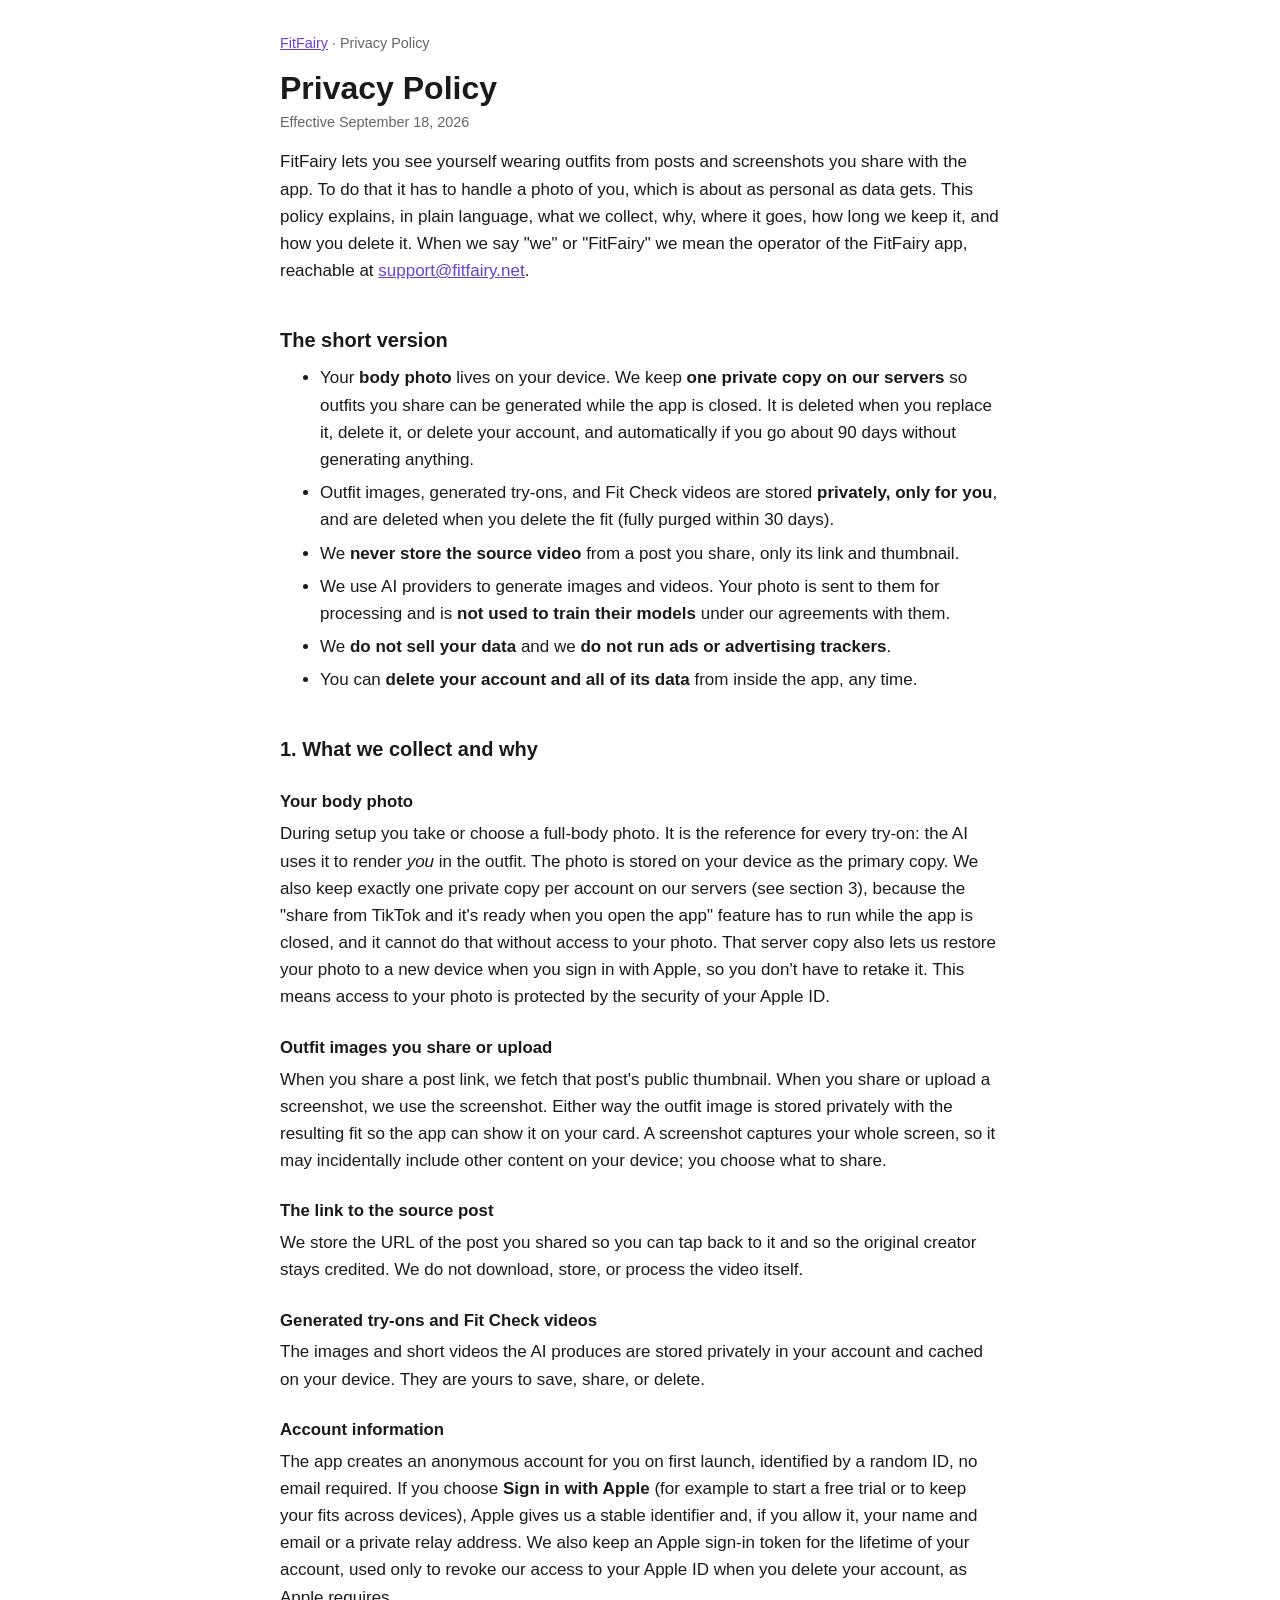
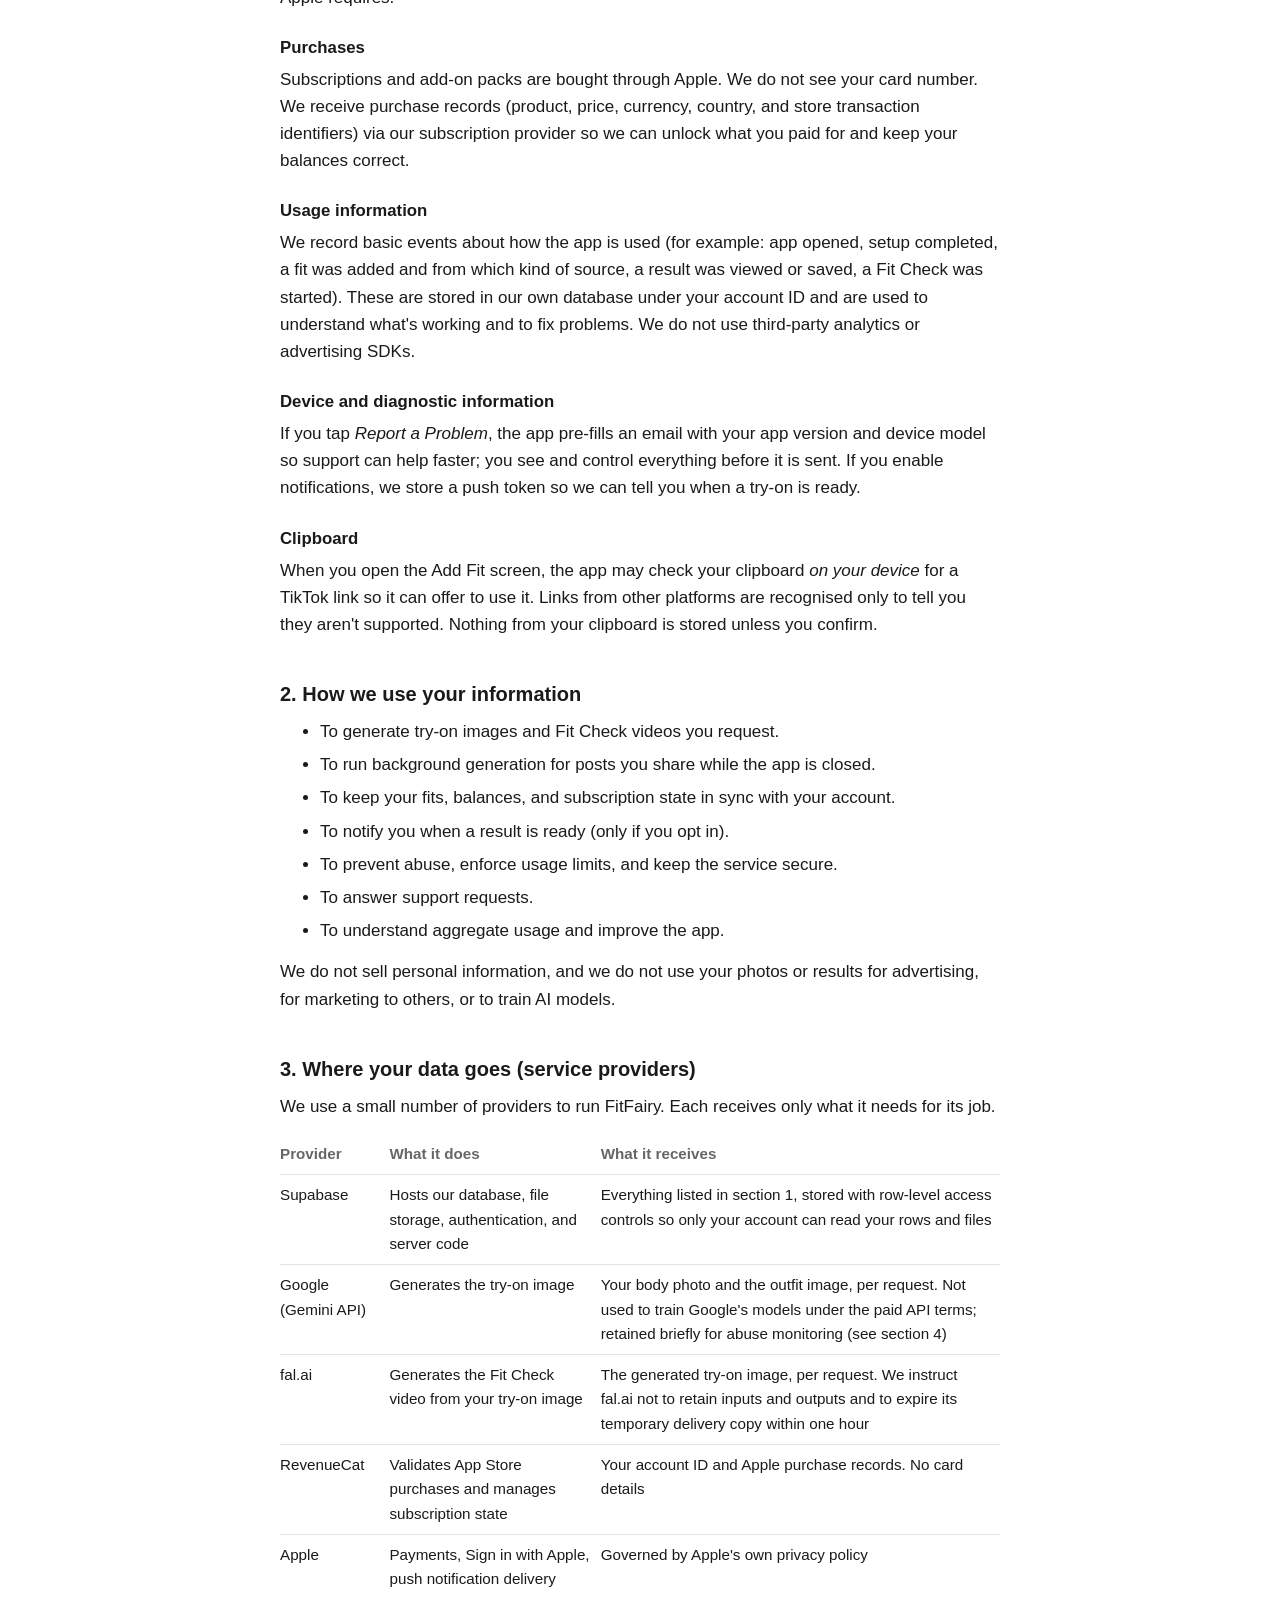
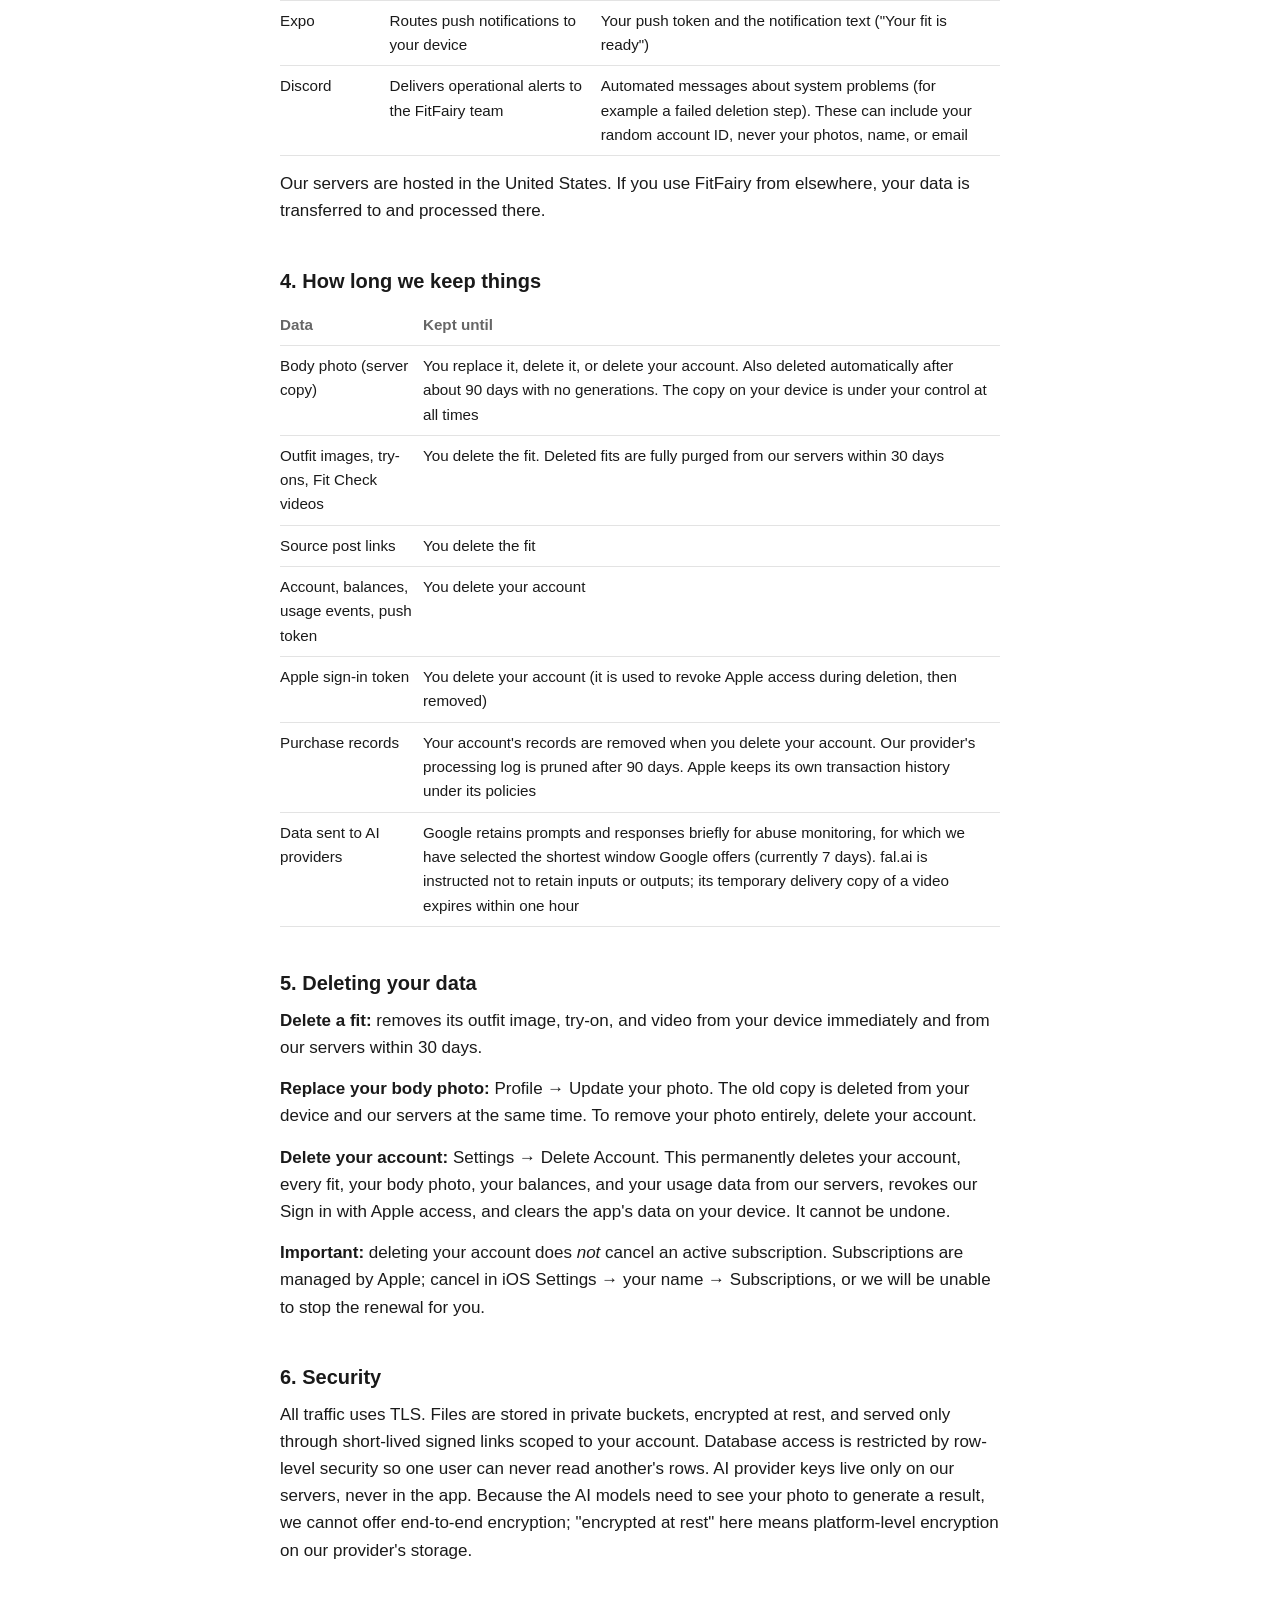
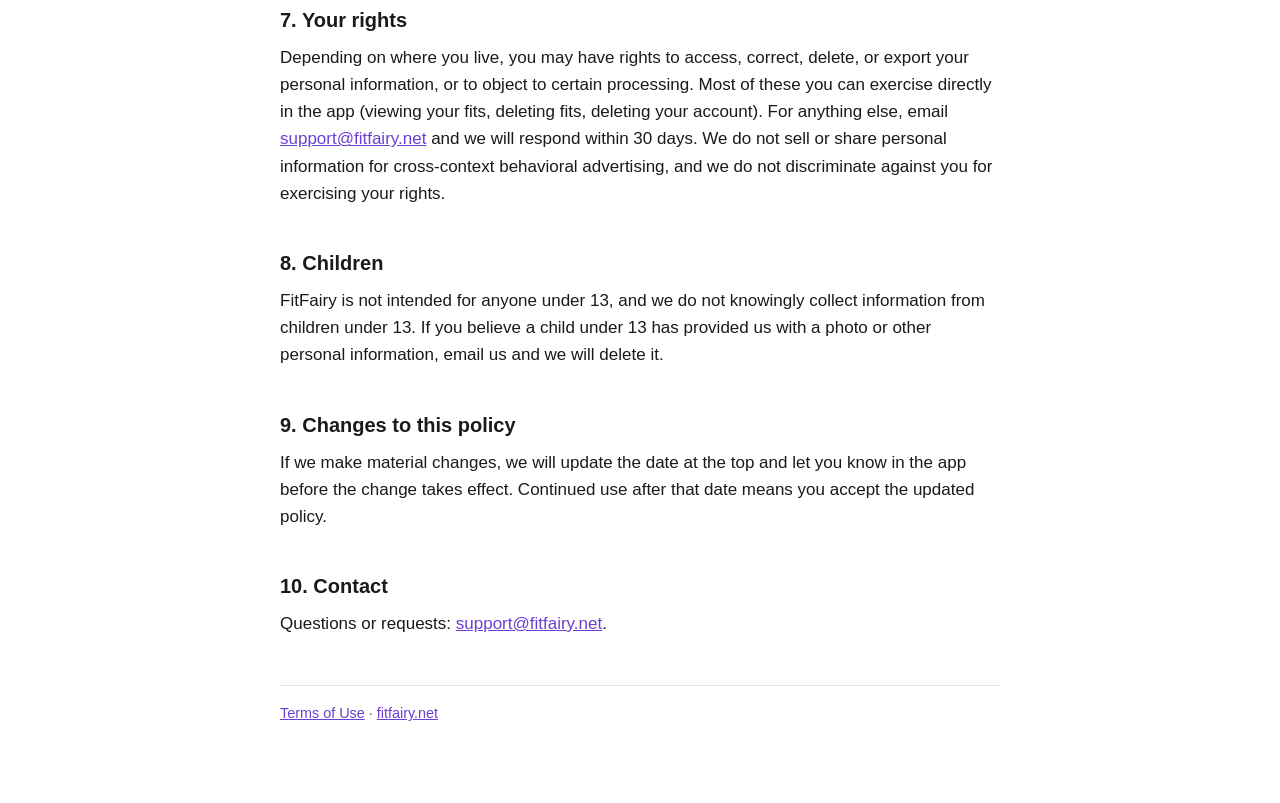
==== privacy.html @ 2086c0e5 "Add files via upload" ====
<!doctype html>
<html lang="en">
<head>
<meta charset="utf-8">
<meta name="viewport" content="width=device-width, initial-scale=1">
<title>Privacy Policy — FitFairy</title>
<meta name="description" content="How FitFairy collects, uses, stores, and deletes your data.">
<link rel="stylesheet" href="style.css">
</head>
<body>
<main>
<p class="crumb"><a href="/">FitFairy</a> · Privacy Policy</p>
<h1>Privacy Policy</h1>
<p class="meta">Effective September 18, 2026</p>

<p>FitFairy lets you see yourself wearing outfits from posts and screenshots you share with the app.
To do that it has to handle a photo of you, which is about as personal as data gets. This policy
explains, in plain language, what we collect, why, where it goes, how long we keep it, and how you
delete it. When we say "we" or "FitFairy" we mean the operator of the FitFairy app, reachable at
<a href="mailto:support@fitfairy.net">support@fitfairy.net</a>.</p>

<h2>The short version</h2>
<ul>
  <li>Your <strong>body photo</strong> lives on your device. We keep <strong>one private copy on our
    servers</strong> so outfits you share can be generated while the app is closed. It is deleted
    when you replace it, delete it, or delete your account, and automatically if you go about 90 days
    without generating anything.</li>
  <li>Outfit images, generated try-ons, and Fit Check videos are stored <strong>privately, only for
    you</strong>, and are deleted when you delete the fit (fully purged within 30 days).</li>
  <li>We <strong>never store the source video</strong> from a post you share, only its link and
    thumbnail.</li>
  <li>We use AI providers to generate images and videos. Your photo is sent to them for processing
    and is <strong>not used to train their models</strong> under our agreements with them.</li>
  <li>We <strong>do not sell your data</strong> and we <strong>do not run ads or advertising
    trackers</strong>.</li>
  <li>You can <strong>delete your account and all of its data</strong> from inside the app, any time.</li>
</ul>

<h2>1. What we collect and why</h2>

<h3>Your body photo</h3>
<p>During setup you take or choose a full-body photo. It is the reference for every try-on: the AI
uses it to render <em>you</em> in the outfit. The photo is stored on your device as the primary
copy. We also keep exactly one private copy per account on our servers (see section 3), because
the "share from TikTok and it's ready when you open the app" feature has to run while the app is
closed, and it cannot do that without access to your photo. That server copy also lets us restore
your photo to a new device when you sign in with Apple, so you don't have to retake it. This means
access to your photo is protected by the security of your Apple ID.</p>

<h3>Outfit images you share or upload</h3>
<p>When you share a post link, we fetch that post's public thumbnail. When you share or upload a
screenshot, we use the screenshot. Either way the outfit image is stored privately with the
resulting fit so the app can show it on your card. A screenshot captures your whole screen, so it
may incidentally include other content on your device; you choose what to share.</p>

<h3>The link to the source post</h3>
<p>We store the URL of the post you shared so you can tap back to it and so the original creator
stays credited. We do not download, store, or process the video itself.</p>

<h3>Generated try-ons and Fit Check videos</h3>
<p>The images and short videos the AI produces are stored privately in your account and cached on
your device. They are yours to save, share, or delete.</p>

<h3>Account information</h3>
<p>The app creates an anonymous account for you on first launch, identified by a random ID, no
email required. If you choose <strong>Sign in with Apple</strong> (for example to start a free trial
or to keep your fits across devices), Apple gives us a stable identifier and, if you allow it, your
name and email or a private relay address. We also keep an Apple sign-in token for the lifetime of
your account, used only to revoke our access to your Apple ID when you delete your account, as Apple
requires.</p>

<h3>Purchases</h3>
<p>Subscriptions and add-on packs are bought through Apple. We do not see your card number. We
receive purchase records (product, price, currency, country, and store transaction identifiers) via
our subscription provider so we can unlock what you paid for and keep your balances correct.</p>

<h3>Usage information</h3>
<p>We record basic events about how the app is used (for example: app opened, setup completed, a fit
was added and from which kind of source, a result was viewed or saved, a Fit Check was started).
These are stored in our own database under your account ID and are used to understand what's
working and to fix problems. We do not use third-party analytics or advertising SDKs.</p>

<h3>Device and diagnostic information</h3>
<p>If you tap <em>Report a Problem</em>, the app pre-fills an email with your app version and device
model so support can help faster; you see and control everything before it is sent. If you enable
notifications, we store a push token so we can tell you when a try-on is ready.</p>

<h3>Clipboard</h3>
<p>When you open the Add Fit screen, the app may check your clipboard <em>on your device</em> for a
TikTok link so it can offer to use it. Links from other platforms are recognised only to tell you
they aren't supported. Nothing from your clipboard is stored unless you confirm.</p>

<h2>2. How we use your information</h2>
<ul>
  <li>To generate try-on images and Fit Check videos you request.</li>
  <li>To run background generation for posts you share while the app is closed.</li>
  <li>To keep your fits, balances, and subscription state in sync with your account.</li>
  <li>To notify you when a result is ready (only if you opt in).</li>
  <li>To prevent abuse, enforce usage limits, and keep the service secure.</li>
  <li>To answer support requests.</li>
  <li>To understand aggregate usage and improve the app.</li>
</ul>
<p>We do not sell personal information, and we do not use your photos or results for advertising,
for marketing to others, or to train AI models.</p>

<h2>3. Where your data goes (service providers)</h2>
<p>We use a small number of providers to run FitFairy. Each receives only what it needs for its
job.</p>
<table>
  <thead><tr><th>Provider</th><th>What it does</th><th>What it receives</th></tr></thead>
  <tbody>
    <tr><td>Supabase</td><td>Hosts our database, file storage, authentication, and server code</td>
        <td>Everything listed in section 1, stored with row-level access controls so only your
        account can read your rows and files</td></tr>
    <tr><td>Google (Gemini API)</td><td>Generates the try-on image</td>
        <td>Your body photo and the outfit image, per request. Not used to train Google's models
        under the paid API terms; retained briefly for abuse monitoring (see section 4)</td></tr>
    <tr><td>fal.ai</td><td>Generates the Fit Check video from your try-on image</td>
        <td>The generated try-on image, per request. We instruct fal.ai not to retain inputs and
        outputs and to expire its temporary delivery copy within one hour</td></tr>
    <tr><td>RevenueCat</td><td>Validates App Store purchases and manages subscription state</td>
        <td>Your account ID and Apple purchase records. No card details</td></tr>
    <tr><td>Apple</td><td>Payments, Sign in with Apple, push notification delivery</td>
        <td>Governed by Apple's own privacy policy</td></tr>
    <tr><td>Expo</td><td>Routes push notifications to your device</td>
        <td>Your push token and the notification text ("Your fit is ready")</td></tr>
    <tr><td>Discord</td><td>Delivers operational alerts to the FitFairy team</td>
        <td>Automated messages about system problems (for example a failed deletion step). These
        can include your random account ID, never your photos, name, or email</td></tr>
  </tbody>
</table>
<p>Our servers are hosted in the United States. If you use FitFairy from elsewhere, your data is
transferred to and processed there.</p>

<h2>4. How long we keep things</h2>
<table>
  <thead><tr><th>Data</th><th>Kept until</th></tr></thead>
  <tbody>
    <tr><td>Body photo (server copy)</td><td>You replace it, delete it, or delete your account.
        Also deleted automatically after about 90 days with no generations. The copy on your device
        is under your control at all times</td></tr>
    <tr><td>Outfit images, try-ons, Fit Check videos</td><td>You delete the fit. Deleted fits are
        fully purged from our servers within 30 days</td></tr>
    <tr><td>Source post links</td><td>You delete the fit</td></tr>
    <tr><td>Account, balances, usage events, push token</td><td>You delete your account</td></tr>
    <tr><td>Apple sign-in token</td><td>You delete your account (it is used to revoke Apple access
        during deletion, then removed)</td></tr>
    <tr><td>Purchase records</td><td>Your account's records are removed when you delete your
        account. Our provider's processing log is pruned after 90 days. Apple keeps its own
        transaction history under its policies</td></tr>
    <tr><td>Data sent to AI providers</td><td>Google retains prompts and responses briefly for
        abuse monitoring, for which we have selected the shortest window Google offers (currently
        7 days). fal.ai is instructed not to retain inputs or outputs; its temporary delivery copy of
        a video expires within one hour</td></tr>
  </tbody>
</table>

<h2>5. Deleting your data</h2>
<p><strong>Delete a fit:</strong> removes its outfit image, try-on, and video from your device
immediately and from our servers within 30 days.</p>
<p><strong>Replace your body photo:</strong> Profile → Update your photo. The old copy is deleted from
your device and our servers at the same time. To remove your photo entirely, delete your account.</p>
<p><strong>Delete your account:</strong> Settings → Delete Account. This permanently deletes your
account, every fit, your body photo, your balances, and your usage data from our servers, revokes
our Sign in with Apple access, and clears the app's data on your device. It cannot be undone.</p>
<p><strong>Important:</strong> deleting your account does <em>not</em> cancel an active subscription.
Subscriptions are managed by Apple; cancel in iOS Settings → your name → Subscriptions, or we will
be unable to stop the renewal for you.</p>

<h2>6. Security</h2>
<p>All traffic uses TLS. Files are stored in private buckets, encrypted at rest, and served only
through short-lived signed links scoped to your account. Database access is restricted by row-level
security so one user can never read another's rows. AI provider keys live only on our servers,
never in the app. Because the AI models need to see your photo to generate a result, we cannot
offer end-to-end encryption; "encrypted at rest" here means platform-level encryption on our
provider's storage.</p>

<h2>7. Your rights</h2>
<p>Depending on where you live, you may have rights to access, correct, delete, or export your
personal information, or to object to certain processing. Most of these you can exercise directly
in the app (viewing your fits, deleting fits, deleting your account). For anything else, email
<a href="mailto:support@fitfairy.net">support@fitfairy.net</a> and we will respond within 30 days.
We do not sell or share personal information for cross-context behavioral advertising, and we do
not discriminate against you for exercising your rights.</p>

<h2>8. Children</h2>
<p>FitFairy is not intended for anyone under 13, and we do not knowingly collect information from
children under 13. If you believe a child under 13 has provided us with a photo or other personal
information, email us and we will delete it.</p>

<h2>9. Changes to this policy</h2>
<p>If we make material changes, we will update the date at the top and let you know in the app
before the change takes effect. Continued use after that date means you accept the updated policy.</p>

<h2>10. Contact</h2>
<p>Questions or requests: <a href="mailto:support@fitfairy.net">support@fitfairy.net</a>.</p>

<p class="foot"><a href="/terms">Terms of Use</a> · <a href="/">fitfairy.net</a></p>
</main>
</body>
</html>
---- style.css ----
/* Shared by all three pages. Deliberately plain: these are legal pages, readability beats brand. */
:root {
  color-scheme: light dark;
  --fg: #1a1a1a;
  --muted: #666;
  --rule: #e3e3e3;
  --link: #6b3fd4;
  --bg: #fff;
}
@media (prefers-color-scheme: dark) {
  :root { --fg: #ececec; --muted: #9a9a9a; --rule: #333; --link: #b79cff; --bg: #111; }
}
html { background: var(--bg); }
body {
  margin: 0;
  color: var(--fg);
  font: 17px/1.6 -apple-system, BlinkMacSystemFont, "Segoe UI", Roboto, Helvetica, Arial, sans-serif;
  -webkit-text-size-adjust: 100%;
}
main { max-width: 720px; margin: 0 auto; padding: 32px 20px 64px; }
h1 { font-size: 2rem; line-height: 1.2; margin: 0 0 4px; }
h2 { font-size: 1.25rem; margin: 40px 0 8px; }
h3 { font-size: 1.05rem; margin: 24px 0 4px; }
p, ul, table { margin: 0 0 14px; }
li { margin-bottom: 6px; }
a { color: var(--link); }
.crumb, .meta, .foot { color: var(--muted); font-size: 0.9rem; }
.foot { margin-top: 48px; padding-top: 16px; border-top: 1px solid var(--rule); }
table { width: 100%; border-collapse: collapse; font-size: 0.95rem; }
th, td { text-align: left; vertical-align: top; padding: 8px 8px 8px 0; border-bottom: 1px solid var(--rule); }
th { color: var(--muted); font-weight: 600; }
.hero { text-align: center; padding-top: 12vh; }
.hero h1 { font-size: 2.6rem; }
.hero p { color: var(--muted); }
.hero nav { margin-top: 32px; }
.hero nav a { margin: 0 12px; }
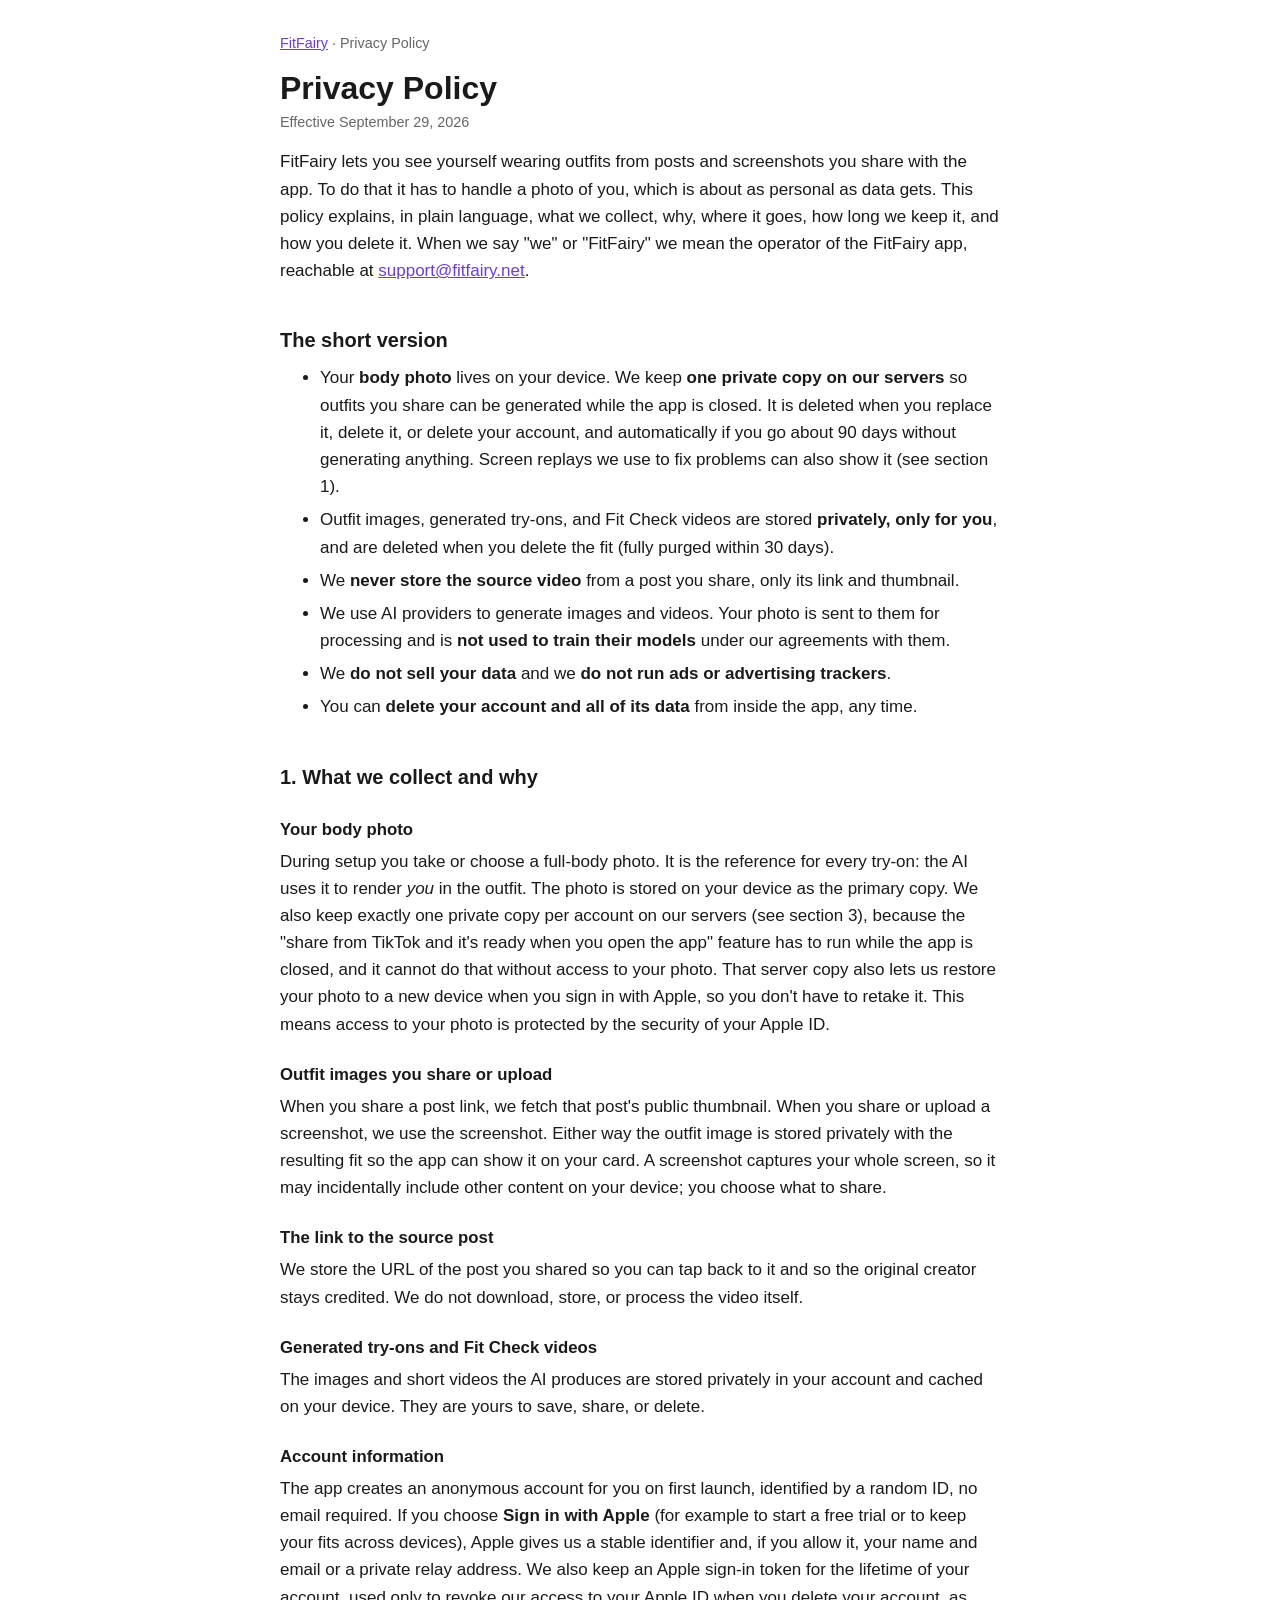
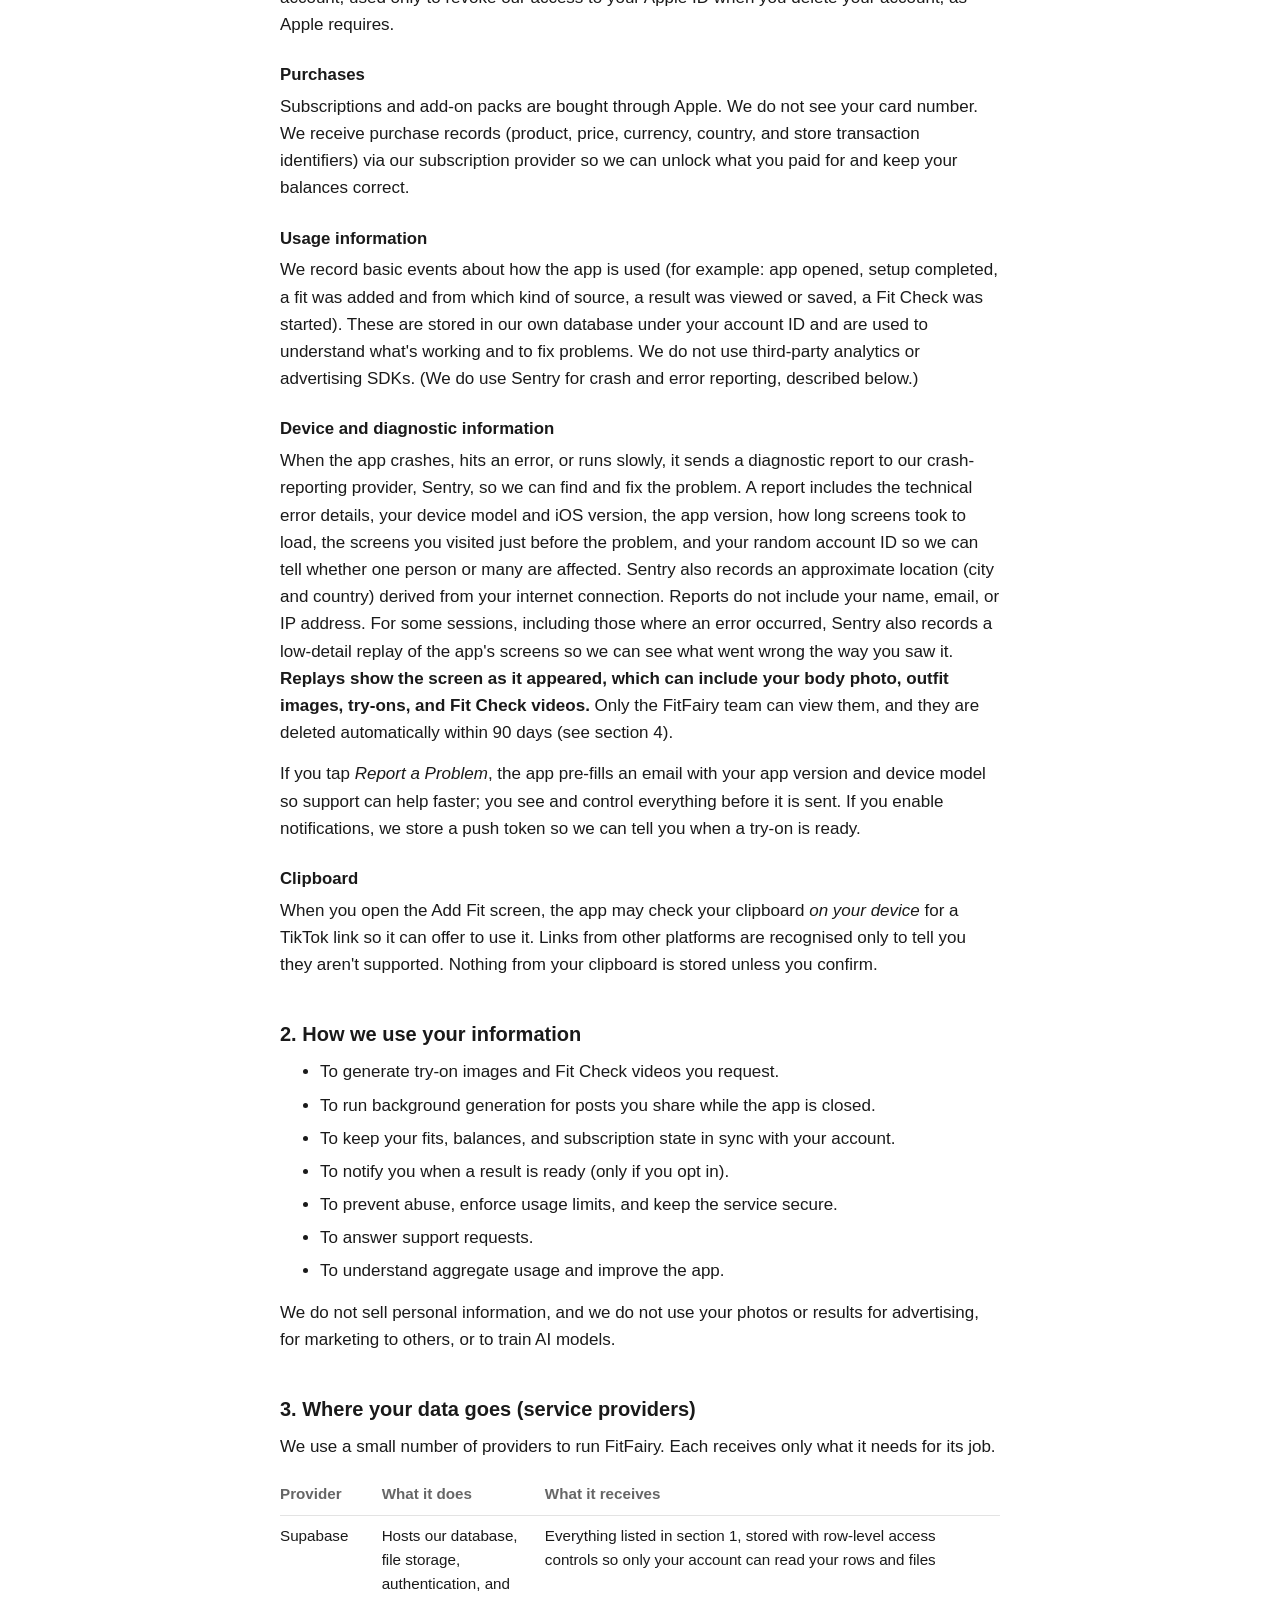
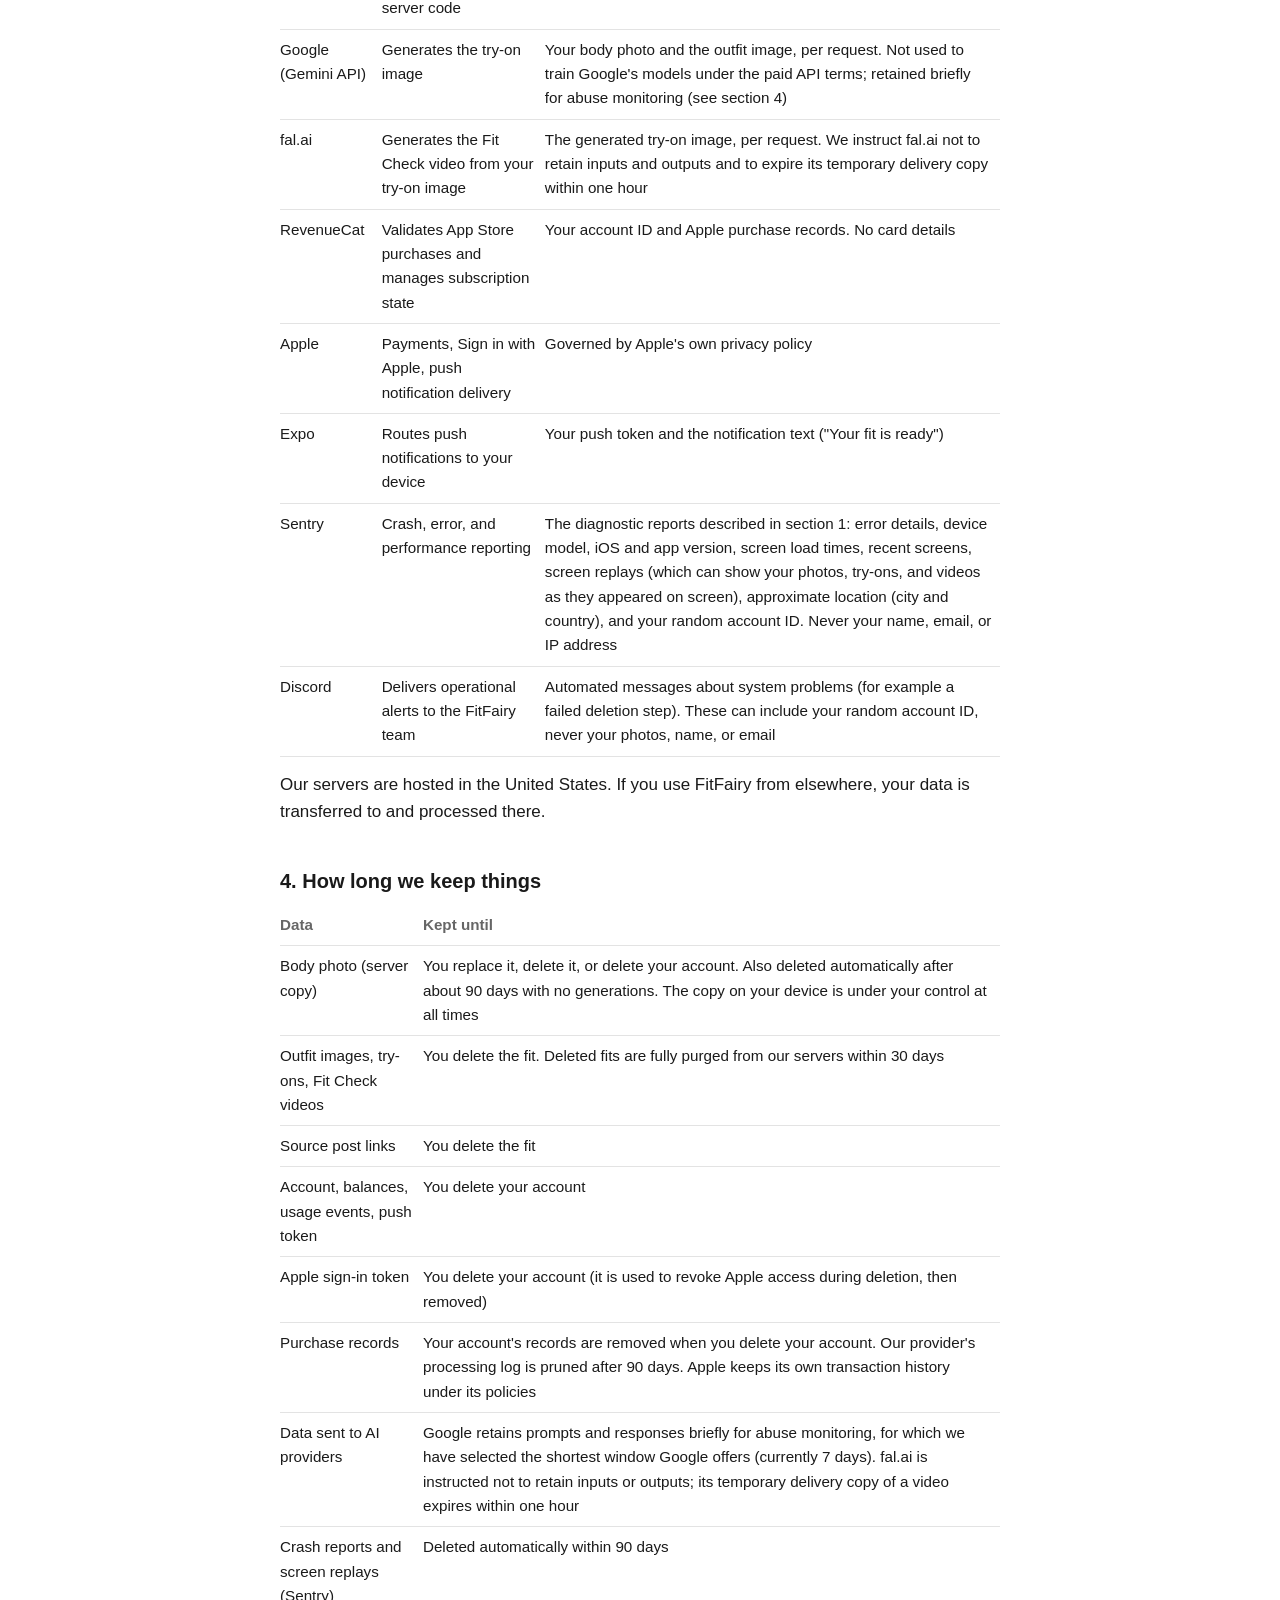
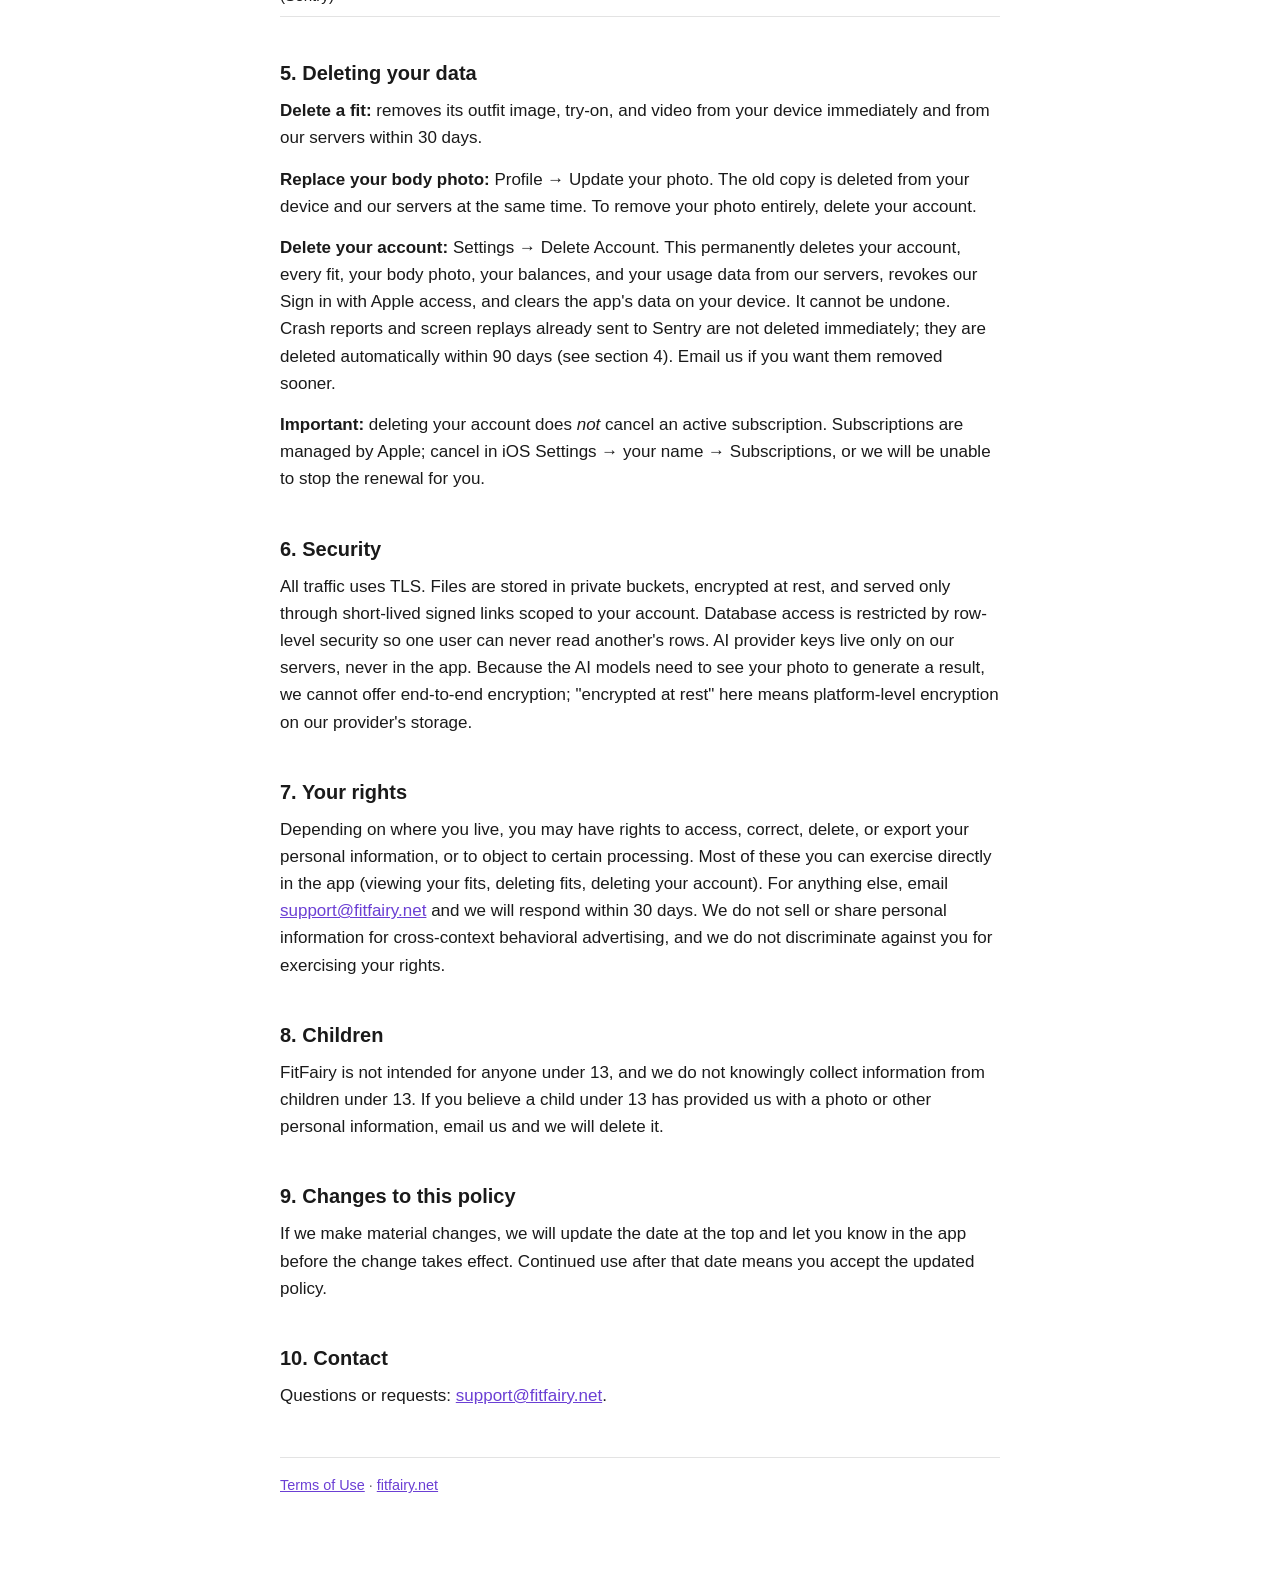
==== commit 9e5d1e8b: "Revise privacy policy effective date and details Updated the effective date of the privacy policy an" ====
--- a/privacy.html
+++ b/privacy.html
@@ -11,7 +11,7 @@
 <main>
 <p class="crumb"><a href="/">FitFairy</a> · Privacy Policy</p>
 <h1>Privacy Policy</h1>
-<p class="meta">Effective September 18, 2026</p>
+<p class="meta">Effective September 29, 2026</p>
 
 <p>FitFairy lets you see yourself wearing outfits from posts and screenshots you share with the app.
 To do that it has to handle a photo of you, which is about as personal as data gets. This policy
@@ -24,7 +24,8 @@
   <li>Your <strong>body photo</strong> lives on your device. We keep <strong>one private copy on our
     servers</strong> so outfits you share can be generated while the app is closed. It is deleted
     when you replace it, delete it, or delete your account, and automatically if you go about 90 days
-    without generating anything.</li>
+    without generating anything. Screen replays we use to fix problems can also show it (see
+    section 1).</li>
   <li>Outfit images, generated try-ons, and Fit Check videos are stored <strong>privately, only for
     you</strong>, and are deleted when you delete the fit (fully purged within 30 days).</li>
   <li>We <strong>never store the source video</strong> from a post you share, only its link and
@@ -78,9 +79,22 @@
 <p>We record basic events about how the app is used (for example: app opened, setup completed, a fit
 was added and from which kind of source, a result was viewed or saved, a Fit Check was started).
 These are stored in our own database under your account ID and are used to understand what's
-working and to fix problems. We do not use third-party analytics or advertising SDKs.</p>
+working and to fix problems. We do not use third-party analytics or advertising SDKs. (We do use
+Sentry for crash and error reporting, described below.)</p>
 
 <h3>Device and diagnostic information</h3>
+<p>When the app crashes, hits an error, or runs slowly, it sends a diagnostic report to our
+crash-reporting provider, Sentry, so we can find and fix the problem. A report includes the technical
+error details, your device model and iOS version, the app version, how long screens took to load,
+the screens you visited just before the problem, and your random account ID so we can tell
+whether one person or many are affected. Sentry also records an approximate location (city and
+country) derived from your internet connection. Reports do not include your name, email, or IP
+address.
+For some sessions, including those where an error occurred, Sentry also records a low-detail replay
+of the app's screens so we can see what went wrong the way you saw it. <strong>Replays show the
+screen as it appeared, which can include your body photo, outfit images, try-ons, and Fit Check
+videos.</strong> Only the FitFairy team can view them, and they are deleted automatically within 90
+days (see section 4).</p>
 <p>If you tap <em>Report a Problem</em>, the app pre-fills an email with your app version and device
 model so support can help faster; you see and control everything before it is sent. If you enable
 notifications, we store a push token so we can tell you when a try-on is ready.</p>
@@ -124,6 +138,11 @@
         <td>Governed by Apple's own privacy policy</td></tr>
     <tr><td>Expo</td><td>Routes push notifications to your device</td>
         <td>Your push token and the notification text ("Your fit is ready")</td></tr>
+    <tr><td>Sentry</td><td>Crash, error, and performance reporting</td>
+        <td>The diagnostic reports described in section 1: error details, device model, iOS and app
+        version, screen load times, recent screens, screen replays (which can show your photos,
+        try-ons, and videos as they appeared on screen), approximate location (city and country),
+        and your random account ID. Never your name, email, or IP address</td></tr>
     <tr><td>Discord</td><td>Delivers operational alerts to the FitFairy team</td>
         <td>Automated messages about system problems (for example a failed deletion step). These
         can include your random account ID, never your photos, name, or email</td></tr>
@@ -152,6 +171,7 @@
         abuse monitoring, for which we have selected the shortest window Google offers (currently
         7 days). fal.ai is instructed not to retain inputs or outputs; its temporary delivery copy of
         a video expires within one hour</td></tr>
+    <tr><td>Crash reports and screen replays (Sentry)</td><td>Deleted automatically within 90 days</td></tr>
   </tbody>
 </table>
 
@@ -162,7 +182,9 @@
 your device and our servers at the same time. To remove your photo entirely, delete your account.</p>
 <p><strong>Delete your account:</strong> Settings → Delete Account. This permanently deletes your
 account, every fit, your body photo, your balances, and your usage data from our servers, revokes
-our Sign in with Apple access, and clears the app's data on your device. It cannot be undone.</p>
+our Sign in with Apple access, and clears the app's data on your device. It cannot be undone.
+Crash reports and screen replays already sent to Sentry are not deleted immediately; they are
+deleted automatically within 90 days (see section 4). Email us if you want them removed sooner.</p>
 <p><strong>Important:</strong> deleting your account does <em>not</em> cancel an active subscription.
 Subscriptions are managed by Apple; cancel in iOS Settings → your name → Subscriptions, or we will
 be unable to stop the renewal for you.</p>
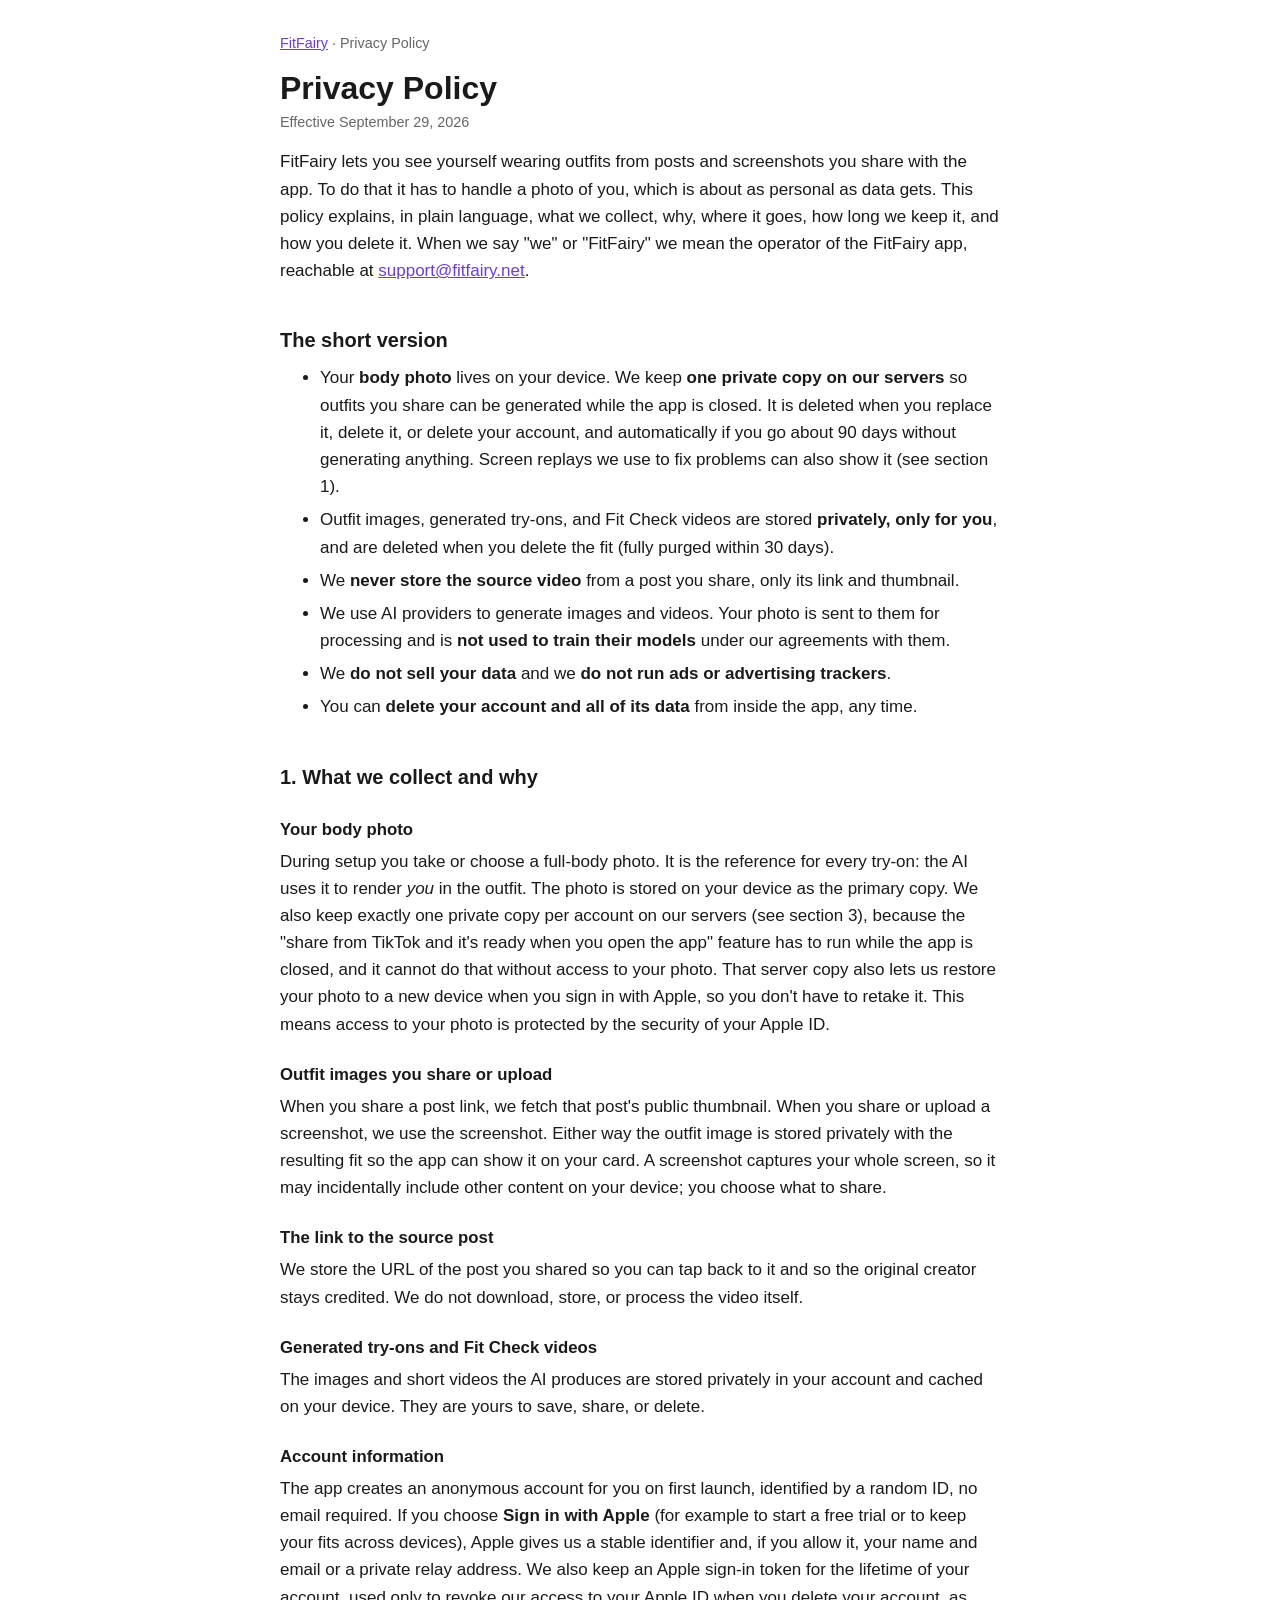
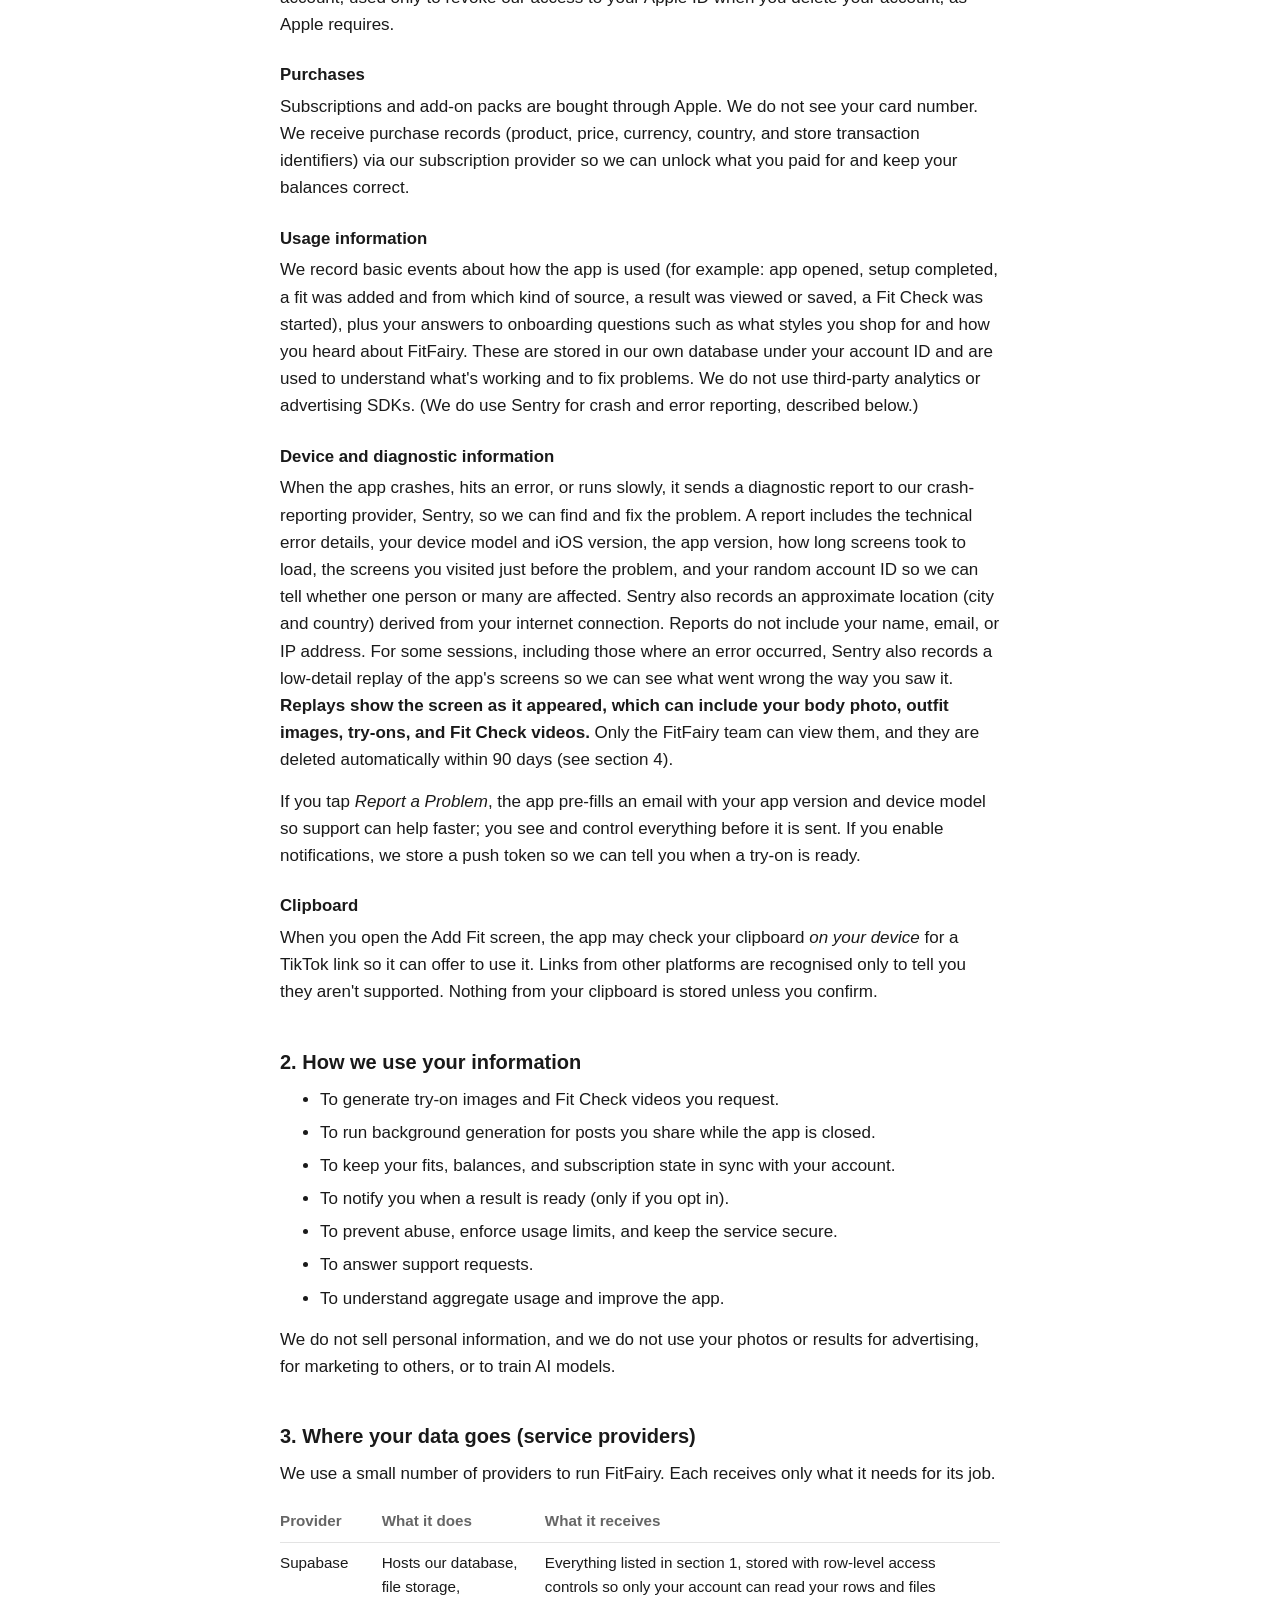
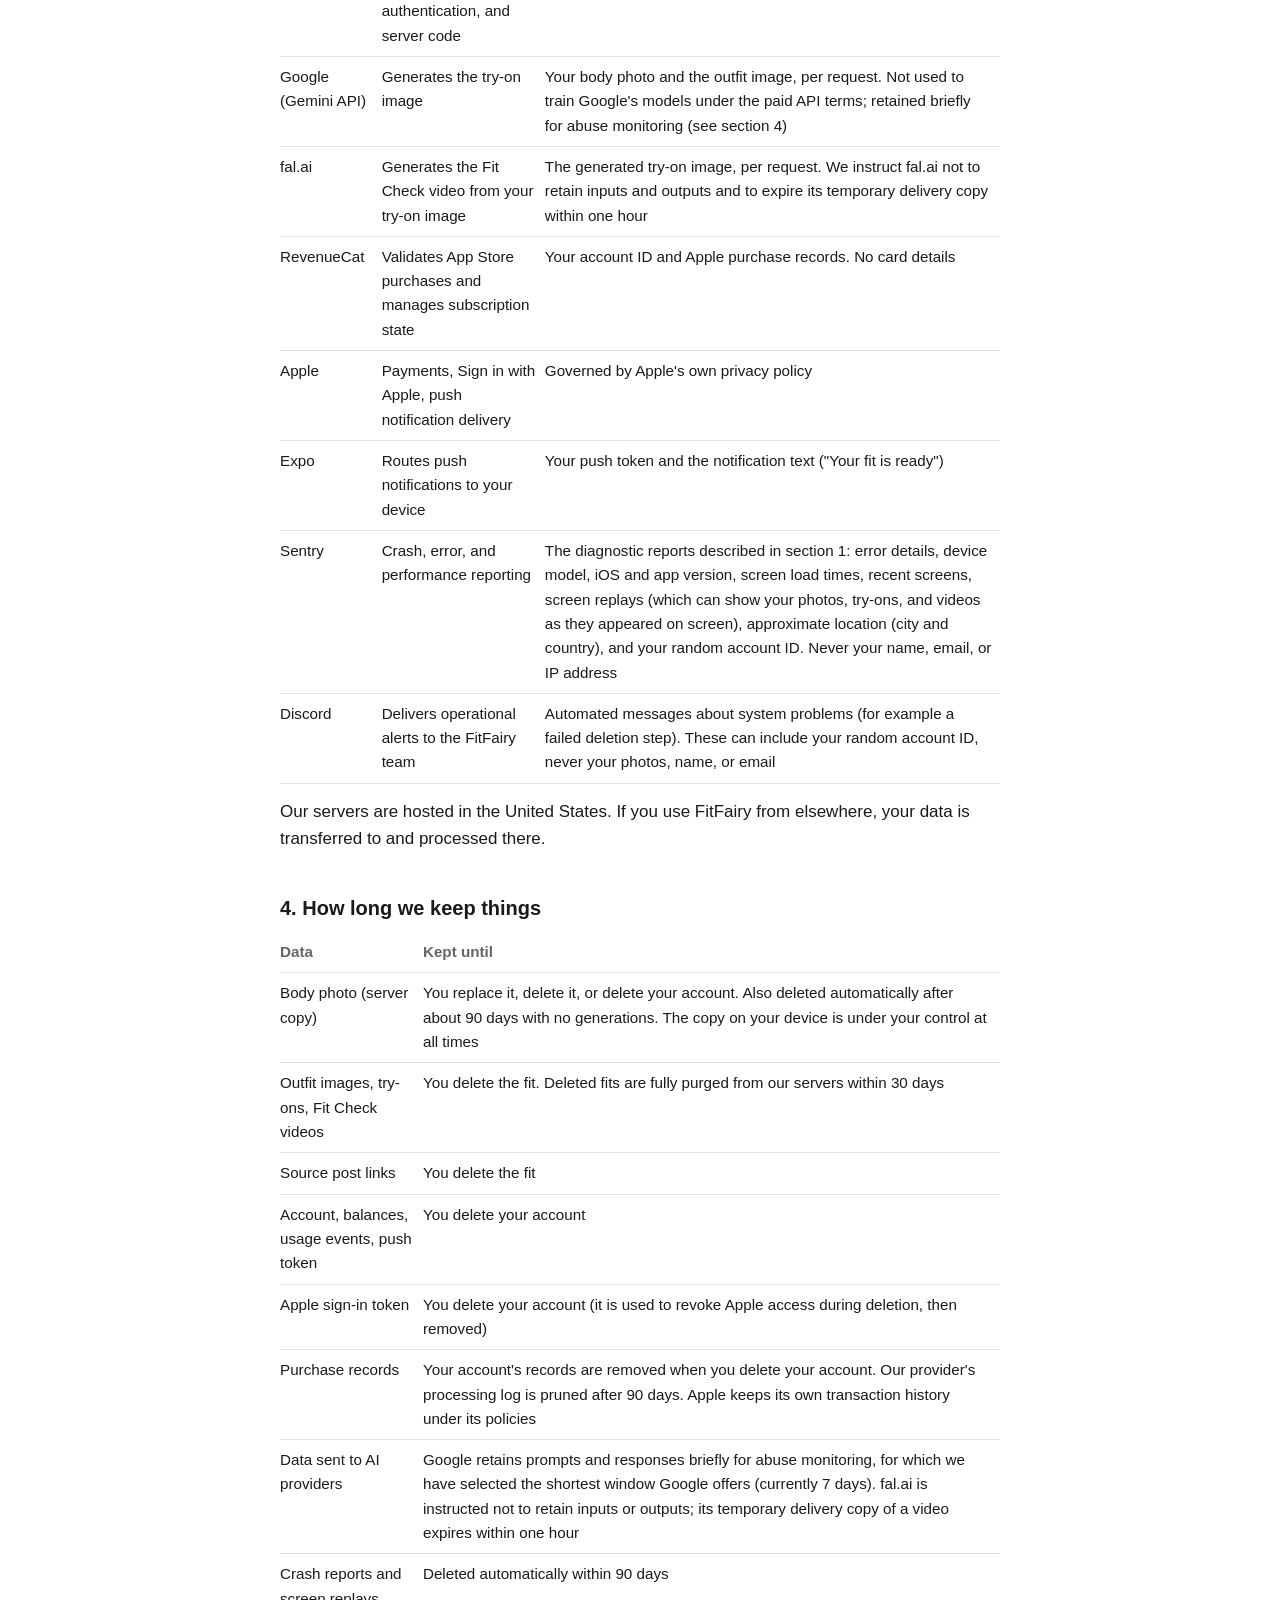
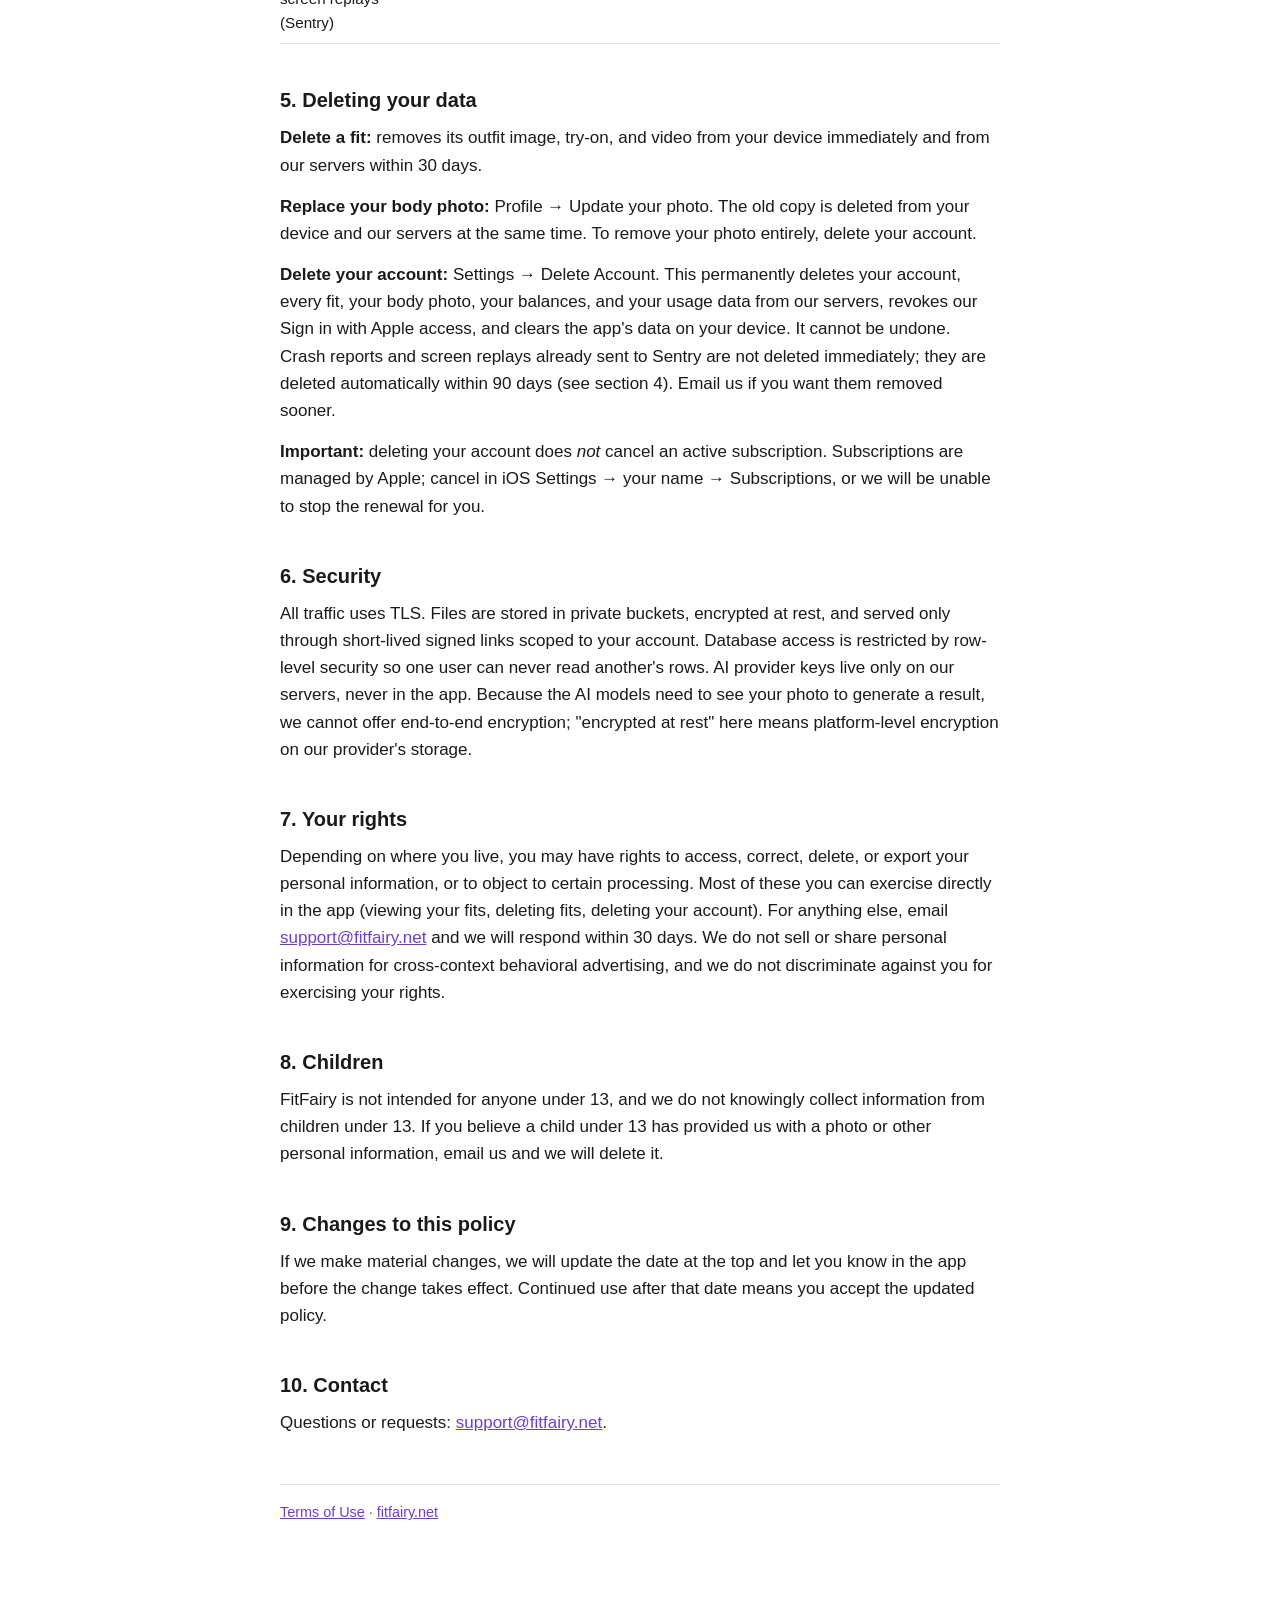
==== commit 3062c92d: "Update usage information in privacy.html Clarified usage information regarding event recording and d" ====
--- a/privacy.html
+++ b/privacy.html
@@ -77,7 +77,9 @@
 
 <h3>Usage information</h3>
 <p>We record basic events about how the app is used (for example: app opened, setup completed, a fit
-was added and from which kind of source, a result was viewed or saved, a Fit Check was started).
+was added and from which kind of source, a result was viewed or saved, a Fit Check was started),
+plus your answers to onboarding questions such as what styles you shop for and how you heard about
+FitFairy.
 These are stored in our own database under your account ID and are used to understand what's
 working and to fix problems. We do not use third-party analytics or advertising SDKs. (We do use
 Sentry for crash and error reporting, described below.)</p>
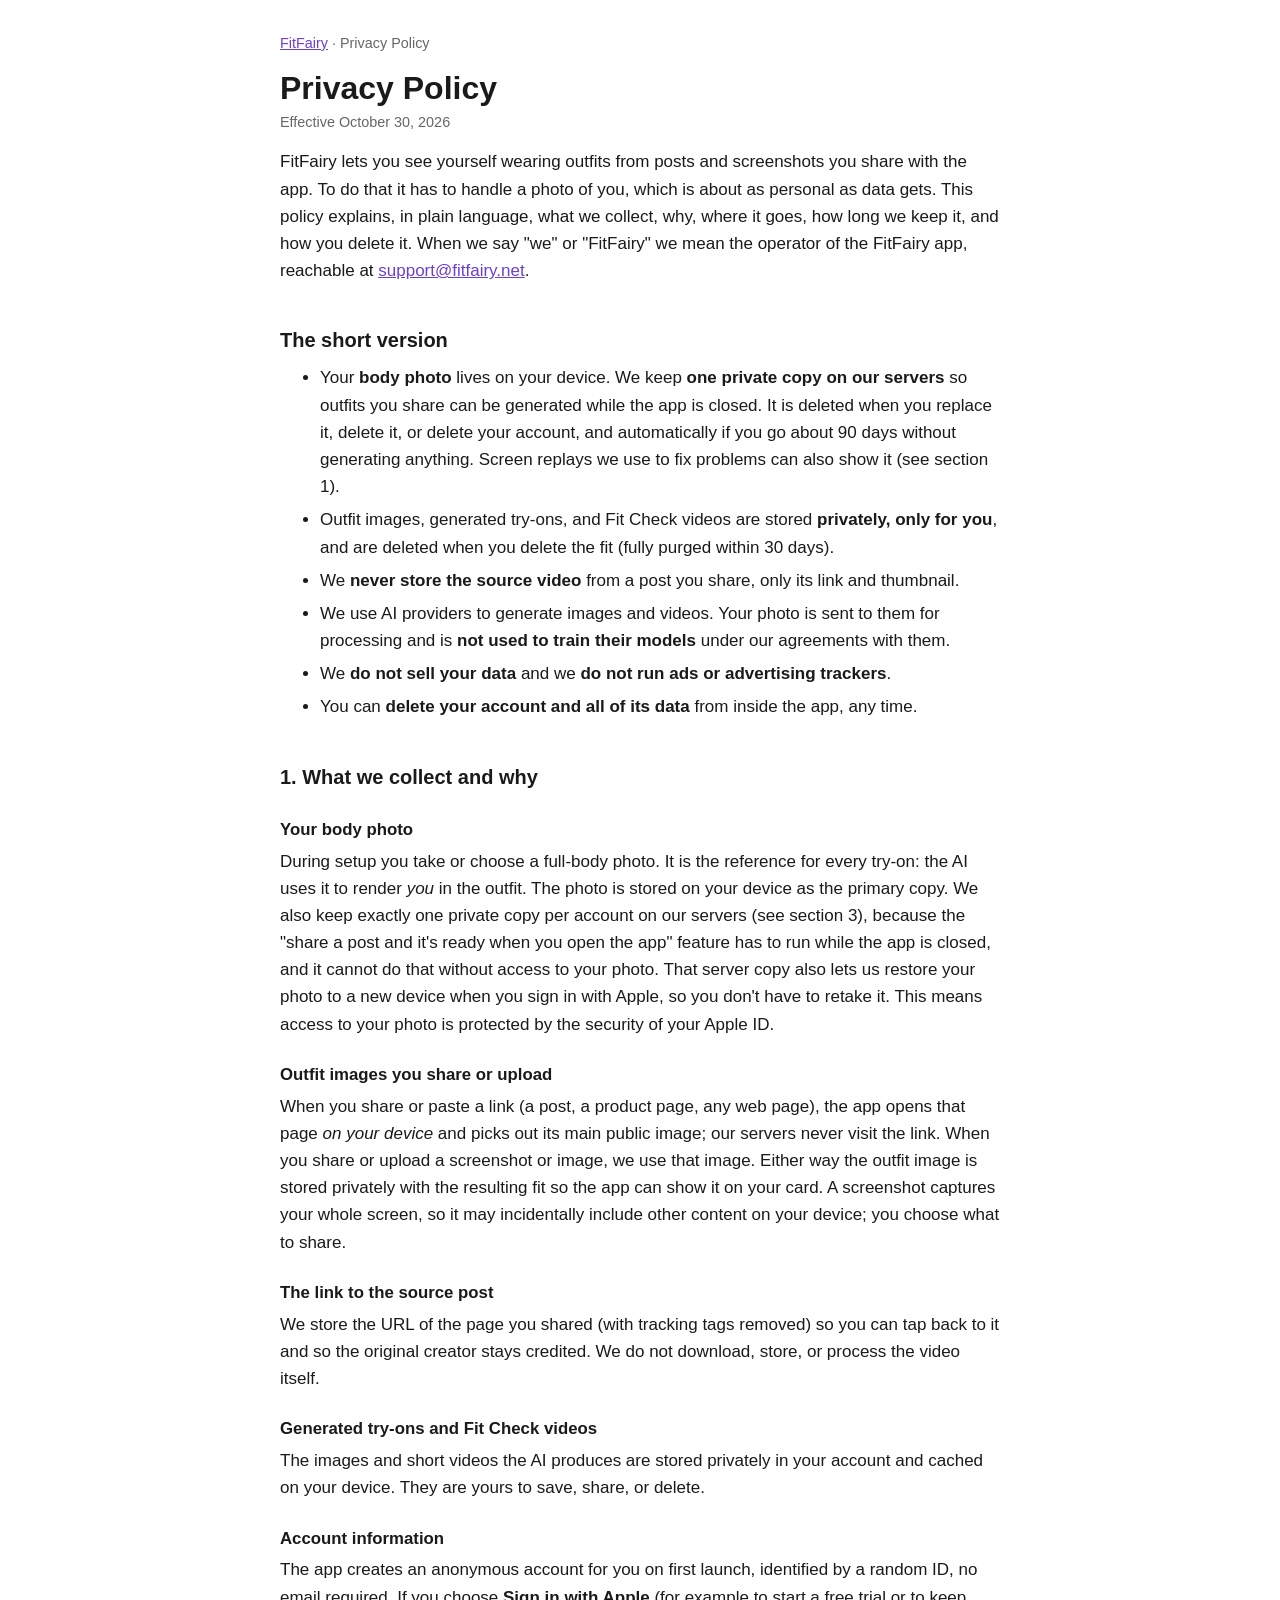
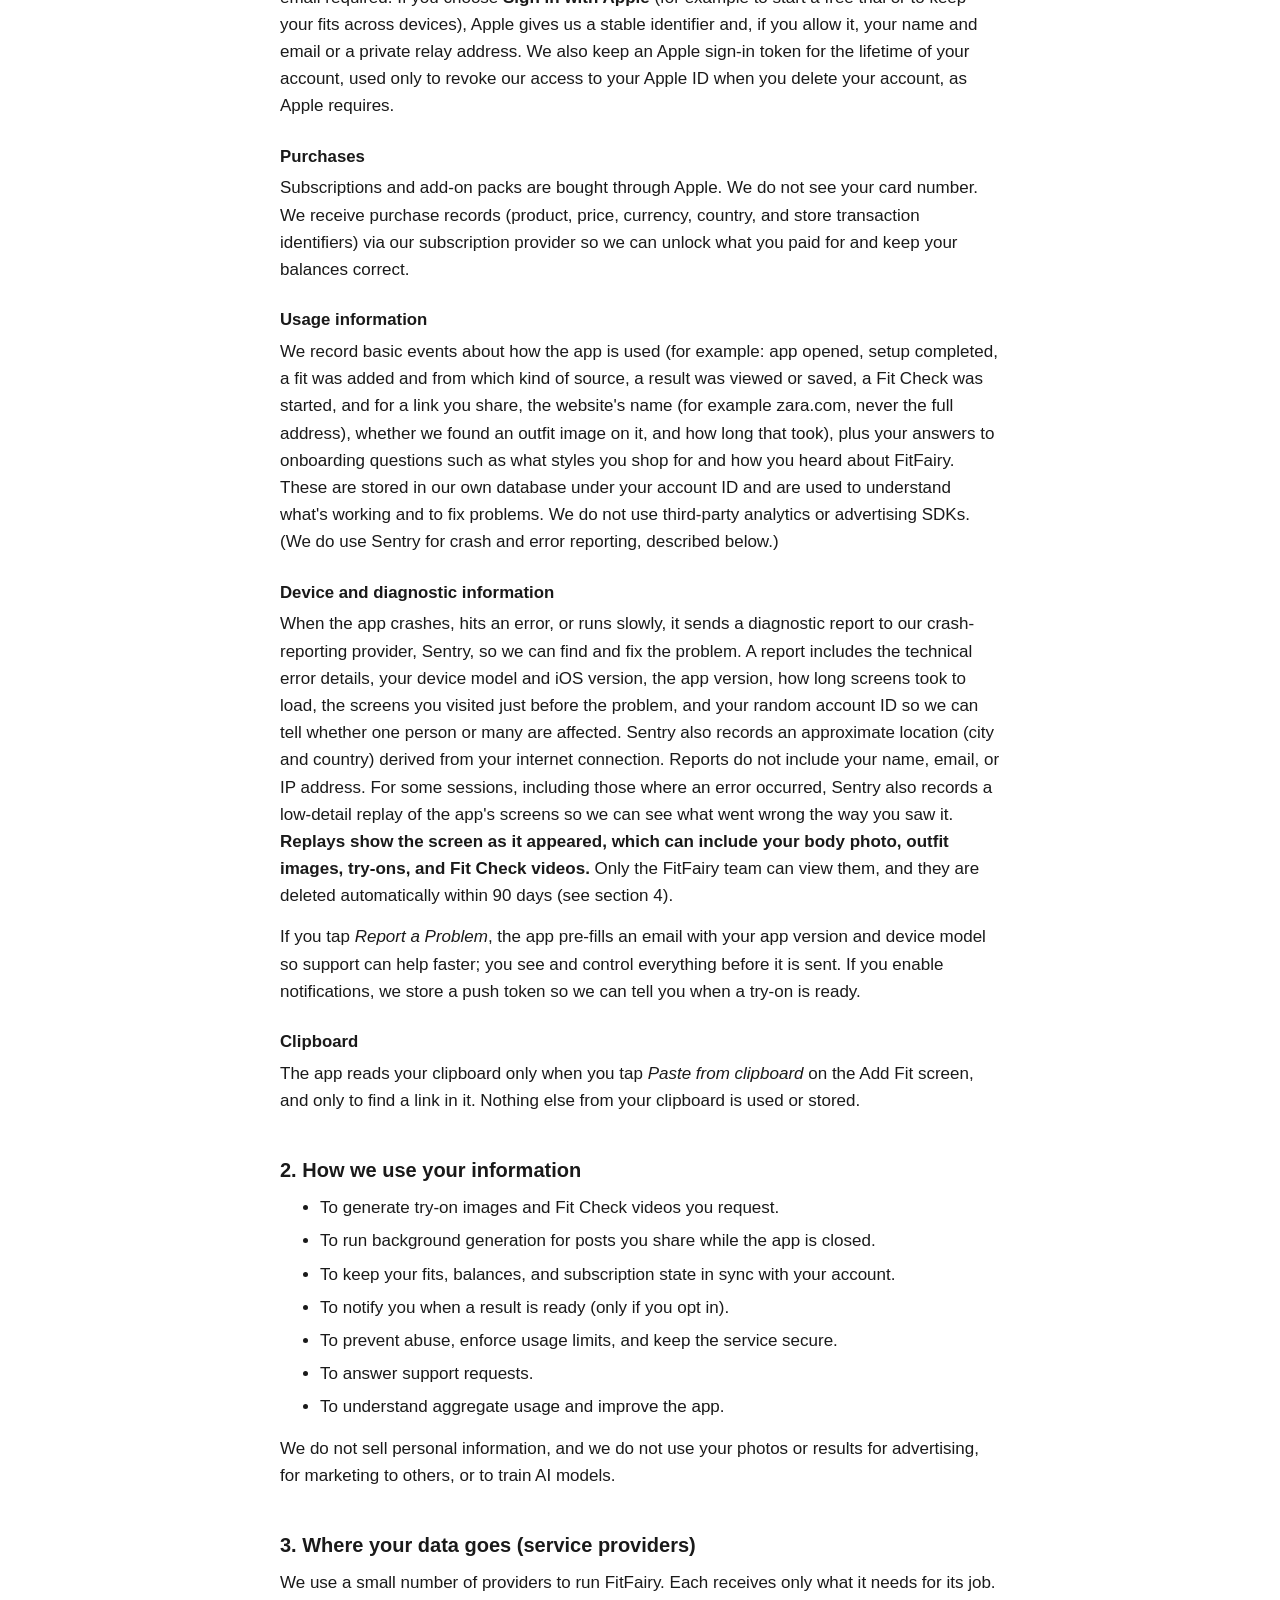
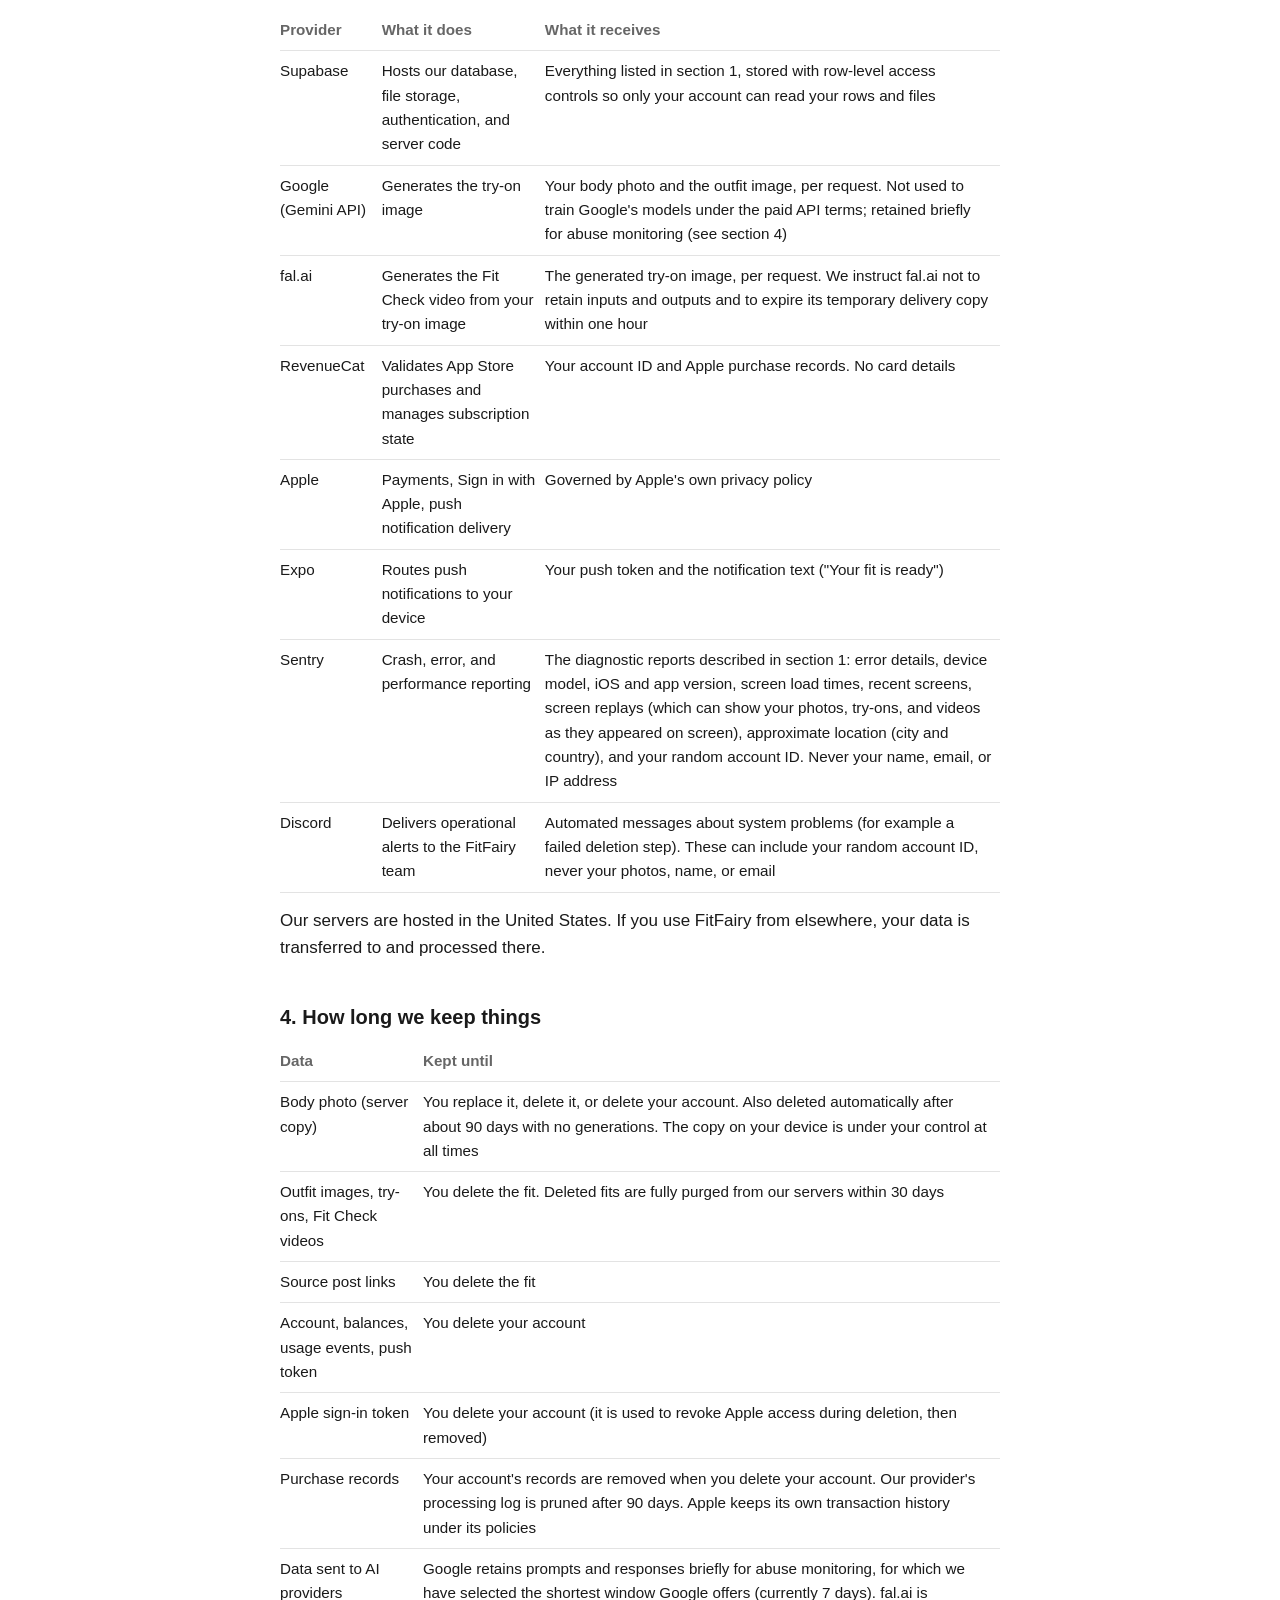
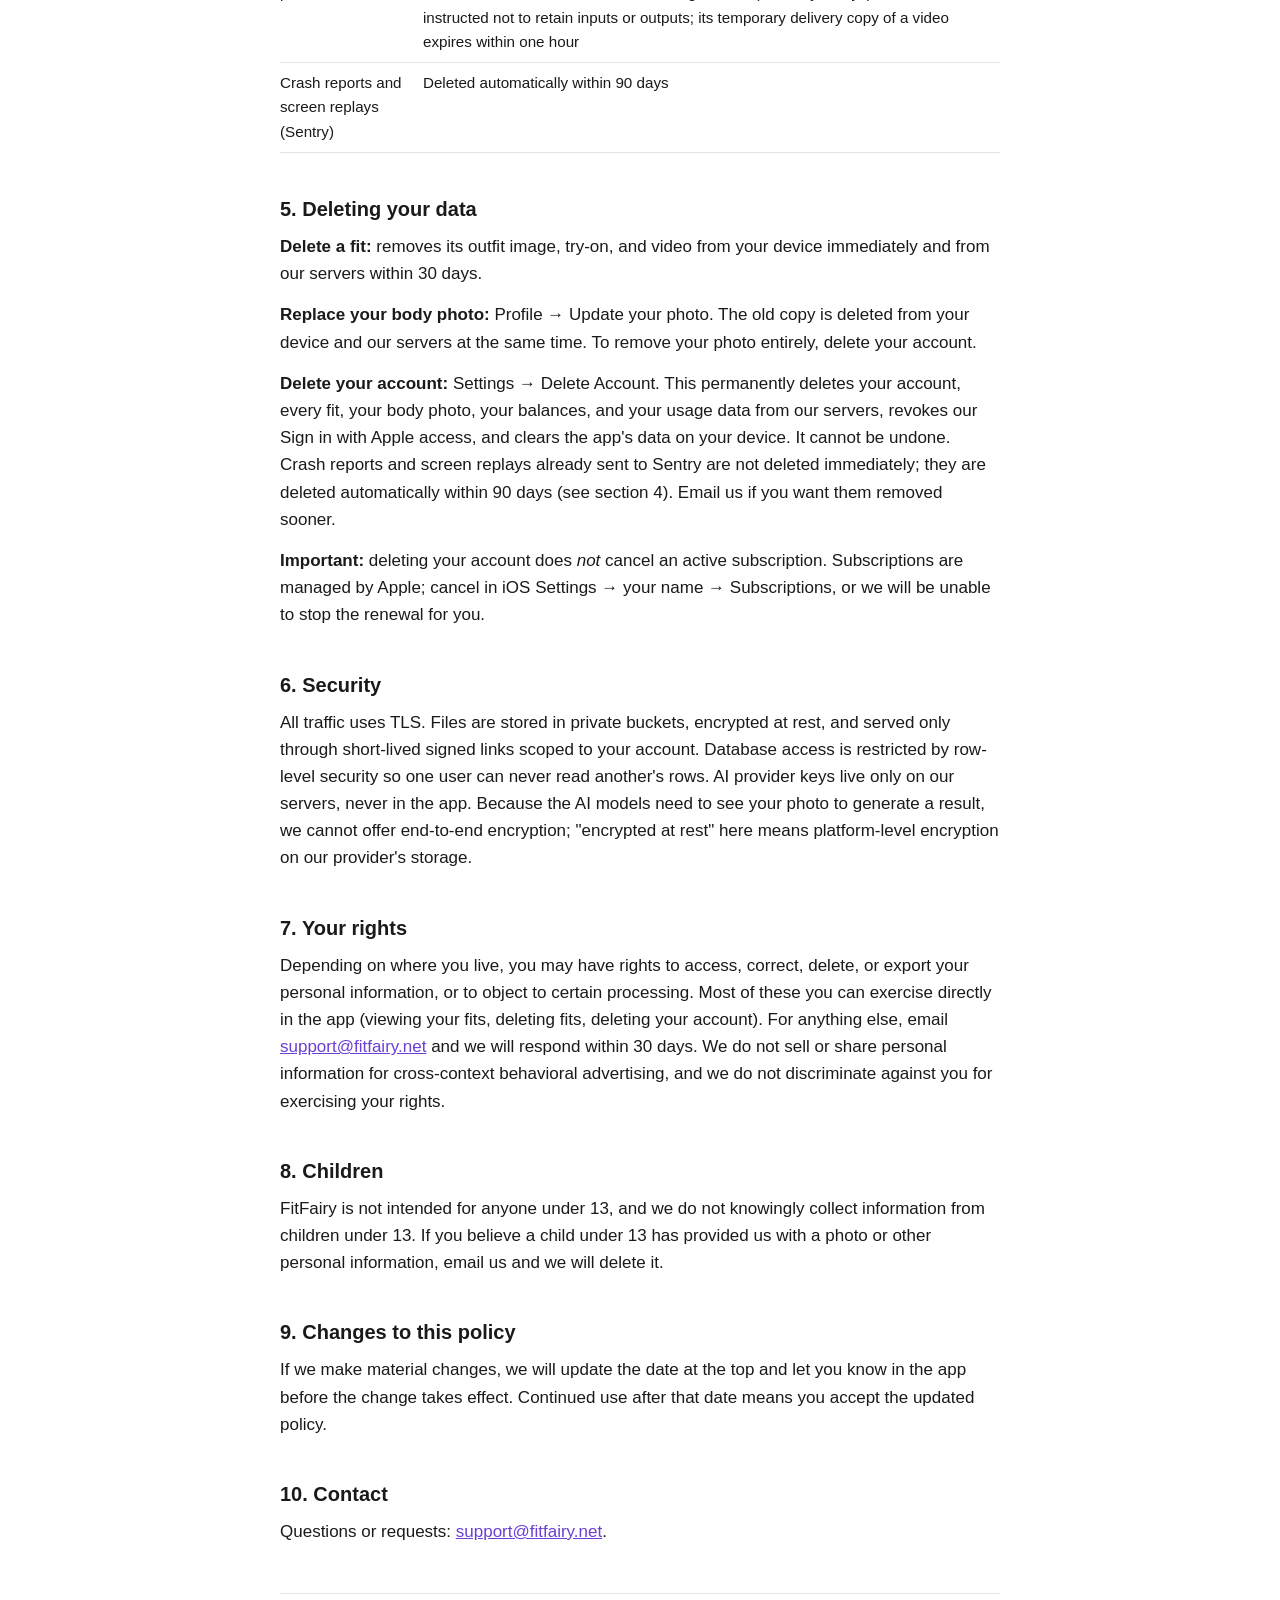
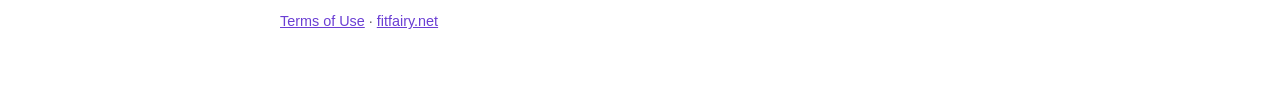
==== commit acd7b332: "Privacy: links resolved on device, shared-link domains in usage data, clipboard on tap only" ====
--- a/privacy.html
+++ b/privacy.html
@@ -11,7 +11,7 @@
 <main>
 <p class="crumb"><a href="/">FitFairy</a> · Privacy Policy</p>
 <h1>Privacy Policy</h1>
-<p class="meta">Effective September 29, 2026</p>
+<p class="meta">Effective October 30, 2026</p>
 
 <p>FitFairy lets you see yourself wearing outfits from posts and screenshots you share with the app.
 To do that it has to handle a photo of you, which is about as personal as data gets. This policy
@@ -43,20 +43,23 @@
 <p>During setup you take or choose a full-body photo. It is the reference for every try-on: the AI
 uses it to render <em>you</em> in the outfit. The photo is stored on your device as the primary
 copy. We also keep exactly one private copy per account on our servers (see section 3), because
-the "share from TikTok and it's ready when you open the app" feature has to run while the app is
+the "share a post and it's ready when you open the app" feature has to run while the app is
 closed, and it cannot do that without access to your photo. That server copy also lets us restore
 your photo to a new device when you sign in with Apple, so you don't have to retake it. This means
 access to your photo is protected by the security of your Apple ID.</p>
 
 <h3>Outfit images you share or upload</h3>
-<p>When you share a post link, we fetch that post's public thumbnail. When you share or upload a
-screenshot, we use the screenshot. Either way the outfit image is stored privately with the
+<p>When you share or paste a link (a post, a product page, any web page), the app opens that page
+<em>on your device</em> and picks out its main public image; our servers never visit the link.
+When you share or upload a screenshot or image, we use that image. Either way the outfit image is
+stored privately with the
 resulting fit so the app can show it on your card. A screenshot captures your whole screen, so it
 may incidentally include other content on your device; you choose what to share.</p>
 
 <h3>The link to the source post</h3>
-<p>We store the URL of the post you shared so you can tap back to it and so the original creator
-stays credited. We do not download, store, or process the video itself.</p>
+<p>We store the URL of the page you shared (with tracking tags removed) so you can tap back to it
+and so the original creator stays credited. We do not download, store, or process the video
+itself.</p>
 
 <h3>Generated try-ons and Fit Check videos</h3>
 <p>The images and short videos the AI produces are stored privately in your account and cached on
@@ -77,7 +80,9 @@
 
 <h3>Usage information</h3>
 <p>We record basic events about how the app is used (for example: app opened, setup completed, a fit
-was added and from which kind of source, a result was viewed or saved, a Fit Check was started),
+was added and from which kind of source, a result was viewed or saved, a Fit Check was started, and
+for a link you share, the website's name (for example zara.com, never the full address), whether
+we found an outfit image on it, and how long that took),
 plus your answers to onboarding questions such as what styles you shop for and how you heard about
 FitFairy.
 These are stored in our own database under your account ID and are used to understand what's
@@ -102,9 +107,8 @@
 notifications, we store a push token so we can tell you when a try-on is ready.</p>
 
 <h3>Clipboard</h3>
-<p>When you open the Add Fit screen, the app may check your clipboard <em>on your device</em> for a
-TikTok link so it can offer to use it. Links from other platforms are recognised only to tell you
-they aren't supported. Nothing from your clipboard is stored unless you confirm.</p>
+<p>The app reads your clipboard only when you tap <em>Paste from clipboard</em> on the Add Fit
+screen, and only to find a link in it. Nothing else from your clipboard is used or stored.</p>
 
 <h2>2. How we use your information</h2>
 <ul>
--- a/style.css
+++ b/style.css
@@ -29,8 +29,338 @@
 table { width: 100%; border-collapse: collapse; font-size: 0.95rem; }
 th, td { text-align: left; vertical-align: top; padding: 8px 8px 8px 0; border-bottom: 1px solid var(--rule); }
 th { color: var(--muted); font-weight: 600; }
-.hero { text-align: center; padding-top: 12vh; }
-.hero h1 { font-size: 2.6rem; }
-.hero p { color: var(--muted); }
-.hero nav { margin-top: 32px; }
-.hero nav a { margin: 0 12px; }
+
+/* ==========================================================================
+   Landing page (index.html only). Everything below is scoped to body.home so
+   the legal pages above are unaffected. Light-only, mobile-first.
+   ========================================================================== */
+:root:has(body.home) { color-scheme: light; background: #FBFAF7; }
+
+.home {
+  --ink: #1C1726;
+  --soft: #5E576B;
+  --paper: #FBFAF7;
+  --lav: #A78BFA;
+  --lav-deep: #7C5CE8;
+  --lav-pale: #EDE7FF;
+  --lav-mid: #DCD0FF;
+  --line: #E7E2F2;
+  --serif: "New York", ui-serif, "Iowan Old Style", "Palatino Linotype", Georgia, serif;
+  --hand: "Bradley Hand", "Segoe Print", "Chalkboard SE", "Comic Sans MS", cursive;
+  --r: 22px;
+  --shadow: 0 1px 2px rgba(28, 23, 38, 0.05), 0 12px 32px -14px rgba(60, 40, 120, 0.28);
+  background: var(--paper);
+  color: var(--ink);
+  font-size: 17px;
+  line-height: 1.55;
+  overflow-x: hidden;
+}
+.home main { max-width: none; padding: 0; margin: 0; }
+.home a { color: inherit; }
+.home h1, .home h2, .home h3 {
+  font-family: var(--serif);
+  font-weight: 500;
+  letter-spacing: -0.02em;
+  margin: 0;
+}
+.home h1, .home h2 { line-height: 1.04; }
+.home h1 em, .home h2 em { font-style: italic; color: var(--lav-deep); }
+.home p { margin: 0; }
+.home img { display: block; max-width: 100%; }
+
+.shell { max-width: 1140px; margin: 0 auto; padding: 0 20px; position: relative; }
+
+.wordmark {
+  font-family: var(--serif);
+  font-size: 1.35rem;
+  font-weight: 600;
+  letter-spacing: -0.02em;
+  text-decoration: none;
+}
+.wordmark span { font-style: italic; color: var(--lav-deep); }
+
+.eyebrow {
+  display: inline-block;
+  font-size: 0.74rem;
+  font-weight: 600;
+  letter-spacing: 0.12em;
+  text-transform: uppercase;
+  color: var(--lav-deep);
+  background: var(--lav-pale);
+  padding: 6px 12px;
+  border-radius: 999px;
+  margin-bottom: 18px !important;
+}
+.lede { color: var(--soft); font-size: 1.1rem; max-width: 34ch; }
+
+.hand { font-family: var(--hand); color: var(--lav-deep); font-size: 1rem; line-height: 1.15; }
+.doodle {
+  overflow: visible;
+  fill: none; stroke: var(--lav-deep); stroke-width: 1.8;
+  stroke-linecap: round; stroke-linejoin: round;
+}
+
+/* ---------- App Store badge ---------- */
+.store-badge {
+  display: inline-flex;
+  align-items: center;
+  gap: 10px;
+  background: var(--ink);
+  color: #fff;
+  border-radius: 14px;
+  padding: 10px 20px 10px 16px;
+  font-weight: 600;
+  font-size: 1.2rem;
+  line-height: 1.1;
+  text-align: left;
+  text-decoration: none;
+}
+.store-badge svg { width: 26px; height: 26px; flex: none; }
+.store-badge small { display: block; font-size: 0.64rem; font-weight: 500; opacity: 0.8; letter-spacing: 0.02em; }
+.store-badge--sm { font-size: 0.9rem; padding: 7px 14px 7px 11px; border-radius: 12px; gap: 7px; }
+.store-badge--sm svg { width: 18px; height: 18px; }
+.store-badge--sm small { font-size: 0.56rem; }
+
+/* ---------- Top bar ---------- */
+.topbar { display: flex; align-items: center; justify-content: space-between; gap: 16px; padding-top: 16px; padding-bottom: 16px; }
+.topbar__links { display: none; gap: 30px; font-size: 0.92rem; margin-left: auto; }
+.topbar__links a { text-decoration: none; color: var(--soft); }
+.topbar__links a:hover { color: var(--lav-deep); }
+
+/* ---------- Hero ---------- */
+.hero-wrap {
+  padding-bottom: 56px;
+  background:
+    radial-gradient(55% 45% at 88% 10%, var(--lav-pale) 0%, transparent 70%),
+    radial-gradient(45% 40% at 0% 55%, #F4EFFF 0%, transparent 70%);
+}
+.hero-grid { display: grid; gap: 44px; margin-top: 28px; text-align: center; }
+.hero-copy { display: flex; flex-direction: column; align-items: center; }
+.hero-copy h1 { font-size: clamp(2.9rem, 12vw, 5rem); max-width: 10ch; }
+.hero-copy .lede { margin: 20px auto 28px; }
+
+/* Cards used in the hero and examples */
+.card {
+  background: #fff;
+  border: 1px solid var(--line);
+  border-radius: 16px;
+  padding: 5px;
+  box-shadow: var(--shadow);
+  min-width: 0;
+}
+.card__media { position: relative; border-radius: 11px; overflow: hidden; background: var(--lav-pale); }
+.card__media img { width: 100%; height: auto; aspect-ratio: 3 / 4; object-fit: cover; }
+.card__cap { font-size: 0.62rem; font-weight: 600; margin: 6px 3px 3px; text-align: left; }
+.card__lines { display: none; }
+.card__heart {
+  position: absolute; top: 6px; right: 6px;
+  width: 22px; height: 22px; padding: 4px;
+  border-radius: 50%; background: rgba(255, 255, 255, 0.9); color: var(--soft);
+}
+.ai-tag {
+  position: absolute; top: 6px; right: 6px;
+  min-width: 26px; height: 26px; padding: 0 6px;
+  display: grid; place-items: center;
+  border-radius: 999px; background: var(--lav); color: #fff;
+  font-size: 0.68rem; font-weight: 700; letter-spacing: 0.02em;
+  box-shadow: 0 0 0 3px rgba(255, 255, 255, 0.7);
+}
+
+/* Hero: outfit + you = result */
+.flow {
+  position: relative;
+  margin: 0;
+  display: grid;
+  grid-template-columns: minmax(0, 1fr) auto minmax(0, 1fr) auto minmax(0, 1.3fr);
+  align-items: center;
+  gap: 6px;
+  text-align: left;
+}
+.card--tilt-l { transform: rotate(-4deg); }
+.card--result { padding: 5px; box-shadow: 0 2px 4px rgba(28, 23, 38, 0.06), 0 24px 48px -18px rgba(124, 92, 232, 0.55); }
+.flow__op {
+  width: 24px; height: 24px; border-radius: 50%;
+  display: grid; place-items: center;
+  background: var(--lav); color: #fff;
+  font-size: 1rem; font-weight: 600; line-height: 1;
+}
+.flow__notes { display: contents; }
+.flow__notes .hand { display: flex; align-items: center; gap: 2px; font-size: 0.85rem; white-space: nowrap; }
+.flow__notes .doodle { width: 22px; height: 22px; flex: none; }
+.n1 { grid-column: 1; justify-content: center; }
+.n2 { grid-column: 3; justify-content: center; }
+.n3 { grid-column: 5; justify-content: center; }
+.doodle--loop { display: none; }
+
+/* ---------- Sections ---------- */
+.section { padding: 72px 0; }
+.section h2 { font-size: clamp(2.1rem, 8vw, 3.4rem); max-width: 16ch; }
+.section--tint { background: var(--lav-pale); border-radius: 32px; margin: 0 10px; }
+.section--tint .eyebrow { background: #fff; }
+
+/* How it works */
+.doodle--spark { position: absolute; right: 24px; top: -4px; width: 30px; height: 30px; }
+.steps { list-style: none; padding: 0; margin: 36px 0 0; display: grid; gap: 14px; }
+.step {
+  margin: 0;
+  position: relative;
+  background: #fff;
+  border: 1px solid var(--line);
+  border-radius: var(--r);
+  padding: 24px;
+  box-shadow: 0 1px 2px rgba(28, 23, 38, 0.04);
+}
+.step__num {
+  position: absolute; top: 16px; right: 22px;
+  font-family: var(--serif); font-style: italic; font-size: 1.8rem;
+  color: var(--lav);
+}
+.step__icon {
+  display: block; width: 52px; height: 52px; padding: 11px; margin-bottom: 18px;
+  border-radius: 14px; background: var(--lav-pale);
+  fill: none; stroke: var(--lav-deep); stroke-width: 2.4; stroke-linecap: round; stroke-linejoin: round;
+}
+.step h3 { font-size: 1.22rem; line-height: 1.25; padding-right: 24px; }
+.step p { color: var(--soft); font-size: 0.95rem; margin-top: 10px; }
+
+/* Examples */
+.examples__head { display: flex; align-items: flex-end; justify-content: space-between; gap: 16px; }
+.carousel-nav { display: flex; gap: 10px; }
+.carousel-nav[hidden] { display: none; }
+.carousel-nav button {
+  width: 42px; height: 42px; border-radius: 50%;
+  border: 0; background: #fff; color: var(--ink);
+  font-size: 1.5rem; line-height: 1; cursor: pointer;
+  box-shadow: var(--shadow);
+}
+.carousel-nav button:hover { color: var(--lav-deep); }
+.examples {
+  display: grid;
+  grid-auto-flow: column;
+  grid-auto-columns: 86%;
+  gap: 16px;
+  margin: 32px -20px 0;
+  padding: 4px 20px 12px;
+  overflow-x: auto;
+  scroll-snap-type: x mandatory;
+  scroll-padding: 0 20px;
+  scrollbar-width: none;
+}
+.examples::-webkit-scrollbar { display: none; }
+.example { margin: 0; scroll-snap-align: start; min-width: 0; }
+.example__pair { display: grid; grid-template-columns: repeat(2, minmax(0, 1fr)); gap: 8px; }
+.card--flat { box-shadow: 0 1px 2px rgba(28, 23, 38, 0.05), 0 8px 20px -14px rgba(60, 40, 120, 0.3); }
+.card--photo { display: flex; }
+.card--photo .card__media { flex: 1; }
+.card--photo .card__media img { height: 100%; aspect-ratio: auto; }
+.example figcaption {
+  display: grid; grid-template-columns: repeat(2, minmax(0, 1fr)); gap: 8px;
+  margin-top: 12px; text-align: center;
+  font-size: 0.78rem; font-weight: 600;
+}
+.example figcaption span { justify-self: center; padding: 5px 16px; border-radius: 999px; background: rgba(255, 255, 255, 0.75); color: var(--soft); }
+.example figcaption .on { background: var(--lav-mid); color: var(--lav-deep); }
+
+/* Final CTA */
+.cta { padding: 72px 0 64px; text-align: center; overflow-x: clip; }
+.cta__inner { display: flex; flex-wrap: wrap; justify-content: center; align-items: flex-start; }
+.cta h2 { flex-basis: 100%; margin: 0 auto; font-size: clamp(2.5rem, 10vw, 4.4rem); max-width: 12ch; }
+.cta h2 em { display: block; }
+.cta .lede { flex-basis: 100%; margin: 18px auto 28px; max-width: none; }
+.polaroid {
+  position: relative;
+  order: -1;
+  width: 118px;
+  margin: 0 12px 36px;
+  background: #fff;
+  padding: 7px 7px 22px;
+  border-radius: 6px;
+  box-shadow: var(--shadow);
+}
+.polaroid img { width: 100%; height: auto; aspect-ratio: 3 / 4; object-fit: cover; border-radius: 3px; }
+.polaroid--l { transform: rotate(-6deg); }
+.polaroid--r { transform: rotate(5deg); margin-top: 14px; }
+.polaroid--r::before {
+  content: ""; position: absolute; top: -10px; left: 50%;
+  width: 54px; height: 20px; transform: translateX(-50%) rotate(-4deg);
+  background: rgba(167, 139, 250, 0.45); border-radius: 2px;
+}
+.polaroid .hand { display: none; }
+
+/* Footer */
+.site-foot { border-top: 1px solid var(--line); padding: 32px 0 calc(40px + env(safe-area-inset-bottom)); }
+.site-foot .shell { display: flex; flex-direction: column; align-items: center; gap: 14px; text-align: center; }
+.site-foot nav { display: flex; flex-wrap: wrap; justify-content: center; gap: 8px 22px; font-size: 0.95rem; }
+.site-foot nav a { text-decoration: none; color: var(--soft); }
+.site-foot nav a:hover, .site-foot__mail a:hover { color: var(--lav-deep); }
+.site-foot__mail { font-size: 0.88rem; color: var(--soft); }
+.site-foot__mail a { color: var(--soft); }
+
+.home a:focus-visible, .home button:focus-visible { outline: 2px solid var(--lav-deep); outline-offset: 3px; }
+
+@media (prefers-reduced-motion: no-preference) {
+  .card--result { animation: ff-rise 0.7s 0.15s cubic-bezier(.2, .7, .2, 1) both; }
+  @keyframes ff-rise { from { opacity: 0; transform: translateY(14px); } to { opacity: 1; transform: none; } }
+}
+
+/* ---------- Larger screens ---------- */
+@media (min-width: 640px) {
+  .card { padding: 8px; border-radius: 20px; }
+  .card__media { border-radius: 14px; }
+  .card__cap { font-size: 0.78rem; margin: 10px 4px 6px; }
+  .card__lines { display: block; height: 7px; width: 78%; margin: 0 4px 6px; border-radius: 4px; background: #EEEAF4; }
+  .card__lines::after { content: ""; display: block; width: 60%; height: 7px; margin-top: 12px; border-radius: 4px; background: #F3F0F8; }
+  .card__heart { top: 10px; right: 10px; width: 28px; height: 28px; padding: 6px; }
+  .ai-tag { top: 10px; right: 10px; min-width: 32px; height: 32px; font-size: 0.78rem; }
+  .flow { gap: 12px; }
+  .flow__op { width: 34px; height: 34px; font-size: 1.3rem; }
+  .flow__notes .hand { font-size: 1.15rem; }
+  .flow__notes .doodle { width: 28px; height: 28px; }
+  .doodle--loop { display: block; position: absolute; left: 12%; top: -46px; width: 120px; height: 50px; }
+  .steps { grid-template-columns: repeat(3, minmax(0, 1fr)); }
+  .examples { grid-auto-columns: 46%; }
+  .card--flat { padding: 6px; }
+}
+@media (min-width: 760px) {
+  .topbar__links { display: flex; }
+}
+@media (min-width: 960px) {
+  .shell { padding: 0 40px; }
+  .topbar { padding-top: 22px; padding-bottom: 22px; }
+  .hero-wrap { padding-bottom: 96px; }
+  .hero-grid {
+    grid-template-columns: minmax(0, 0.8fr) minmax(0, 1.2fr);
+    align-items: center;
+    gap: 56px;
+    margin-top: 56px;
+    text-align: left;
+  }
+  .hero-copy { align-items: flex-start; }
+  .hero-copy .lede { margin-left: 0; font-size: 1.22rem; }
+  .flow { margin-top: 30px; }
+  .section { padding: 104px 0; }
+  .section h2 { max-width: 20ch; }
+  .section--tint { margin: 0 24px; border-radius: 44px; }
+  .examples {
+    grid-auto-flow: row;
+    grid-template-columns: repeat(3, minmax(0, 1fr));
+    margin: 40px 0 0;
+    padding: 0;
+    overflow: visible;
+    gap: 28px;
+  }
+  .cta { padding: 128px 0 104px; }
+  .cta__inner { display: block; }
+  .polaroid { position: absolute; margin: 0; width: 180px; padding: 9px 9px 30px; }
+  .polaroid--l { left: 60px; top: -10px; }
+  .polaroid--r { right: 60px; top: 10px; }
+  .polaroid .hand { display: block; position: absolute; font-size: 1.15rem; text-align: left; }
+  .polaroid--l .hand { left: -48px; bottom: -46px; transform: rotate(-8deg); }
+  .polaroid--r .hand { right: -96px; top: 70px; transform: rotate(-5deg); }
+  .site-foot .shell { flex-direction: row; justify-content: space-between; }
+  .site-foot__mail { order: 3; }
+}
+@media (min-width: 1200px) {
+  .polaroid--l { left: 20px; }
+  .polaroid--r { right: 20px; }
+}
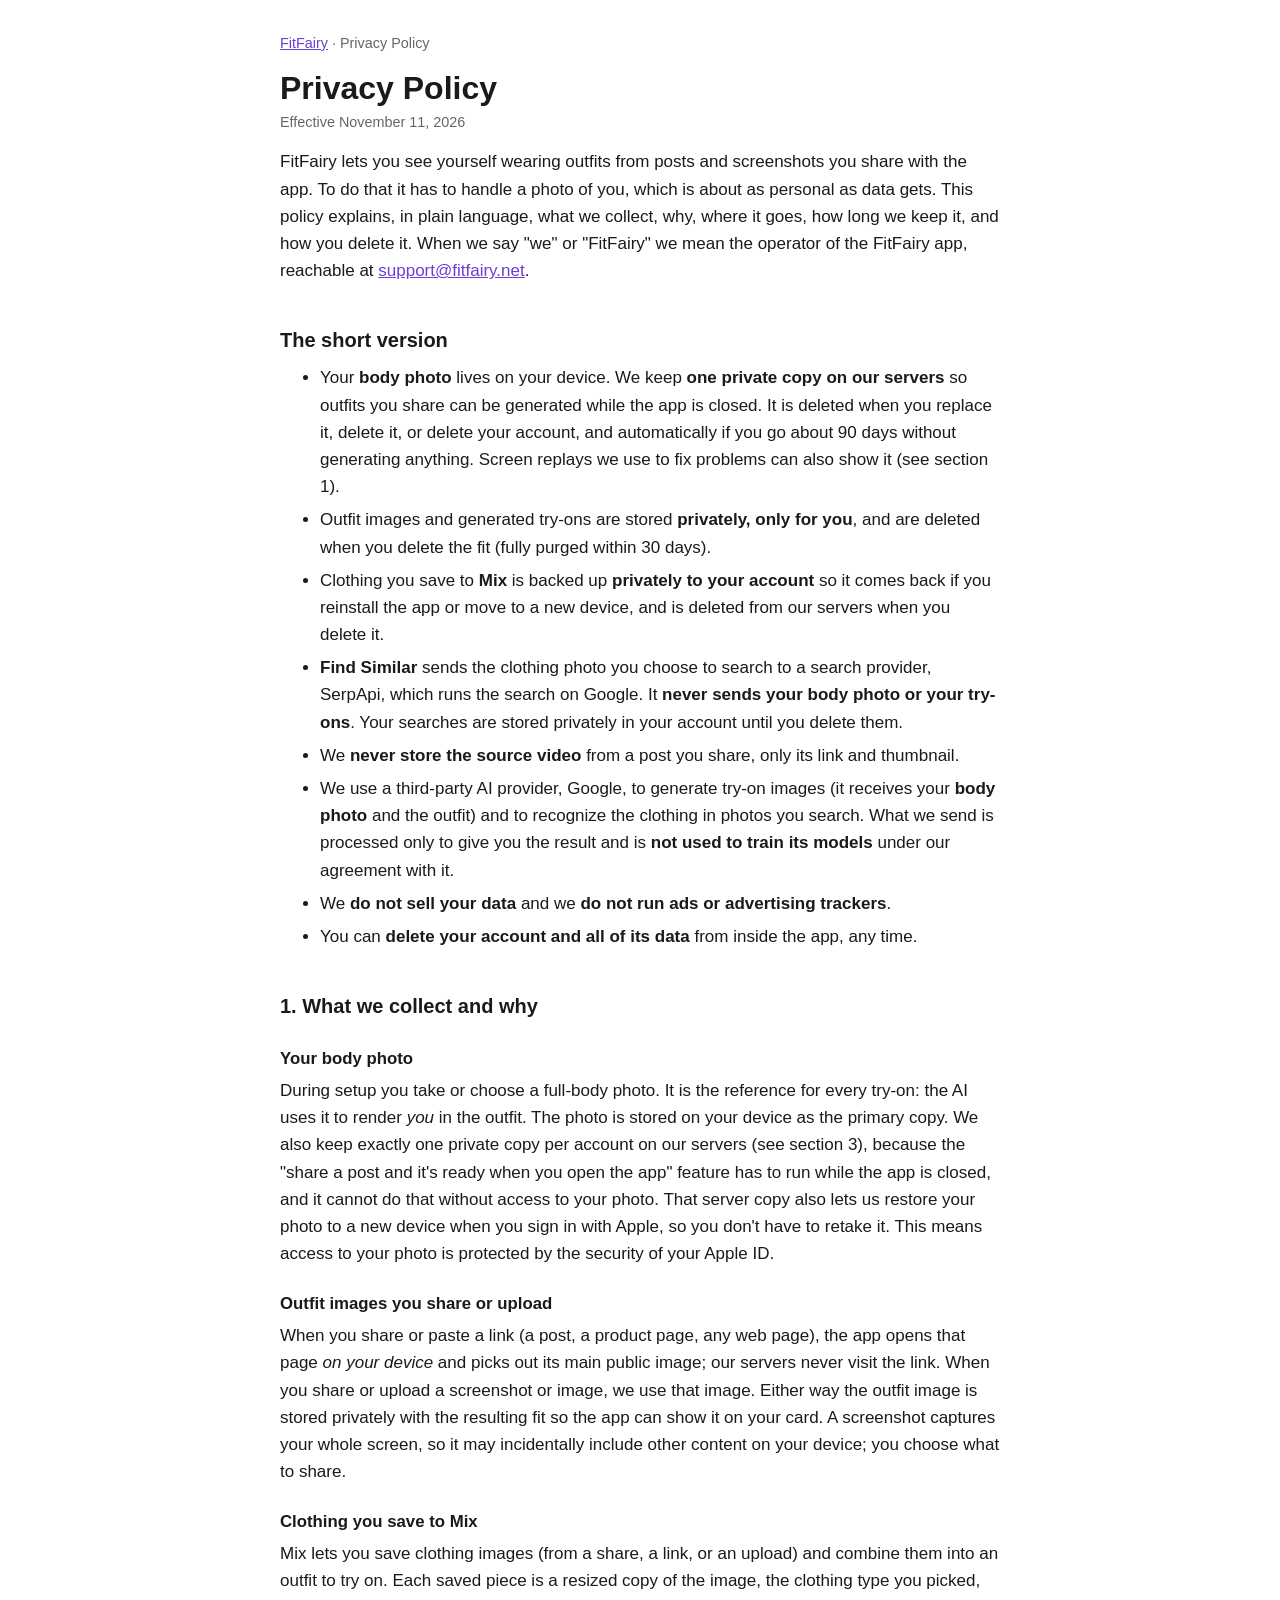
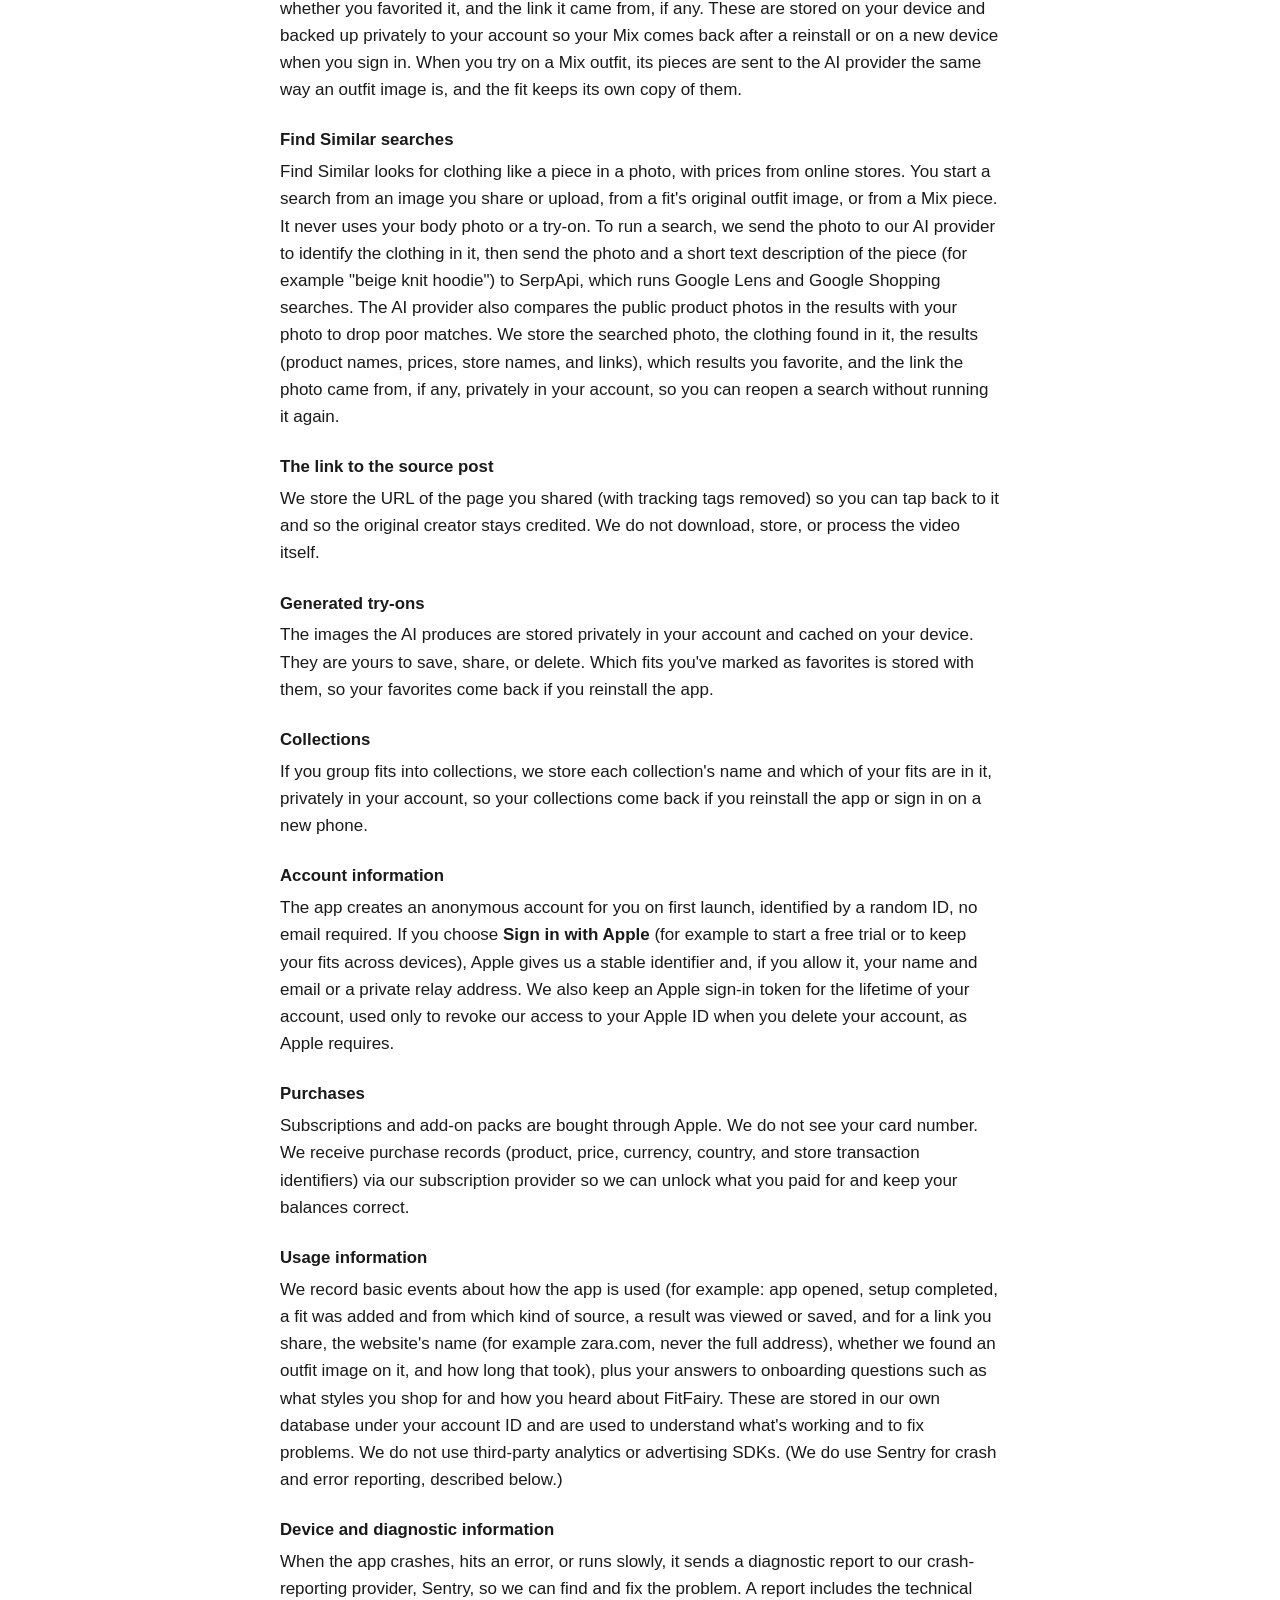
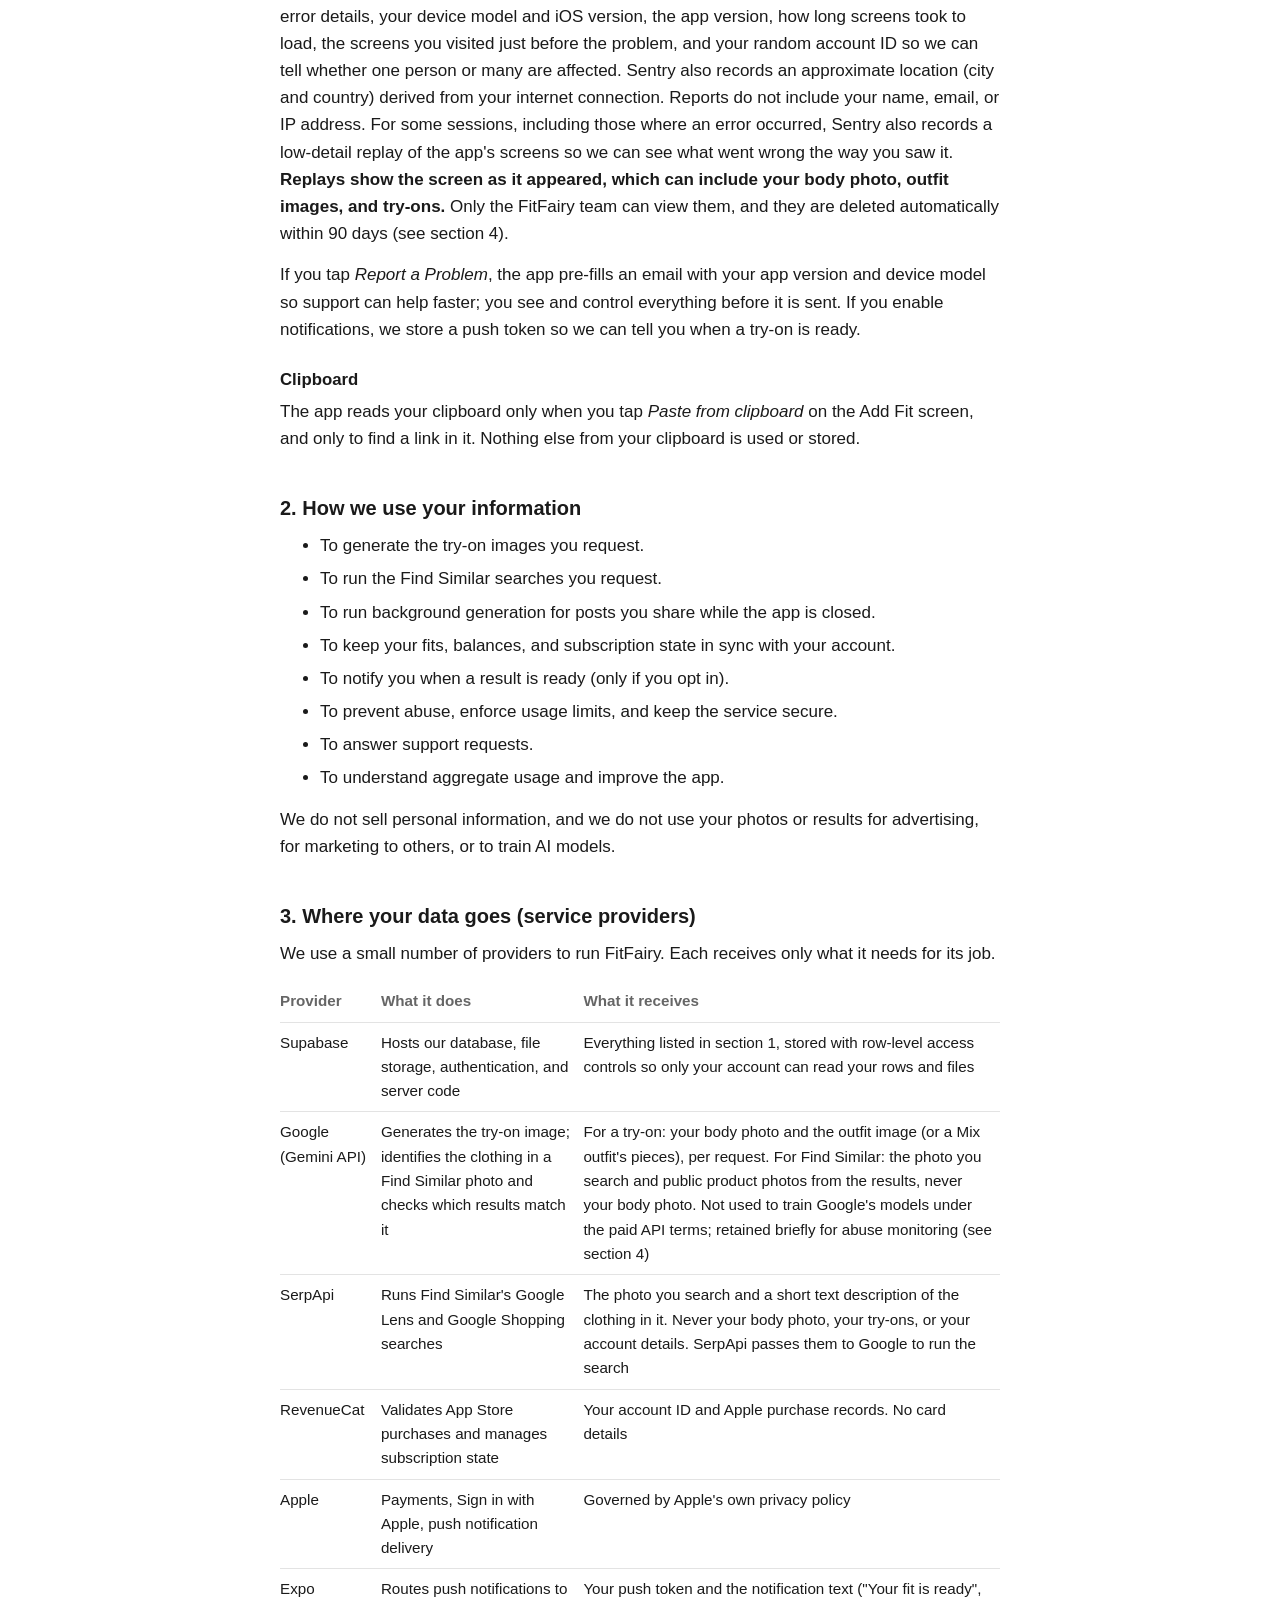
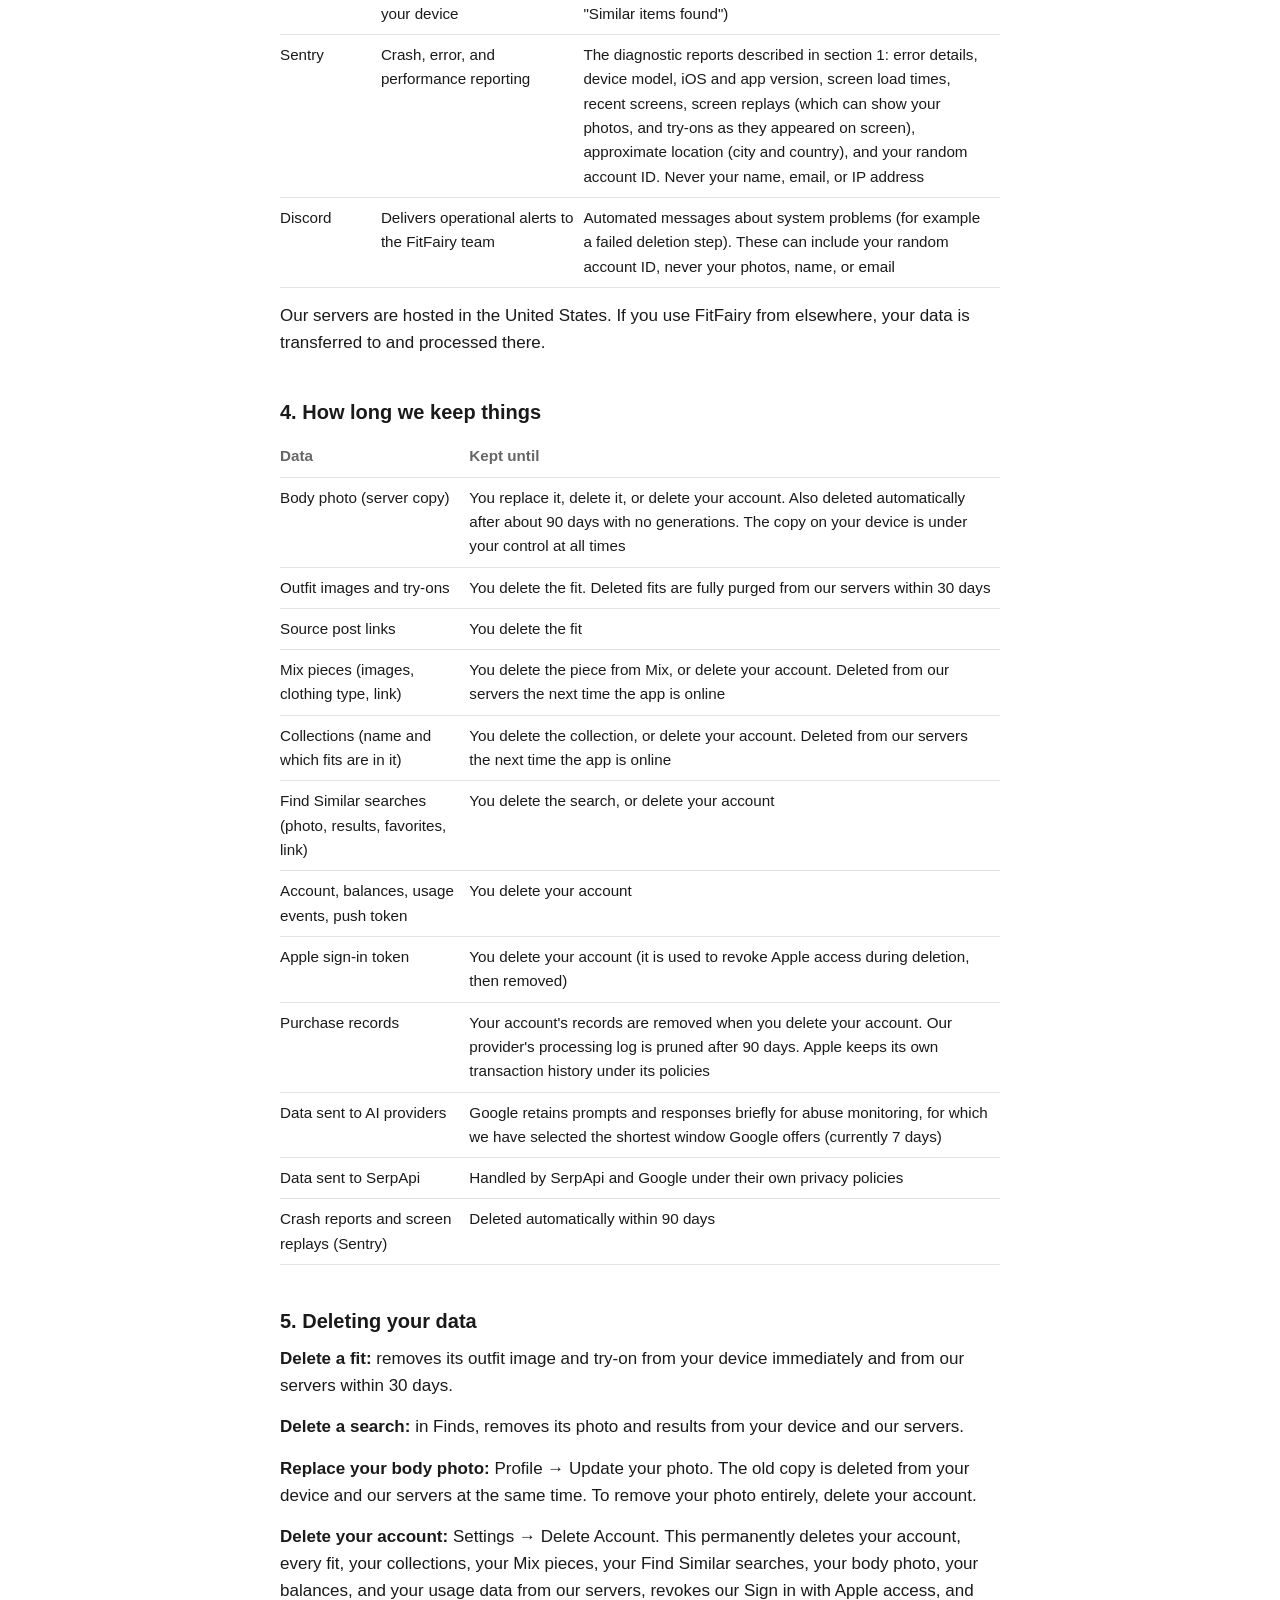
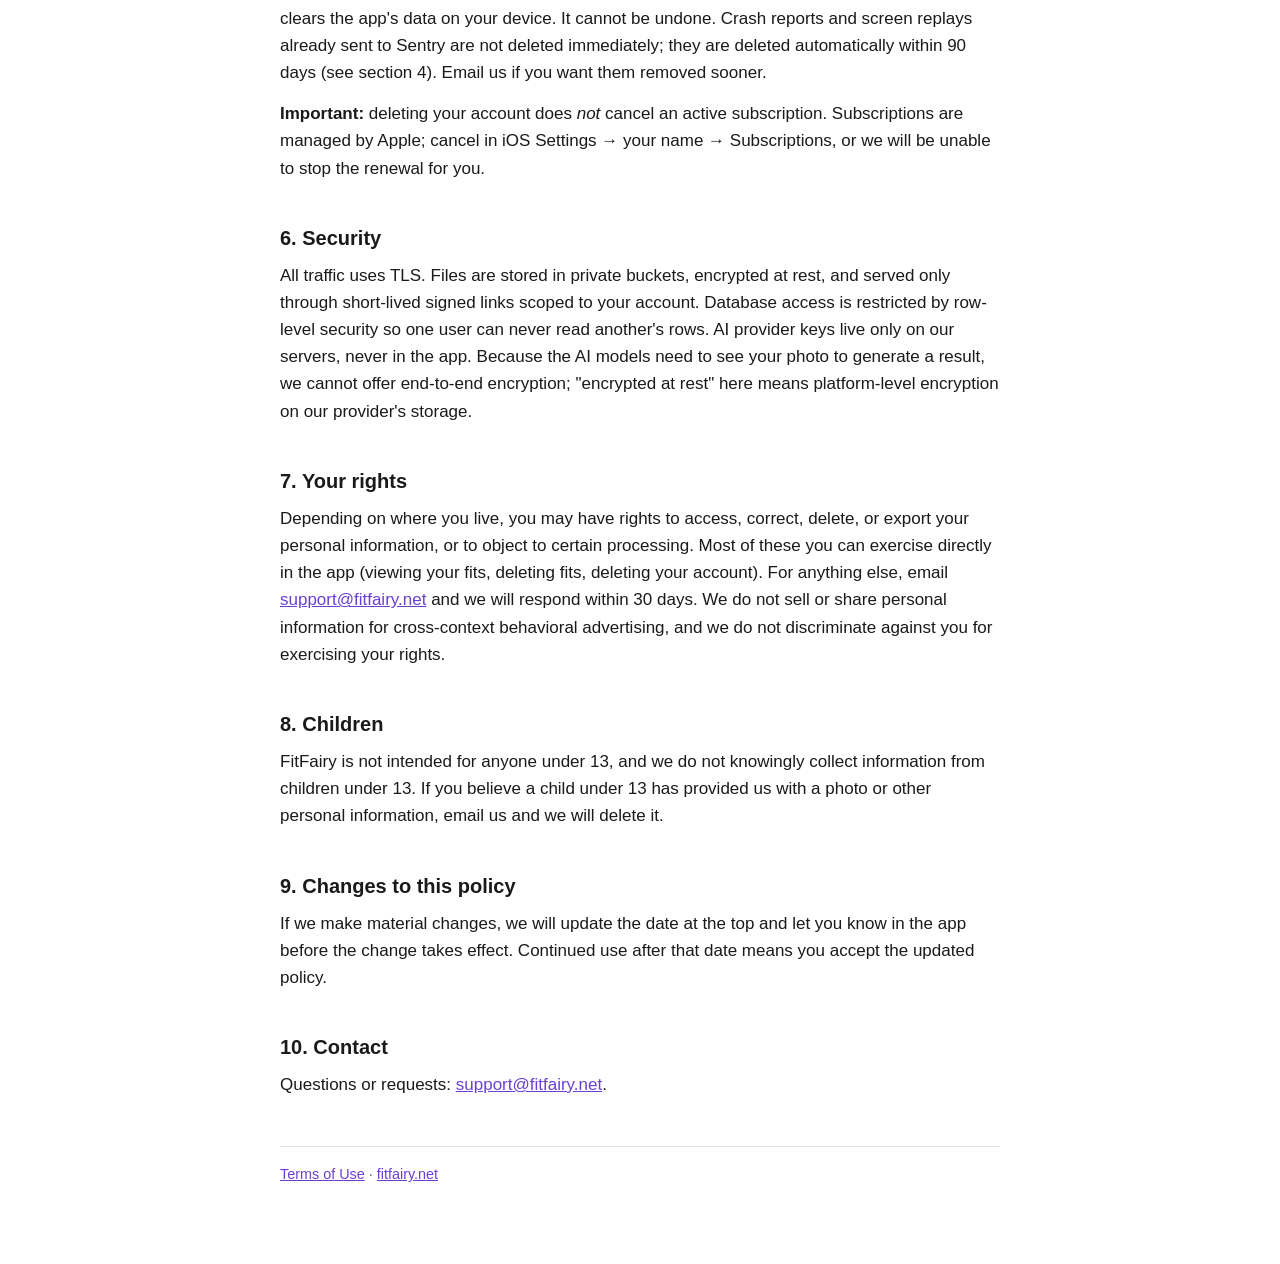
==== commit d53bcda0: "Update Privacy Policy and Terms of Use (Nov 11, 2026) Co-authored-by: Cursor <cursoragent@cursor.com" ====
--- a/privacy.html
+++ b/privacy.html
@@ -11,7 +11,7 @@
 <main>
 <p class="crumb"><a href="/">FitFairy</a> · Privacy Policy</p>
 <h1>Privacy Policy</h1>
-<p class="meta">Effective October 30, 2026</p>
+<p class="meta">Effective November 11, 2026</p>
 
 <p>FitFairy lets you see yourself wearing outfits from posts and screenshots you share with the app.
 To do that it has to handle a photo of you, which is about as personal as data gets. This policy
@@ -26,12 +26,20 @@
     when you replace it, delete it, or delete your account, and automatically if you go about 90 days
     without generating anything. Screen replays we use to fix problems can also show it (see
     section 1).</li>
-  <li>Outfit images, generated try-ons, and Fit Check videos are stored <strong>privately, only for
+  <li>Outfit images and generated try-ons are stored <strong>privately, only for
     you</strong>, and are deleted when you delete the fit (fully purged within 30 days).</li>
+  <li>Clothing you save to <strong>Mix</strong> is backed up <strong>privately to your account</strong>
+    so it comes back if you reinstall the app or move to a new device, and is deleted from our
+    servers when you delete it.</li>
+  <li><strong>Find Similar</strong> sends the clothing photo you choose to search to a search
+    provider, SerpApi, which runs the search on Google. It <strong>never sends your body photo or
+    your try-ons</strong>. Your searches are stored privately in your account until you delete them.</li>
   <li>We <strong>never store the source video</strong> from a post you share, only its link and
     thumbnail.</li>
-  <li>We use AI providers to generate images and videos. Your photo is sent to them for processing
-    and is <strong>not used to train their models</strong> under our agreements with them.</li>
+  <li>We use a third-party AI provider, Google, to generate try-on images (it receives your
+    <strong>body photo</strong> and the outfit) and to recognize the clothing in photos you search.
+    What we send is processed only to give you the result and is <strong>not used to train its
+    models</strong> under our agreement with it.</li>
   <li>We <strong>do not sell your data</strong> and we <strong>do not run ads or advertising
     trackers</strong>.</li>
   <li>You can <strong>delete your account and all of its data</strong> from inside the app, any time.</li>
@@ -56,14 +64,39 @@
 resulting fit so the app can show it on your card. A screenshot captures your whole screen, so it
 may incidentally include other content on your device; you choose what to share.</p>
 
+<h3>Clothing you save to Mix</h3>
+<p>Mix lets you save clothing images (from a share, a link, or an upload) and combine them into an
+outfit to try on. Each saved piece is a resized copy of the image, the clothing type you picked,
+whether you favorited it, and the link it came from, if any. These are stored on your device and
+backed up privately to your account so your Mix comes back after a reinstall or on a new device
+when you sign in. When you try on a Mix outfit, its pieces are sent to the AI provider the same way
+an outfit image is, and the fit keeps its own copy of them.</p>
+
+<h3>Find Similar searches</h3>
+<p>Find Similar looks for clothing like a piece in a photo, with prices from online stores. You
+start a search from an image you share or upload, from a fit's original outfit image, or from a
+Mix piece. It never uses your body photo or a try-on. To run a search, we send the photo to our AI
+provider to identify the clothing in it, then send the photo and a short text description of the
+piece (for example "beige knit hoodie") to SerpApi, which runs Google Lens and Google Shopping
+searches. The AI provider also compares the public product photos in the results with your photo
+to drop poor matches. We store the searched photo, the clothing found in it, the results (product
+names, prices, store names, and links), which results you favorite, and the link the photo came
+from, if any, privately in your account, so you can reopen a search without running it again.</p>
+
 <h3>The link to the source post</h3>
 <p>We store the URL of the page you shared (with tracking tags removed) so you can tap back to it
 and so the original creator stays credited. We do not download, store, or process the video
 itself.</p>
 
-<h3>Generated try-ons and Fit Check videos</h3>
-<p>The images and short videos the AI produces are stored privately in your account and cached on
-your device. They are yours to save, share, or delete.</p>
+<h3>Generated try-ons</h3>
+<p>The images the AI produces are stored privately in your account and cached on
+your device. They are yours to save, share, or delete. Which fits you've marked as favorites is
+stored with them, so your favorites come back if you reinstall the app.</p>
+
+<h3>Collections</h3>
+<p>If you group fits into collections, we store each collection's name and which of your fits are
+in it, privately in your account, so your collections come back if you reinstall the app or sign in
+on a new phone.</p>
 
 <h3>Account information</h3>
 <p>The app creates an anonymous account for you on first launch, identified by a random ID, no
@@ -80,7 +113,7 @@
 
 <h3>Usage information</h3>
 <p>We record basic events about how the app is used (for example: app opened, setup completed, a fit
-was added and from which kind of source, a result was viewed or saved, a Fit Check was started, and
+was added and from which kind of source, a result was viewed or saved, and
 for a link you share, the website's name (for example zara.com, never the full address), whether
 we found an outfit image on it, and how long that took),
 plus your answers to onboarding questions such as what styles you shop for and how you heard about
@@ -99,8 +132,7 @@
 address.
 For some sessions, including those where an error occurred, Sentry also records a low-detail replay
 of the app's screens so we can see what went wrong the way you saw it. <strong>Replays show the
-screen as it appeared, which can include your body photo, outfit images, try-ons, and Fit Check
-videos.</strong> Only the FitFairy team can view them, and they are deleted automatically within 90
+screen as it appeared, which can include your body photo, outfit images, and try-ons.</strong> Only the FitFairy team can view them, and they are deleted automatically within 90
 days (see section 4).</p>
 <p>If you tap <em>Report a Problem</em>, the app pre-fills an email with your app version and device
 model so support can help faster; you see and control everything before it is sent. If you enable
@@ -112,7 +144,8 @@
 
 <h2>2. How we use your information</h2>
 <ul>
-  <li>To generate try-on images and Fit Check videos you request.</li>
+  <li>To generate the try-on images you request.</li>
+  <li>To run the Find Similar searches you request.</li>
   <li>To run background generation for posts you share while the app is closed.</li>
   <li>To keep your fits, balances, and subscription state in sync with your account.</li>
   <li>To notify you when a result is ready (only if you opt in).</li>
@@ -132,22 +165,27 @@
     <tr><td>Supabase</td><td>Hosts our database, file storage, authentication, and server code</td>
         <td>Everything listed in section 1, stored with row-level access controls so only your
         account can read your rows and files</td></tr>
-    <tr><td>Google (Gemini API)</td><td>Generates the try-on image</td>
-        <td>Your body photo and the outfit image, per request. Not used to train Google's models
-        under the paid API terms; retained briefly for abuse monitoring (see section 4)</td></tr>
-    <tr><td>fal.ai</td><td>Generates the Fit Check video from your try-on image</td>
-        <td>The generated try-on image, per request. We instruct fal.ai not to retain inputs and
-        outputs and to expire its temporary delivery copy within one hour</td></tr>
+    <tr><td>Google (Gemini API)</td><td>Generates the try-on image; identifies the clothing in a
+        Find Similar photo and checks which results match it</td>
+        <td>For a try-on: your body photo and the outfit image (or a Mix outfit's pieces), per
+        request. For Find Similar: the photo you search and public product photos from the results,
+        never your body photo. Not used to train Google's models under the paid API terms; retained
+        briefly for abuse monitoring (see section 4)</td></tr>
+    <tr><td>SerpApi</td><td>Runs Find Similar's Google Lens and Google Shopping searches</td>
+        <td>The photo you search and a short text description of the clothing in it. Never your body
+        photo, your try-ons, or your account details. SerpApi passes them to Google to run the
+        search</td></tr>
     <tr><td>RevenueCat</td><td>Validates App Store purchases and manages subscription state</td>
         <td>Your account ID and Apple purchase records. No card details</td></tr>
     <tr><td>Apple</td><td>Payments, Sign in with Apple, push notification delivery</td>
         <td>Governed by Apple's own privacy policy</td></tr>
     <tr><td>Expo</td><td>Routes push notifications to your device</td>
-        <td>Your push token and the notification text ("Your fit is ready")</td></tr>
+        <td>Your push token and the notification text ("Your fit is ready", "Similar items
+        found")</td></tr>
     <tr><td>Sentry</td><td>Crash, error, and performance reporting</td>
         <td>The diagnostic reports described in section 1: error details, device model, iOS and app
         version, screen load times, recent screens, screen replays (which can show your photos,
-        try-ons, and videos as they appeared on screen), approximate location (city and country),
+        and try-ons as they appeared on screen), approximate location (city and country),
         and your random account ID. Never your name, email, or IP address</td></tr>
     <tr><td>Discord</td><td>Delivers operational alerts to the FitFairy team</td>
         <td>Automated messages about system problems (for example a failed deletion step). These
@@ -164,9 +202,15 @@
     <tr><td>Body photo (server copy)</td><td>You replace it, delete it, or delete your account.
         Also deleted automatically after about 90 days with no generations. The copy on your device
         is under your control at all times</td></tr>
-    <tr><td>Outfit images, try-ons, Fit Check videos</td><td>You delete the fit. Deleted fits are
+    <tr><td>Outfit images and try-ons</td><td>You delete the fit. Deleted fits are
         fully purged from our servers within 30 days</td></tr>
     <tr><td>Source post links</td><td>You delete the fit</td></tr>
+    <tr><td>Mix pieces (images, clothing type, link)</td><td>You delete the piece from Mix, or delete
+        your account. Deleted from our servers the next time the app is online</td></tr>
+    <tr><td>Collections (name and which fits are in it)</td><td>You delete the collection, or delete
+        your account. Deleted from our servers the next time the app is online</td></tr>
+    <tr><td>Find Similar searches (photo, results, favorites, link)</td><td>You delete the search, or
+        delete your account</td></tr>
     <tr><td>Account, balances, usage events, push token</td><td>You delete your account</td></tr>
     <tr><td>Apple sign-in token</td><td>You delete your account (it is used to revoke Apple access
         during deletion, then removed)</td></tr>
@@ -175,19 +219,22 @@
         transaction history under its policies</td></tr>
     <tr><td>Data sent to AI providers</td><td>Google retains prompts and responses briefly for
         abuse monitoring, for which we have selected the shortest window Google offers (currently
-        7 days). fal.ai is instructed not to retain inputs or outputs; its temporary delivery copy of
-        a video expires within one hour</td></tr>
+        7 days)</td></tr>
+    <tr><td>Data sent to SerpApi</td><td>Handled by SerpApi and Google under their own privacy
+        policies</td></tr>
     <tr><td>Crash reports and screen replays (Sentry)</td><td>Deleted automatically within 90 days</td></tr>
   </tbody>
 </table>
 
 <h2>5. Deleting your data</h2>
-<p><strong>Delete a fit:</strong> removes its outfit image, try-on, and video from your device
+<p><strong>Delete a fit:</strong> removes its outfit image and try-on from your device
 immediately and from our servers within 30 days.</p>
+<p><strong>Delete a search:</strong> in Finds, removes its photo and results from your device and
+our servers.</p>
 <p><strong>Replace your body photo:</strong> Profile → Update your photo. The old copy is deleted from
 your device and our servers at the same time. To remove your photo entirely, delete your account.</p>
 <p><strong>Delete your account:</strong> Settings → Delete Account. This permanently deletes your
-account, every fit, your body photo, your balances, and your usage data from our servers, revokes
+account, every fit, your collections, your Mix pieces, your Find Similar searches, your body photo, your balances, and your usage data from our servers, revokes
 our Sign in with Apple access, and clears the app's data on your device. It cannot be undone.
 Crash reports and screen replays already sent to Sentry are not deleted immediately; they are
 deleted automatically within 90 days (see section 4). Email us if you want them removed sooner.</p>
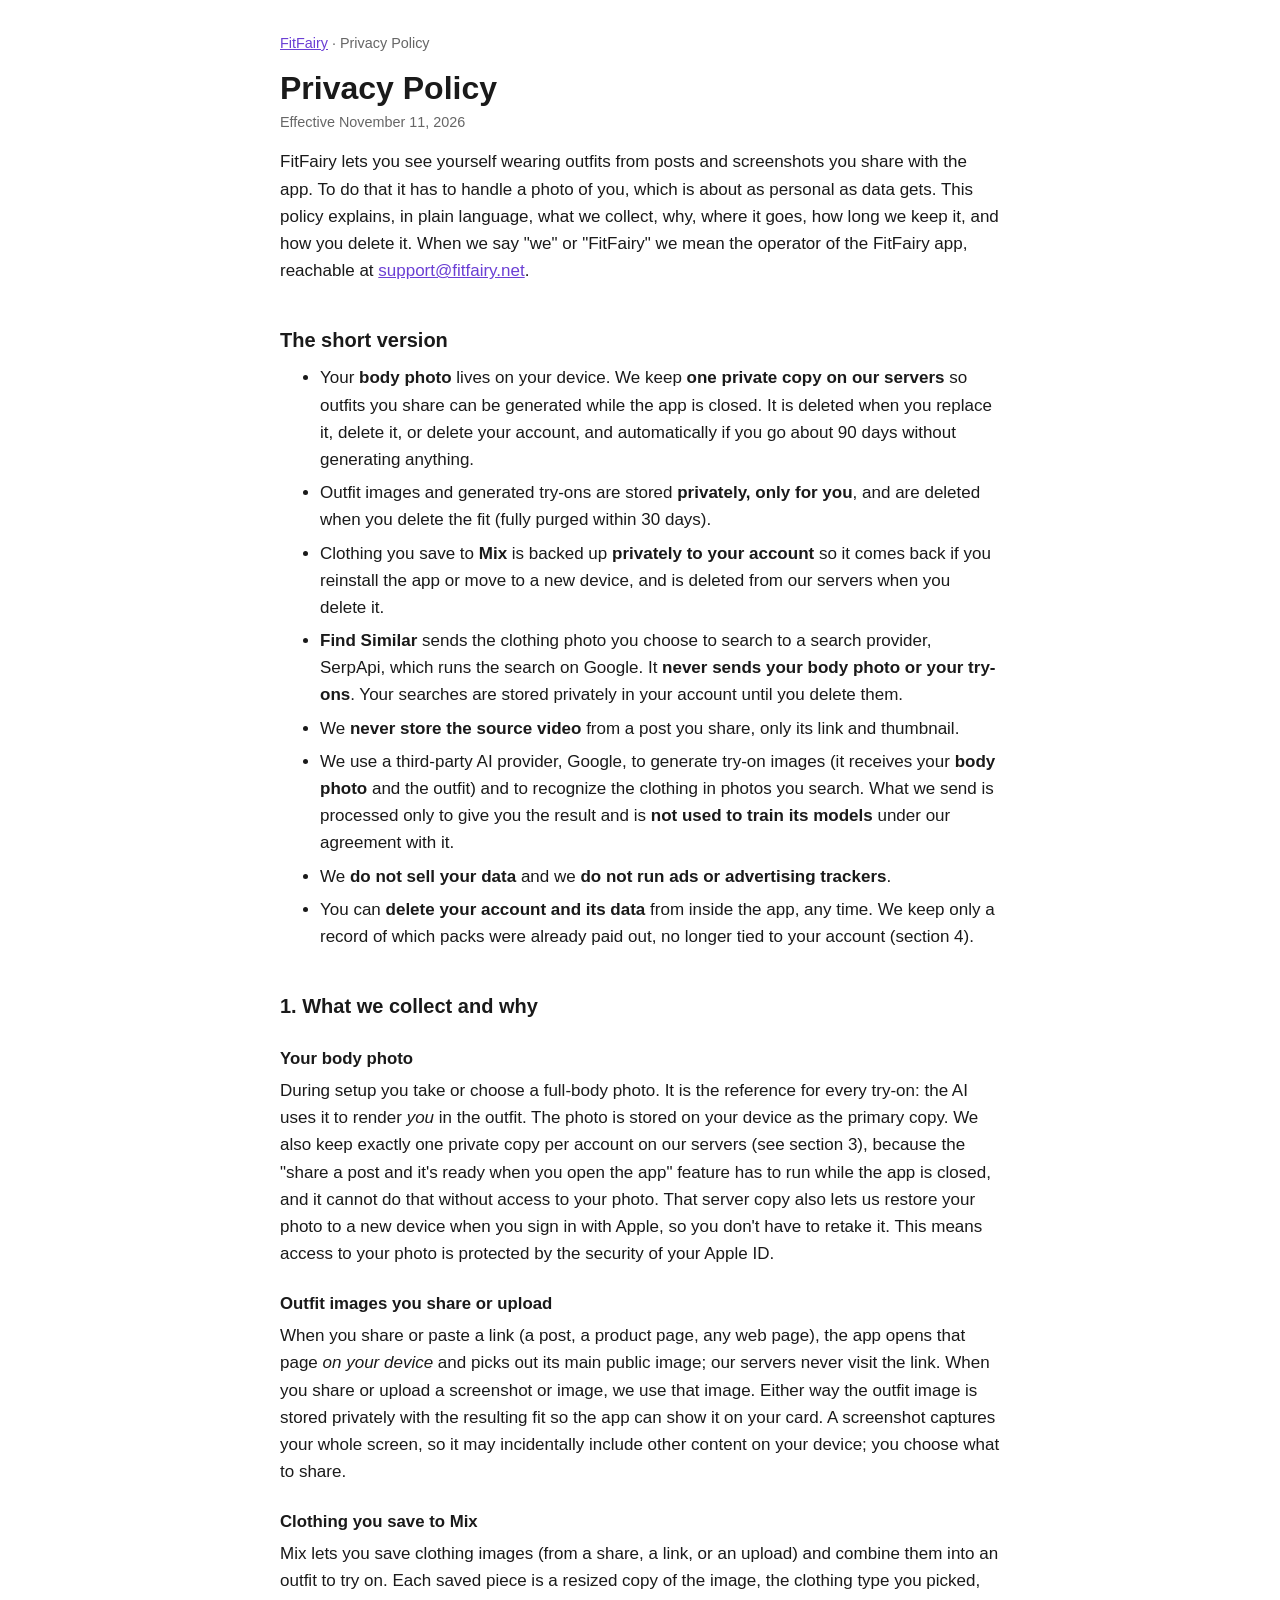
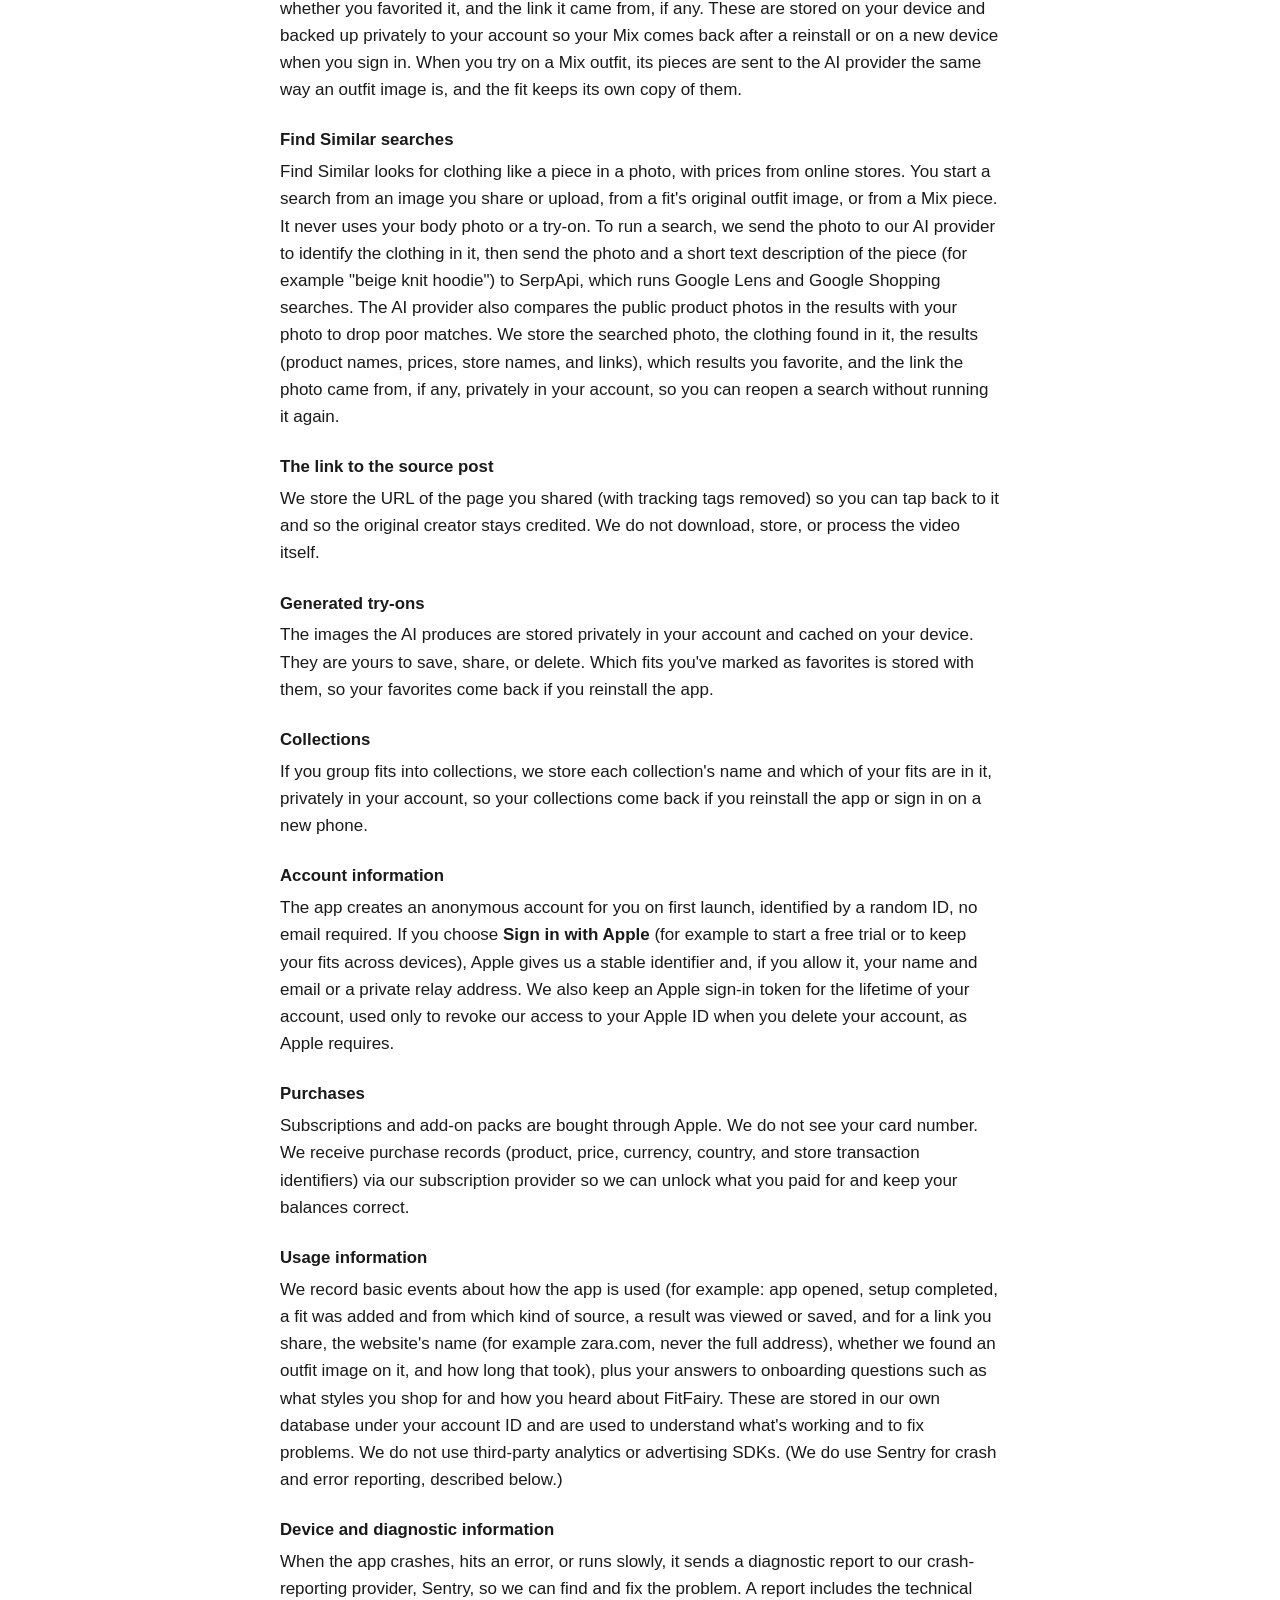
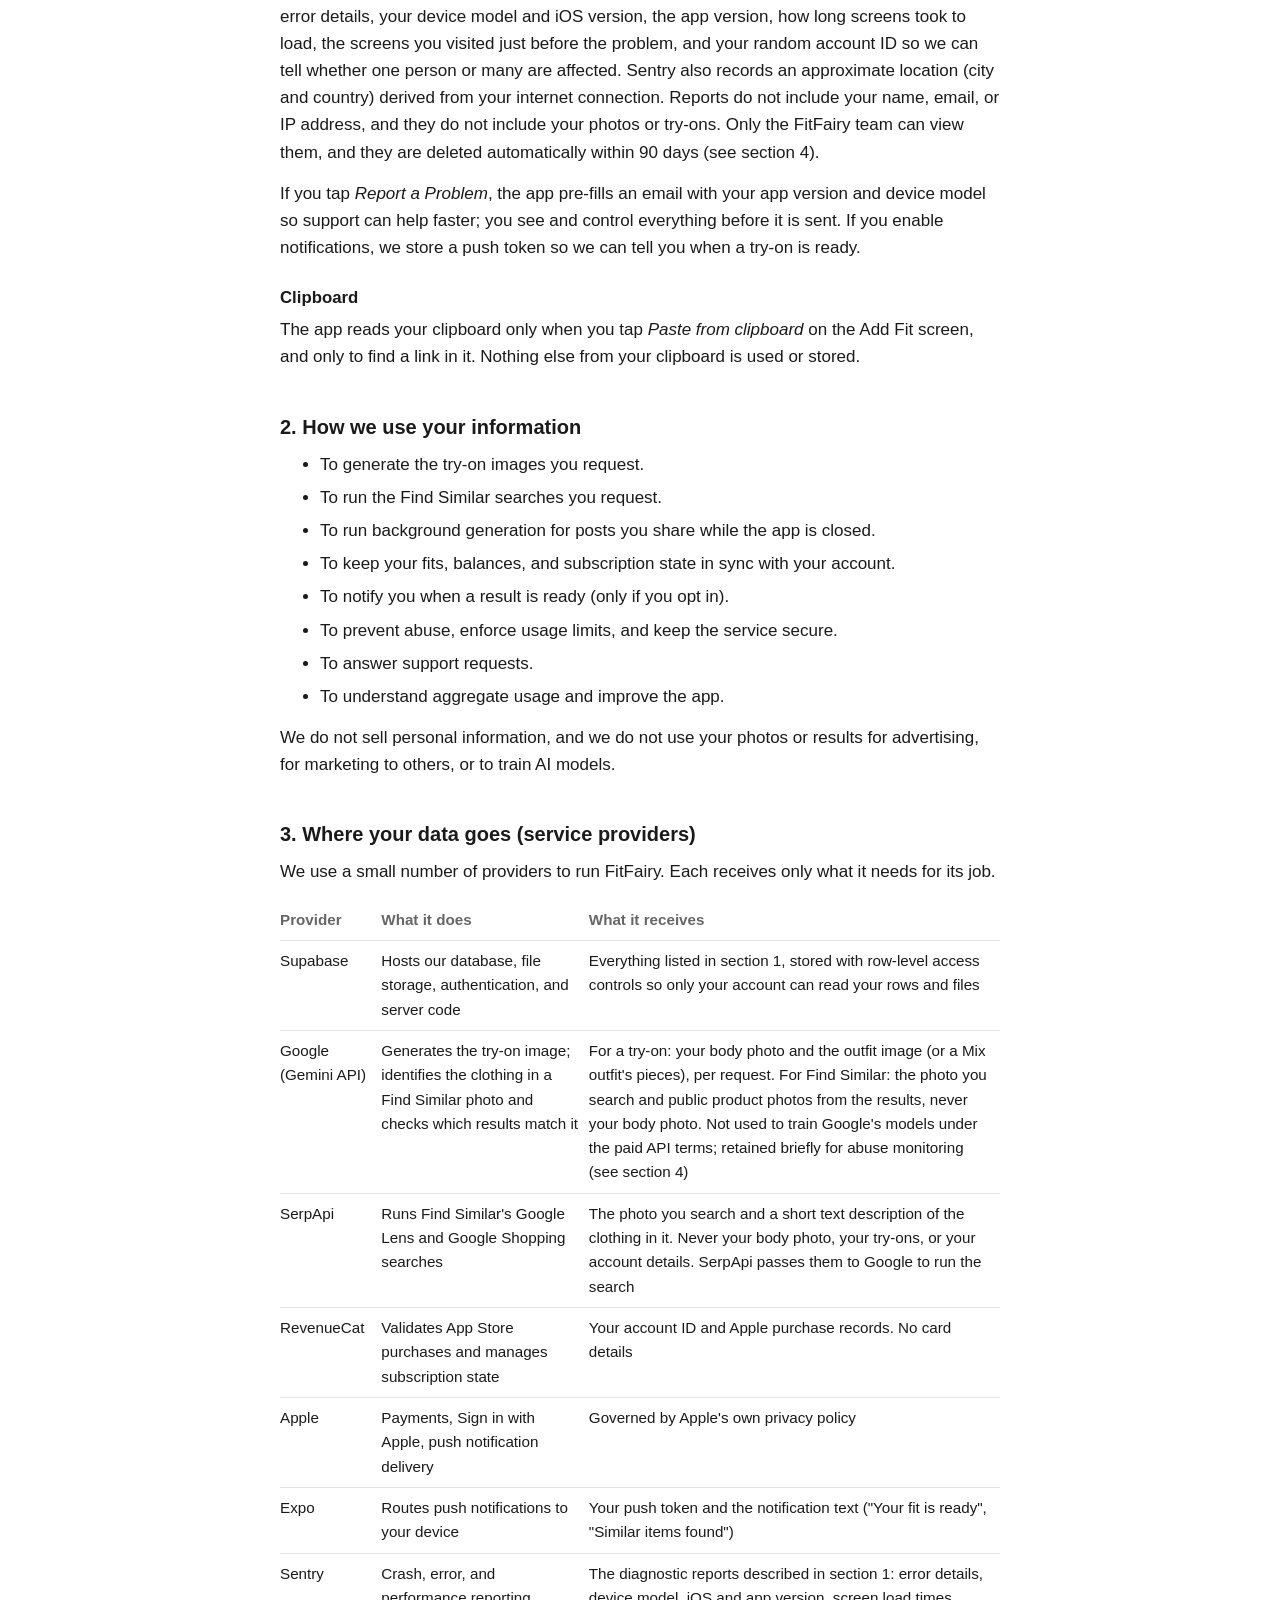
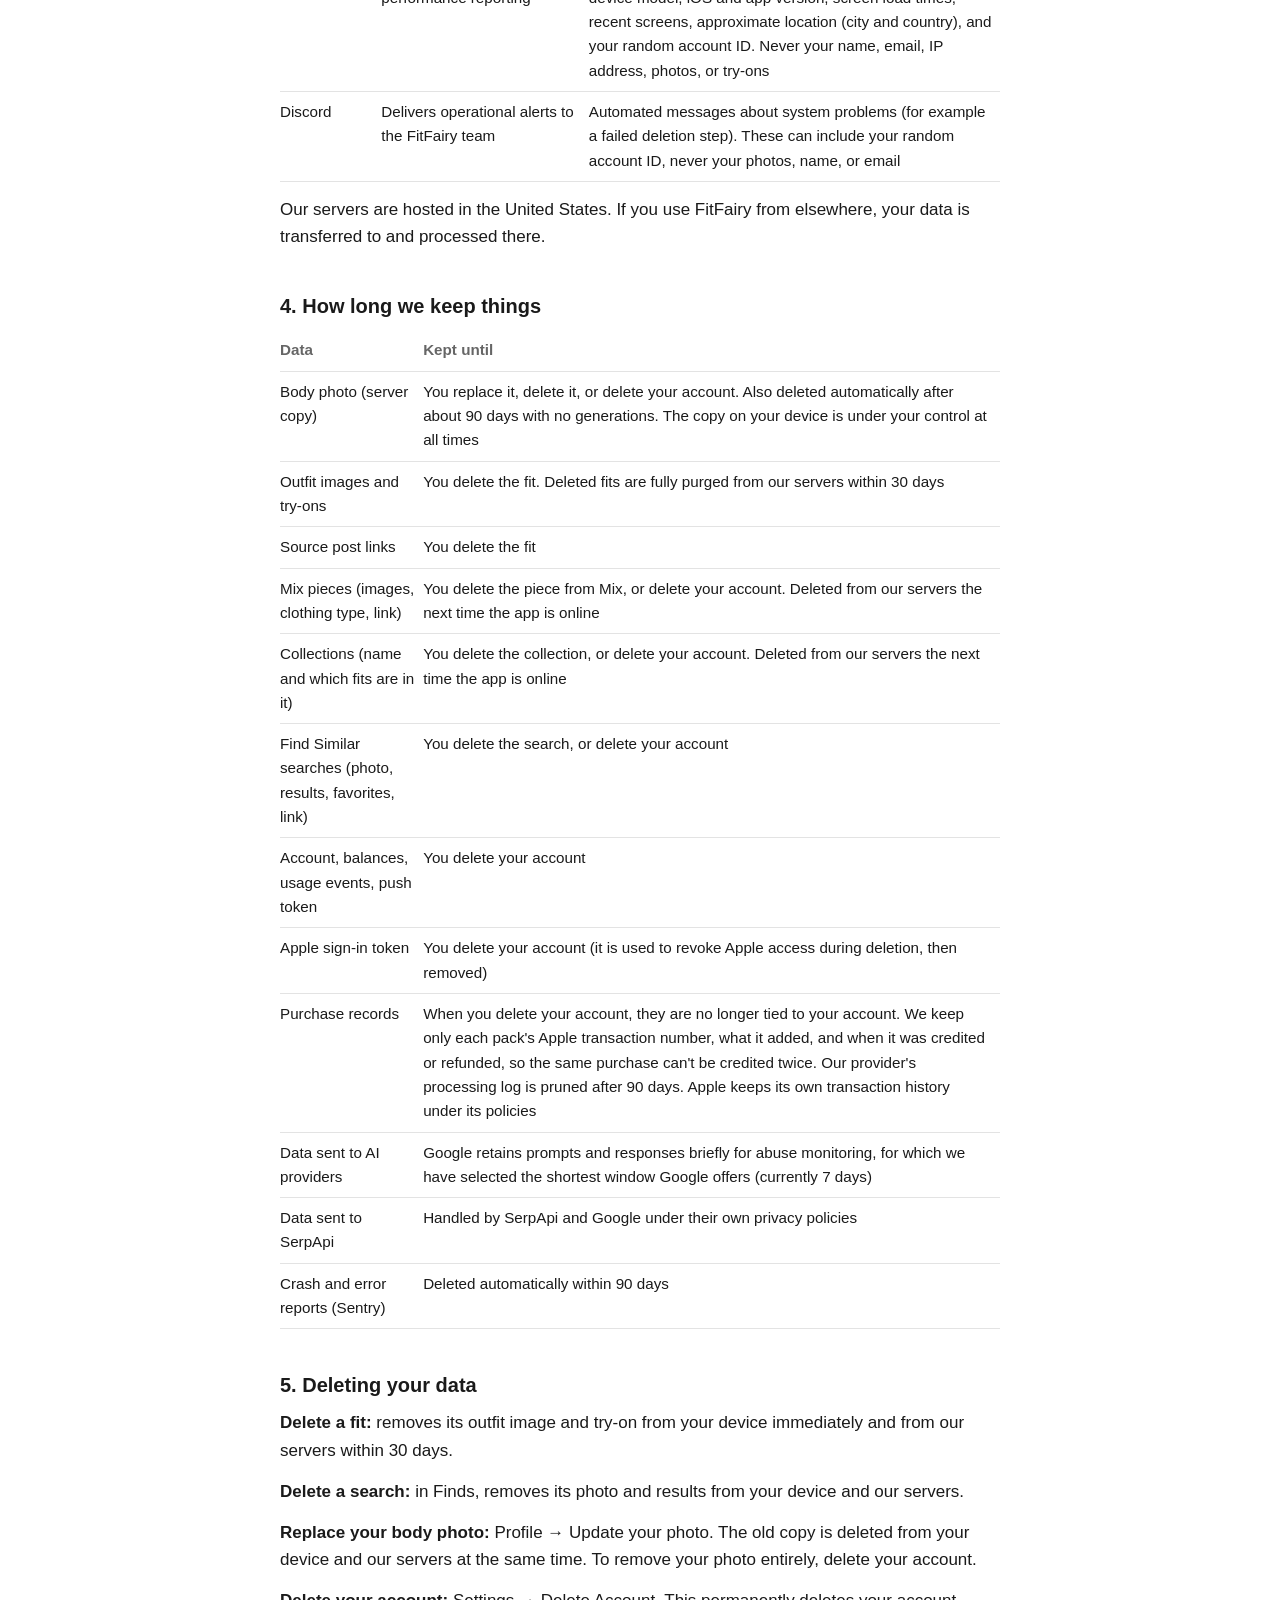
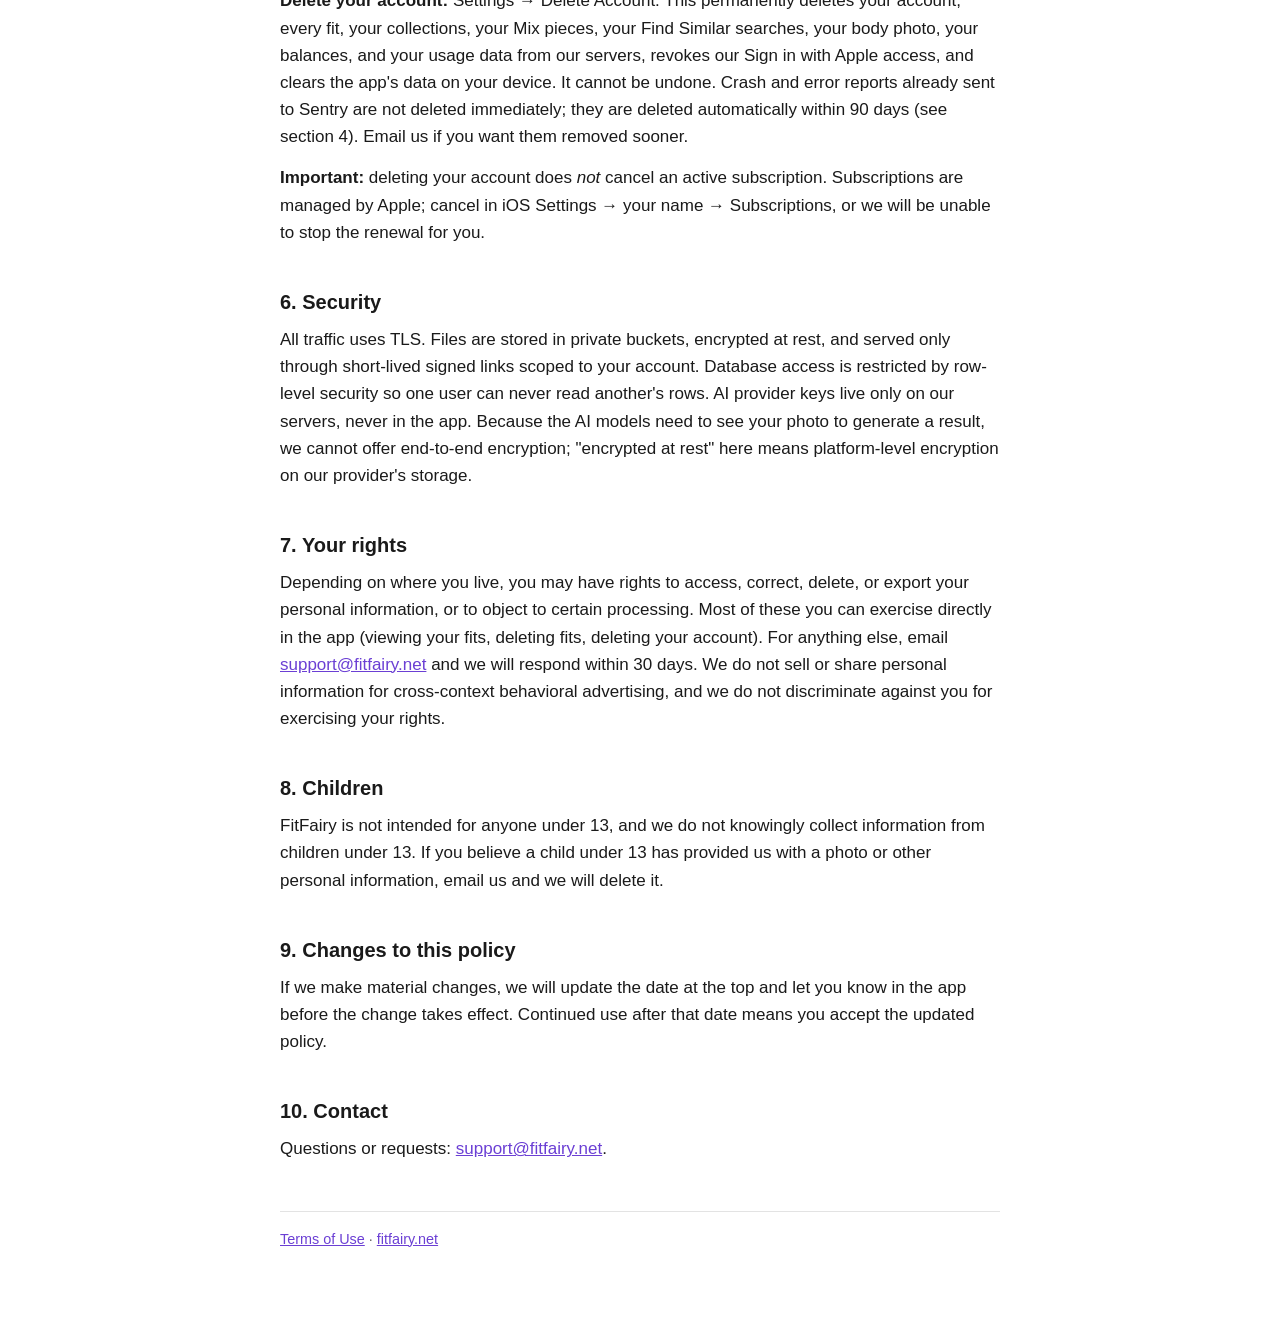
==== commit 54e9fe51: "Clarify data deletion and reporting details" ====
--- a/privacy.html
+++ b/privacy.html
@@ -24,8 +24,7 @@
   <li>Your <strong>body photo</strong> lives on your device. We keep <strong>one private copy on our
     servers</strong> so outfits you share can be generated while the app is closed. It is deleted
     when you replace it, delete it, or delete your account, and automatically if you go about 90 days
-    without generating anything. Screen replays we use to fix problems can also show it (see
-    section 1).</li>
+    without generating anything.</li>
   <li>Outfit images and generated try-ons are stored <strong>privately, only for
     you</strong>, and are deleted when you delete the fit (fully purged within 30 days).</li>
   <li>Clothing you save to <strong>Mix</strong> is backed up <strong>privately to your account</strong>
@@ -42,7 +41,9 @@
     models</strong> under our agreement with it.</li>
   <li>We <strong>do not sell your data</strong> and we <strong>do not run ads or advertising
     trackers</strong>.</li>
-  <li>You can <strong>delete your account and all of its data</strong> from inside the app, any time.</li>
+  <li>You can <strong>delete your account and its data</strong> from inside the app, any time. We
+    keep only a record of which packs were already paid out, no longer tied to your account
+    (section 4).</li>
 </ul>
 
 <h2>1. What we collect and why</h2>
@@ -129,11 +130,8 @@
 the screens you visited just before the problem, and your random account ID so we can tell
 whether one person or many are affected. Sentry also records an approximate location (city and
 country) derived from your internet connection. Reports do not include your name, email, or IP
-address.
-For some sessions, including those where an error occurred, Sentry also records a low-detail replay
-of the app's screens so we can see what went wrong the way you saw it. <strong>Replays show the
-screen as it appeared, which can include your body photo, outfit images, and try-ons.</strong> Only the FitFairy team can view them, and they are deleted automatically within 90
-days (see section 4).</p>
+address, and they do not include your photos or try-ons. Only the FitFairy team can view them, and
+they are deleted automatically within 90 days (see section 4).</p>
 <p>If you tap <em>Report a Problem</em>, the app pre-fills an email with your app version and device
 model so support can help faster; you see and control everything before it is sent. If you enable
 notifications, we store a push token so we can tell you when a try-on is ready.</p>
@@ -184,9 +182,8 @@
         found")</td></tr>
     <tr><td>Sentry</td><td>Crash, error, and performance reporting</td>
         <td>The diagnostic reports described in section 1: error details, device model, iOS and app
-        version, screen load times, recent screens, screen replays (which can show your photos,
-        and try-ons as they appeared on screen), approximate location (city and country),
-        and your random account ID. Never your name, email, or IP address</td></tr>
+        version, screen load times, recent screens, approximate location (city and country),
+        and your random account ID. Never your name, email, IP address, photos, or try-ons</td></tr>
     <tr><td>Discord</td><td>Delivers operational alerts to the FitFairy team</td>
         <td>Automated messages about system problems (for example a failed deletion step). These
         can include your random account ID, never your photos, name, or email</td></tr>
@@ -214,15 +211,16 @@
     <tr><td>Account, balances, usage events, push token</td><td>You delete your account</td></tr>
     <tr><td>Apple sign-in token</td><td>You delete your account (it is used to revoke Apple access
         during deletion, then removed)</td></tr>
-    <tr><td>Purchase records</td><td>Your account's records are removed when you delete your
-        account. Our provider's processing log is pruned after 90 days. Apple keeps its own
-        transaction history under its policies</td></tr>
+    <tr><td>Purchase records</td><td>When you delete your account, they are no longer tied to your
+        account. We keep only each pack's Apple transaction number, what it added, and when it was
+        credited or refunded, so the same purchase can't be credited twice. Our provider's processing log is pruned after 90 days. Apple keeps
+        its own transaction history under its policies</td></tr>
     <tr><td>Data sent to AI providers</td><td>Google retains prompts and responses briefly for
         abuse monitoring, for which we have selected the shortest window Google offers (currently
         7 days)</td></tr>
     <tr><td>Data sent to SerpApi</td><td>Handled by SerpApi and Google under their own privacy
         policies</td></tr>
-    <tr><td>Crash reports and screen replays (Sentry)</td><td>Deleted automatically within 90 days</td></tr>
+    <tr><td>Crash and error reports (Sentry)</td><td>Deleted automatically within 90 days</td></tr>
   </tbody>
 </table>
 
@@ -236,7 +234,7 @@
 <p><strong>Delete your account:</strong> Settings → Delete Account. This permanently deletes your
 account, every fit, your collections, your Mix pieces, your Find Similar searches, your body photo, your balances, and your usage data from our servers, revokes
 our Sign in with Apple access, and clears the app's data on your device. It cannot be undone.
-Crash reports and screen replays already sent to Sentry are not deleted immediately; they are
+Crash and error reports already sent to Sentry are not deleted immediately; they are
 deleted automatically within 90 days (see section 4). Email us if you want them removed sooner.</p>
 <p><strong>Important:</strong> deleting your account does <em>not</em> cancel an active subscription.
 Subscriptions are managed by Apple; cancel in iOS Settings → your name → Subscriptions, or we will
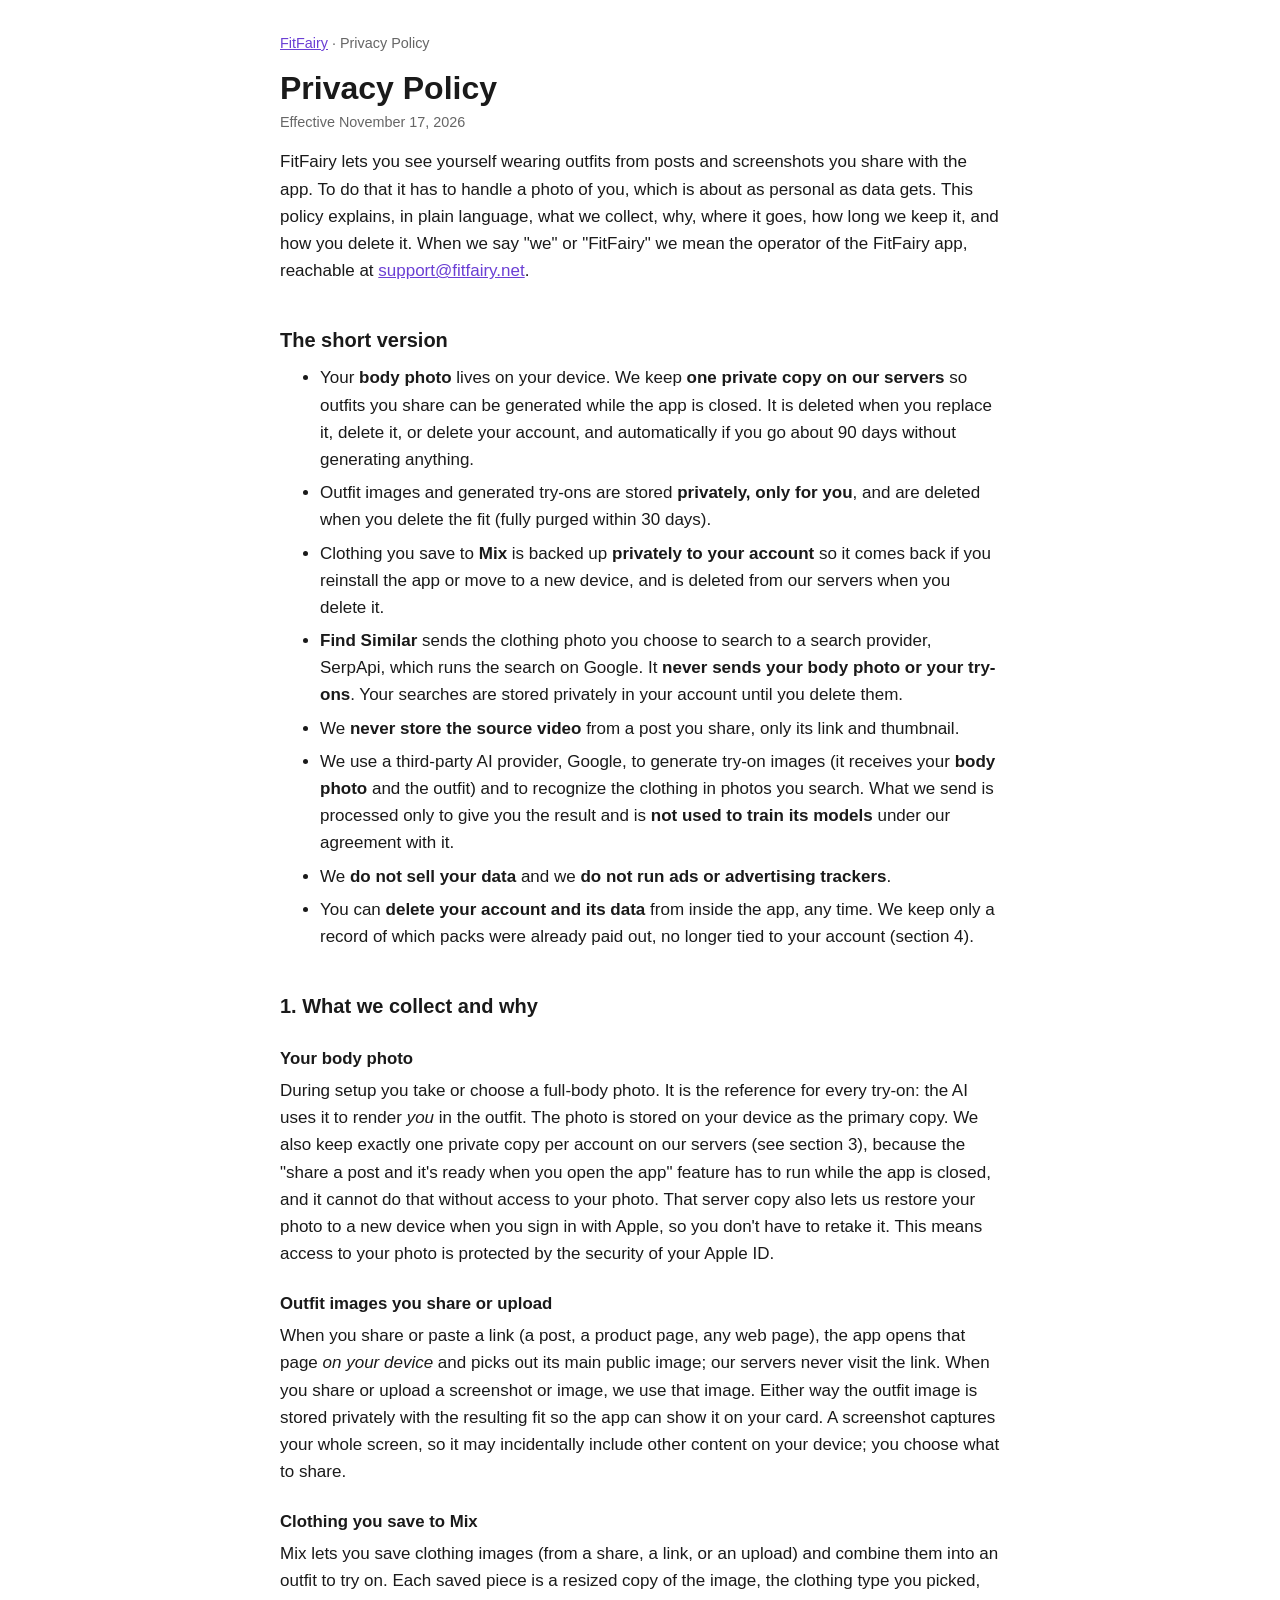
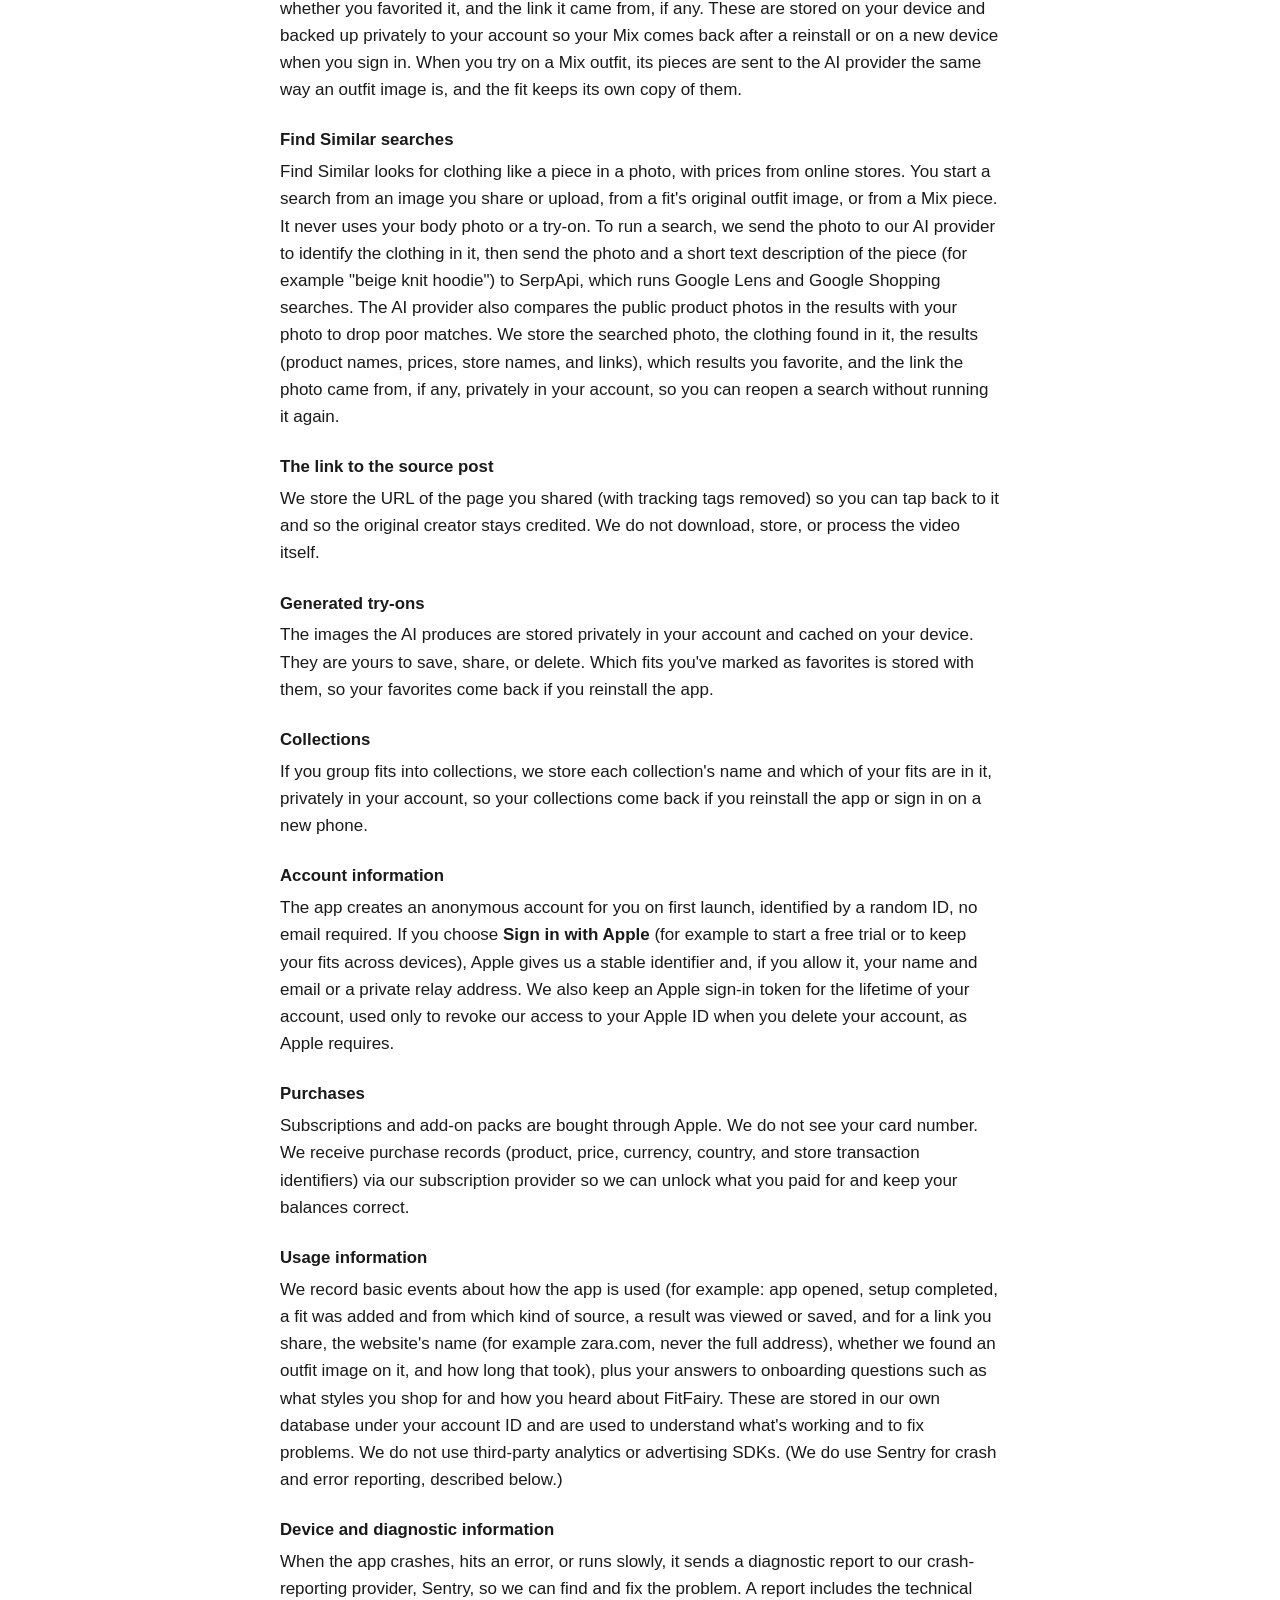
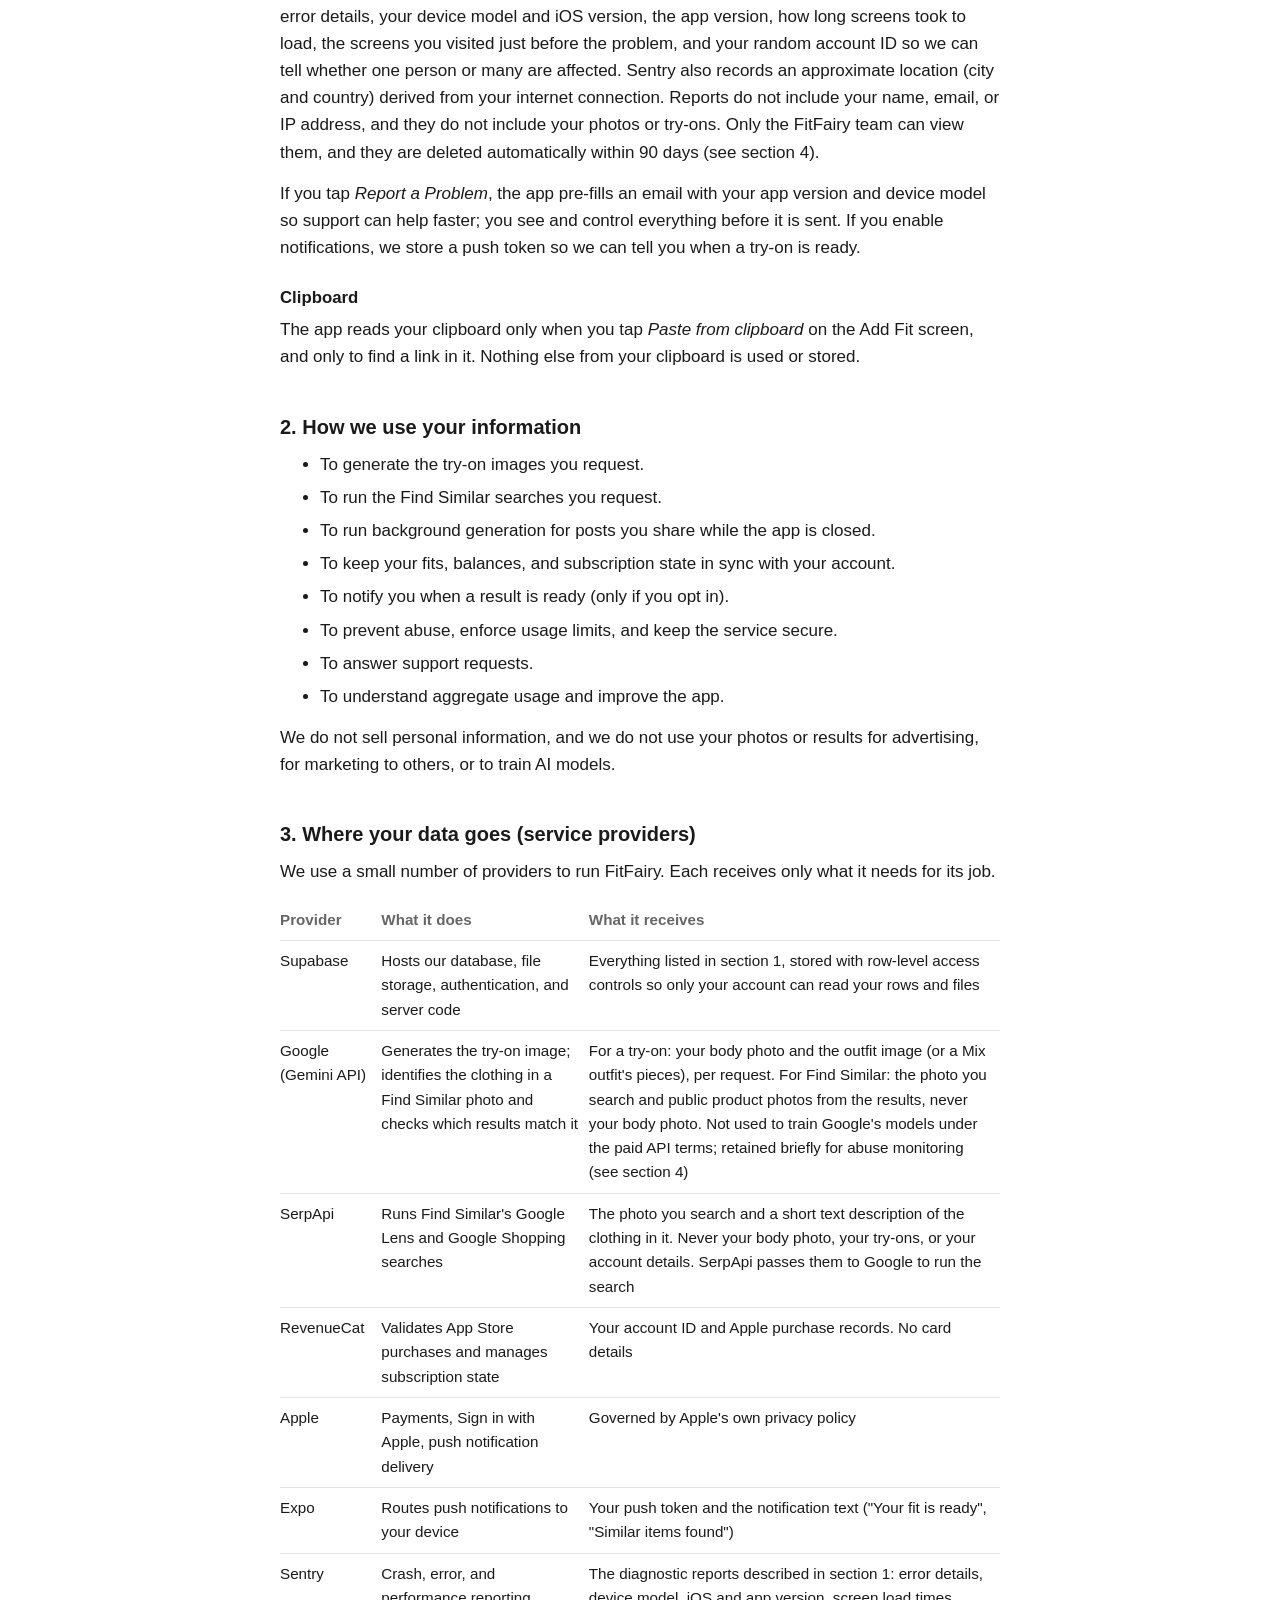
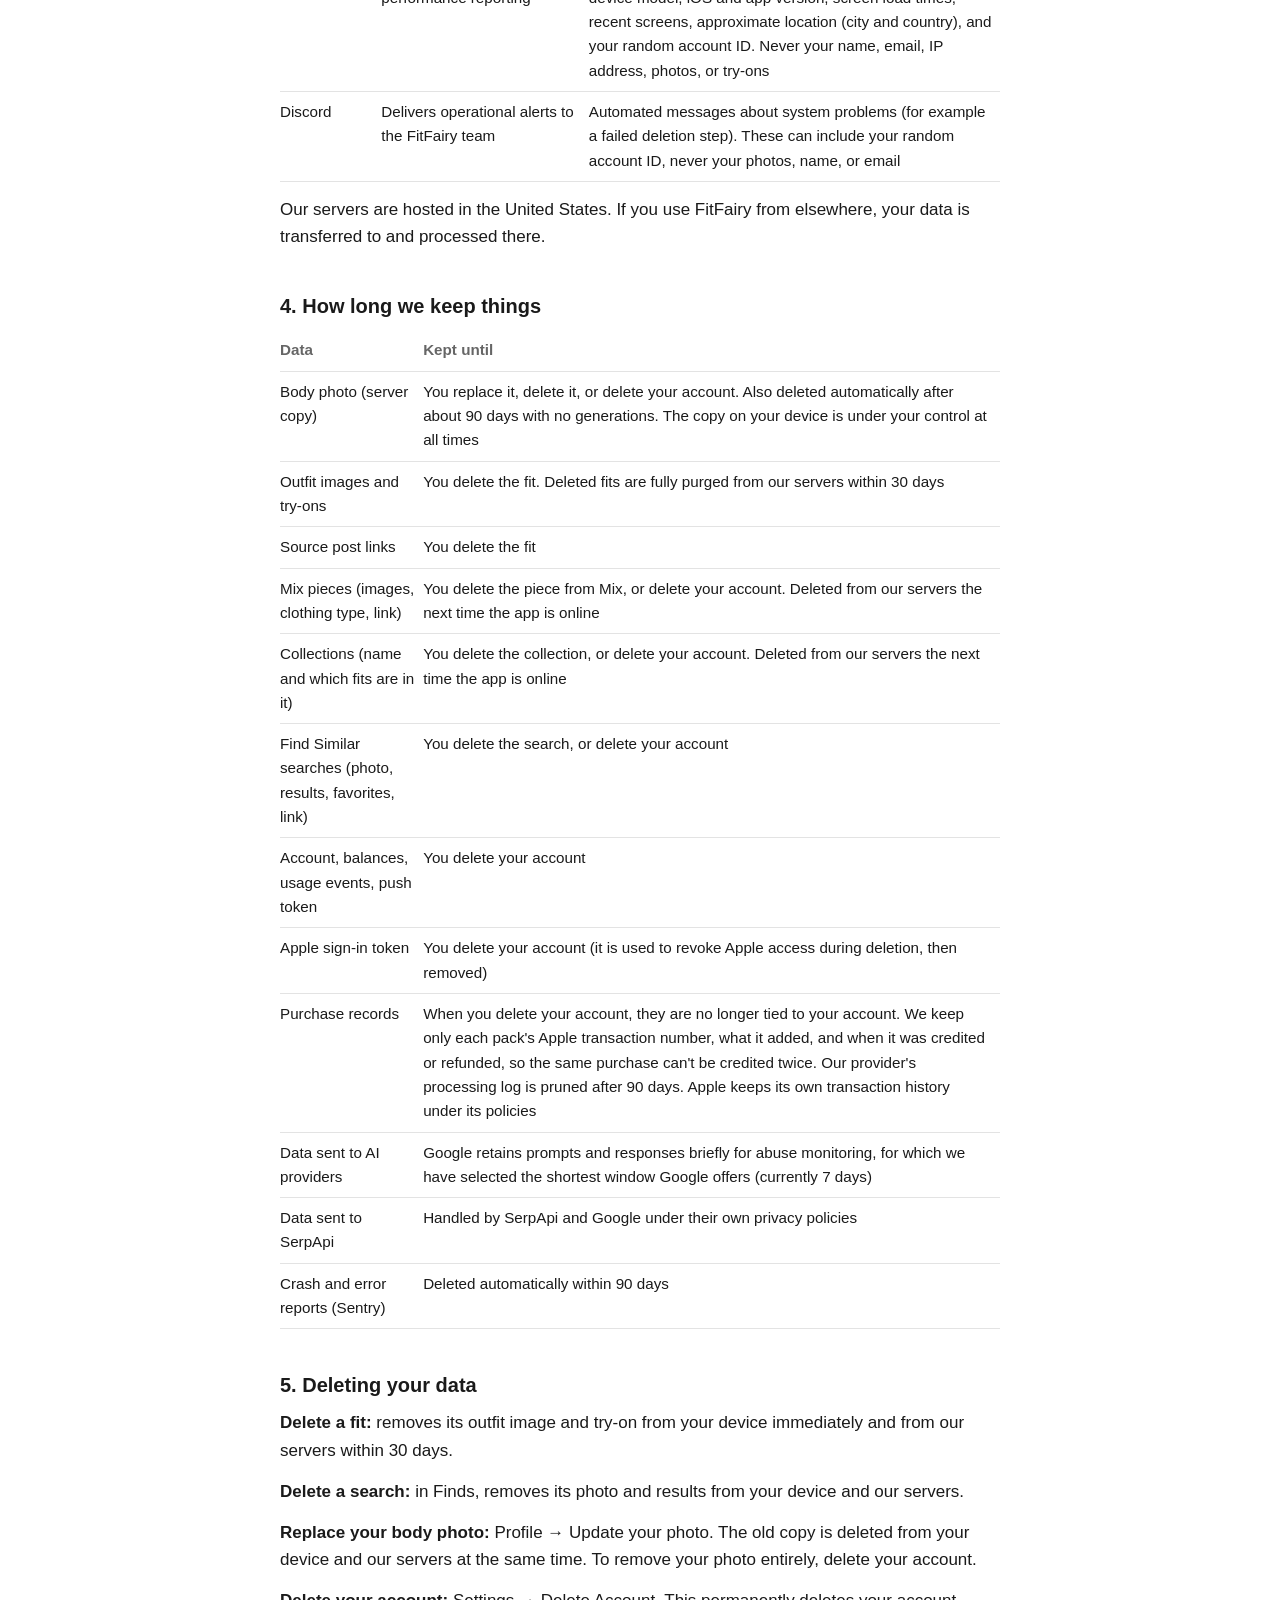
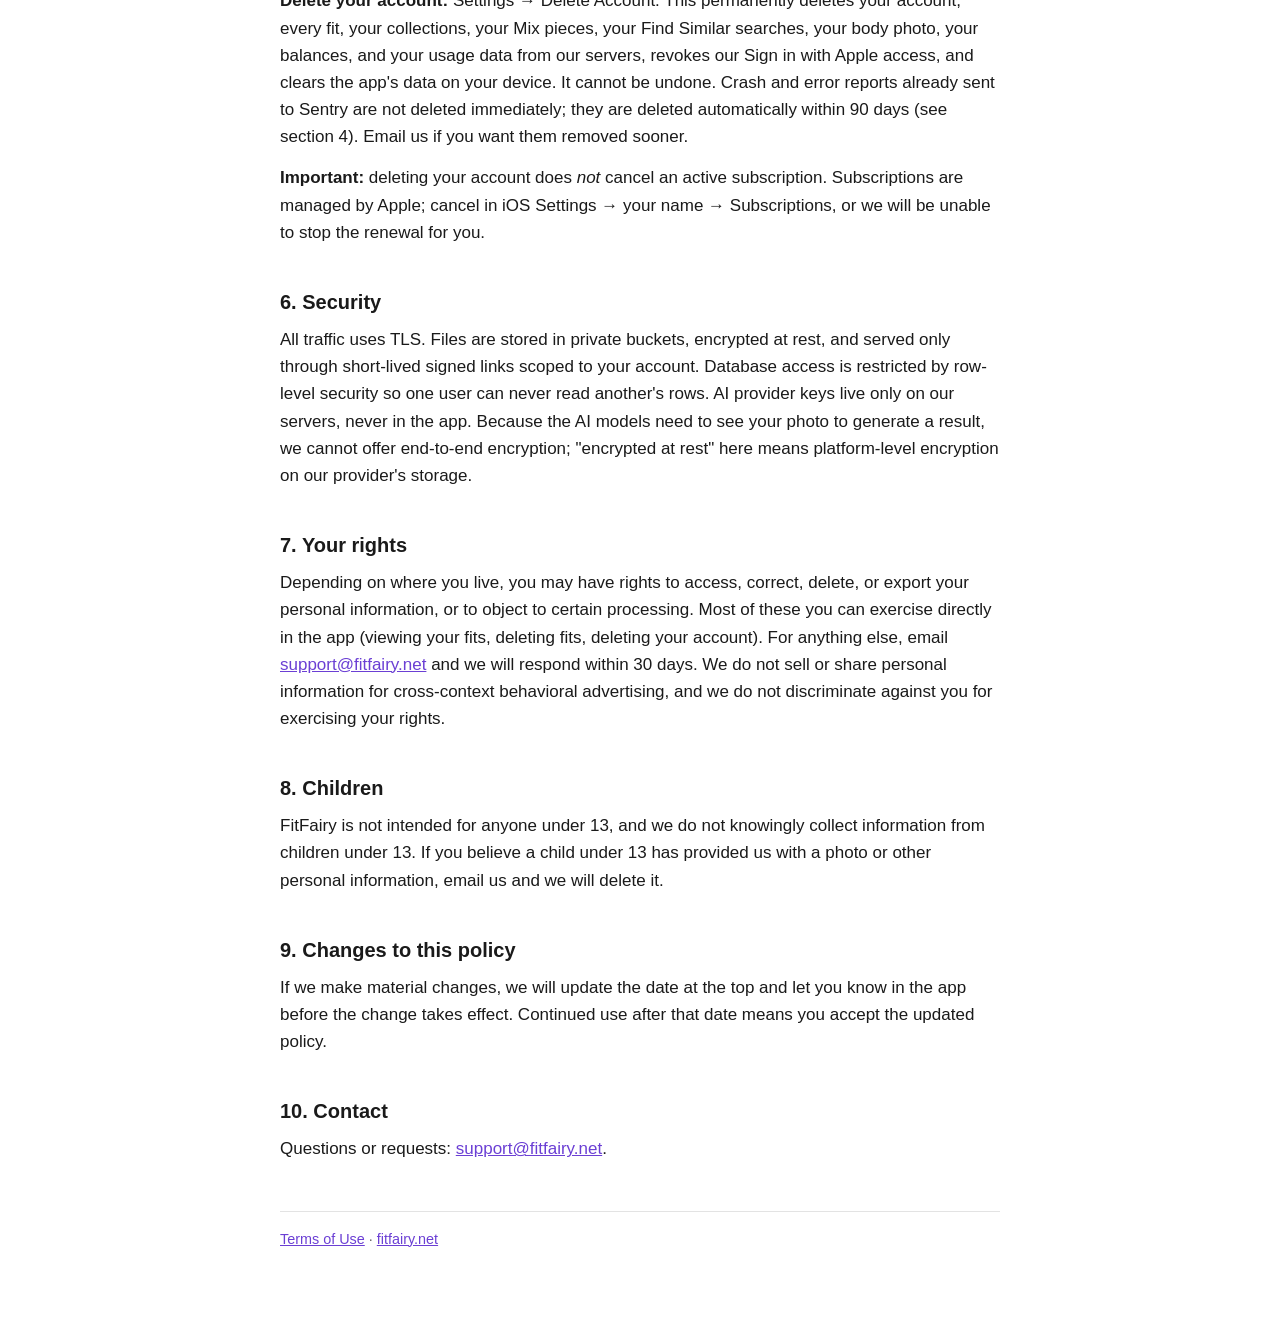
==== commit 1f6efe0b: "Change effective date in privacy policy Updated the effective date of the privacy policy." ====
--- a/privacy.html
+++ b/privacy.html
@@ -11,7 +11,7 @@
 <main>
 <p class="crumb"><a href="/">FitFairy</a> · Privacy Policy</p>
 <h1>Privacy Policy</h1>
-<p class="meta">Effective November 11, 2026</p>
+<p class="meta">Effective November 17, 2026</p>
 
 <p>FitFairy lets you see yourself wearing outfits from posts and screenshots you share with the app.
 To do that it has to handle a photo of you, which is about as personal as data gets. This policy
